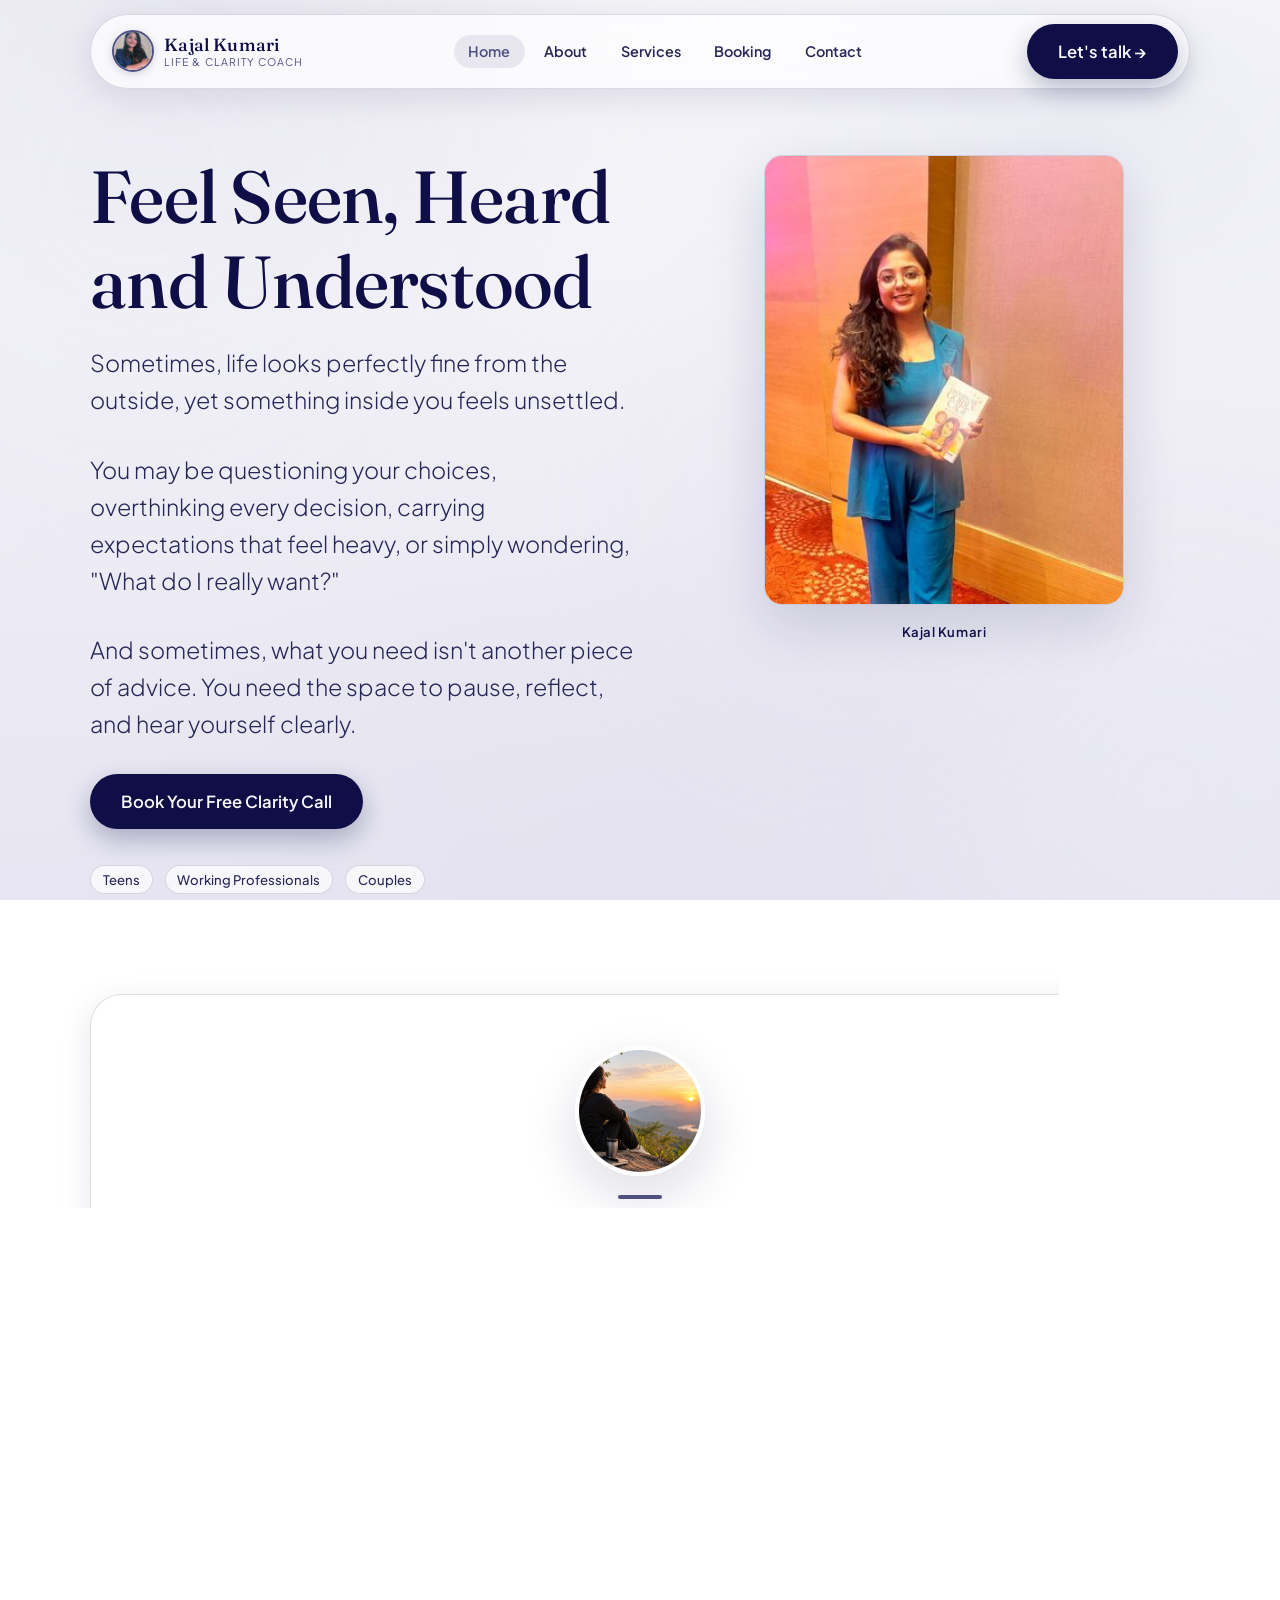
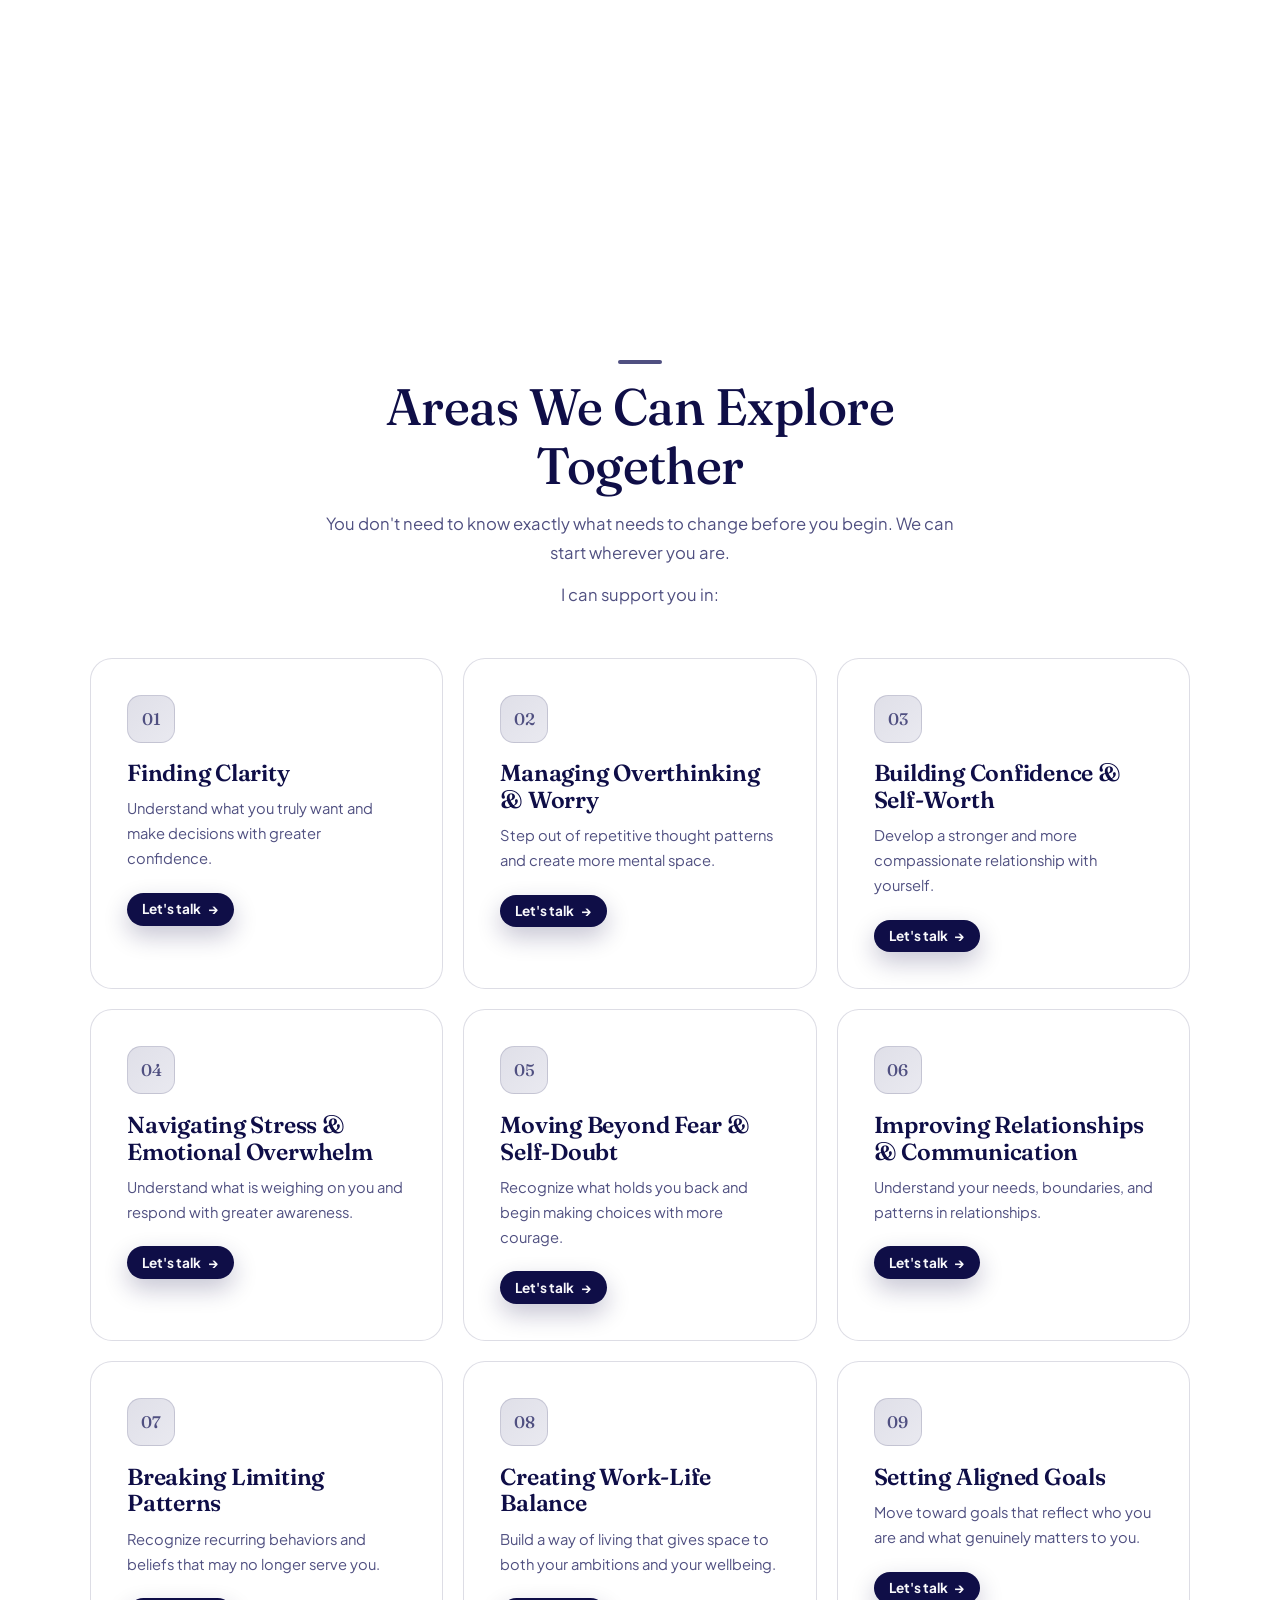
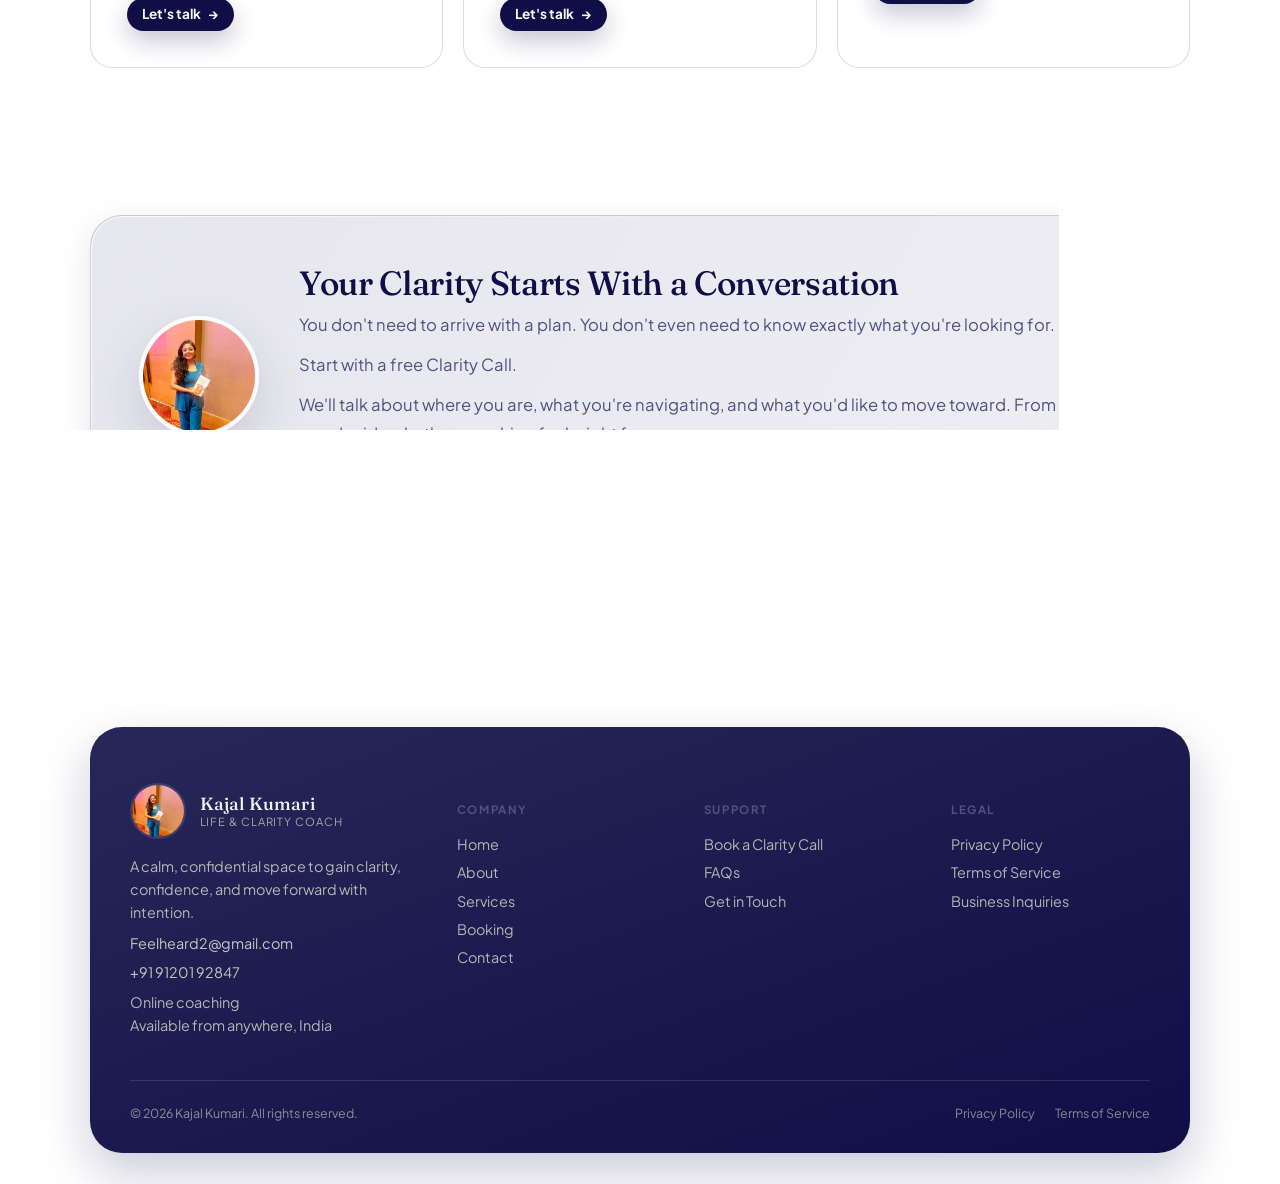
==== index.html @ 8ef03c5c "Welcome To Our Page" ====
<!DOCTYPE html>
<html lang="en">
<head>
<meta charset="UTF-8" />
<meta name="viewport" content="width=device-width, initial-scale=1.0" />
<title>Kajal Kumari — Life &amp; Clarity Coach</title>
<meta name="description" content="Life coaching for teens, working professionals and couples who feel stuck and want more clarity and confidence. Book a free 30-minute Clarity Call with Kajal Kumari." />
<link rel="icon" href="data:image/svg+xml,<svg xmlns=%22http://www.w3.org/2000/svg%22 viewBox=%220 0 100 100%22><rect width=%22100%22 height=%22100%22 rx=%2222%22 fill=%22%230f0e47%22/><text x=%2250%22 y=%2266%22 font-family=%22Georgia,serif%22 font-size=%2252%22 fill=%22%23f8f8fb%22 text-anchor=%22middle%22>K</text></svg>" />
<link rel="stylesheet" href="css/style.css" />
<link rel="stylesheet" href="css/pages.css" />
</head>
<body>
<a href="#main" class="skip-link">Skip to content</a>
<div id="ambient-mount"></div>
<div id="site-header"></div>

<main id="main">

  <!-- ================= HERO ================= -->
  <section class="wrap hero">
    <div class="hero-copy">
      <h1>Feel Seen, Heard and Understood</h1>
      <p class="lede">Sometimes, life looks perfectly fine from the outside, yet something inside you feels unsettled.</p>
      <p class="lede">You may be questioning your choices, overthinking every decision, carrying expectations that feel heavy, or simply wondering, "What do I really want?"</p>
      <p class="lede">And sometimes, what you need isn't another piece of advice. You need the space to pause, reflect, and hear yourself clearly.</p>
      <div class="hero-actions">
        <a href="booking" class="btn btn-primary">Book Your Free Clarity Call</a>
      </div>
      <div class="hero-stats">
        <span class="pill">Teens</span>
        <span class="pill">Working Professionals</span>
        <span class="pill">Couples</span>
      </div>
    </div>

    <div class="hero-portrait">
      <div class="hero-portrait-frame">
        <img src="assets/kajal/cta-photo.jpg" alt="Kajal Kumari" />
      </div>
      <div class="hero-portrait-caption">
        <span>Kajal Kumari</span>
      </div>
    </div>
  </section>

  <!-- ================= WHAT IS LIFE COACHING ================= -->
  <section class="wrap section--tight">
    <div class="glass section--tight reflective-panel" style="padding-inline: clamp(1.5rem, 5vw, 3.5rem);" data-reveal>
      <div class="section-head center">
        <img src="assets/kajal/reflective-sunset.jpg" alt="" class="panel-photo" aria-hidden="true" />
        <h2>What Is Life Coaching?</h2>
        <p>Life coaching isn't about telling you what to do or giving you ready-made answers.</p>
        <p>It's about helping you understand yourself more deeply—your thoughts, emotions, beliefs, patterns, and the choices you make because of them.</p>
        <p>Together, we create a space where you can slow down, look beneath the surface, and gain a clearer understanding of what is truly important to you.</p>
        <p>Whether you're feeling stuck, overwhelmed, uncertain, or simply ready for a new direction, coaching can help you reconnect with your own clarity and confidence.</p>
        <p><strong>You don't need to be fixed. You need the space to understand yourself.</strong></p>
        <p>And when you begin to see yourself and your situation more clearly, the choices ahead can become clearer too.</p>
      </div>
    </div>
  </section>

  <!-- ================= AREAS WE CAN EXPLORE ================= -->
  <section class="wrap section" id="specialties">
    <div class="section-head center">
      <h2>Areas We Can Explore Together</h2>
      <p>You don't need to know exactly what needs to change before you begin. We can start wherever you are.</p>
      <p>I can support you in:</p>
    </div>
    <div class="specialty-grid" id="specialtyGrid"></div>
  </section>

  <!-- ================= CTA ================= -->
  <section class="wrap section--tight">
    <div class="glass cta-banner" data-reveal>
      <div class="cta-banner-top">
        <img src="assets/kajal/cta-photo.jpg" alt="Kajal Kumari" class="cta-photo" />
        <div>
          <h3>Your Clarity Starts With a Conversation</h3>
          <p>You don't need to arrive with a plan. You don't even need to know exactly what you're looking for.</p>
          <p style="margin-top:0.75rem;">Start with a free Clarity Call.</p>
          <p style="margin-top:0.75rem;">We'll talk about where you are, what you're navigating, and what you'd like to move toward. From there, you can decide whether coaching feels right for you.</p>
          <p style="margin-top:0.75rem; font-weight:600;">Take a pause. Get clear. Start moving forward—with greater awareness, confidence, and intention.</p>
        </div>
      </div>
      <a href="booking" class="btn btn-primary">Book Your Free Clarity Call</a>
    </div>
  </section>

</main>

<div id="site-footer"></div>

<script src="js/data.js"></script>
<script src="js/api.js"></script>
<script src="js/components.js"></script>
<script src="js/main.js"></script>
</body>
</html>
---- css/style.css ----
/* ==========================================================================
   Kajal K — Life & Clarity Coaching Portfolio
   Design system: twilight-glass, soft & premium
   ========================================================================== */

@import url('https://fonts.googleapis.com/css2?family=Fraunces:ital,opsz,wght@0,9..144,300;0,9..144,400;0,9..144,500;0,9..144,600;1,9..144,400;1,9..144,500&family=Plus+Jakarta+Sans:wght@300;400;500;600;700;800&display=swap');

:root {
  /* ---- Color tokens: client-provided navy/purple palette. Every other
     shade below is a tint or shade of these four exact values, kept
     consistent site-wide. Backgrounds are very light tints of the same
     hues (since the source palette itself has no pale shade) so text
     and accents stay readable. ---- */
  --bg-1: #f8f8fb;      /* palest lavender-white */
  --bg-2: #efeef6;      /* soft pale lavender */
  --bg-3: #e6e5f1;      /* deeper pale lavender */
  --lavender: #8686ac;      /* client color — muted lavender-purple */
  --lavender-soft: #ececf5;
  --blush: #505081;      /* client color — medium purple-navy */
  --blush-soft: #e8e7f0;
  --mint: #272757;      /* client color — dark navy */
  --mint-soft: #e3e2ee;
  --peach: #0f0e47;      /* client color — deepest navy */
  --peach-soft: #e0e0ec;
  --sky: #8686ac;
  --sky-soft: #ececf5;
  --gold: #505081;
  --gold-soft: #e8e7f0;
  --gold-deep: #0f0e47;      /* deepest navy, for text needing real contrast */
  --cream: #f8f8fb;

  --accent: #505081;            /* primary accent — client's medium purple, used for eyebrows/links/CTAs */
  --accent-hover: #272757;

  --ink: #0f0e47;              /* primary text — client's deepest navy */
  --text-soft: #272757;         /* client's dark navy */
  --text-muted: #505081;         /* client's medium purple-navy */

  --glass-bg: rgba(255, 255, 255, 0.7);
  --glass-bg-strong: rgba(255, 255, 255, 0.93);
  --glass-border: rgba(15, 14, 71, 0.14);
  --glass-highlight: rgba(255, 255, 255, 0.92);

  /* ---- Type tokens ---- */
  --font-display: 'Fraunces', 'Iowan Old Style', serif;
  --font-body: 'Plus Jakarta Sans', -apple-system, BlinkMacSystemFont, sans-serif;

  --step-1: clamp(0.8rem, 0.78rem + 0.1vw, 0.875rem);
  --step-0: clamp(0.95rem, 0.92rem + 0.15vw, 1.05rem);
  --step-2: clamp(1.2rem, 1.1rem + 0.5vw, 1.45rem);
  --step-3: clamp(1.6rem, 1.4rem + 1vw, 2.1rem);
  --step-4: clamp(2.2rem, 1.8rem + 2vw, 3.2rem);
  --step-5: clamp(2.8rem, 2.1rem + 3.5vw, 4.6rem);

  /* ---- Layout tokens ---- */
  --radius-sm: 14px;
  --radius-md: 22px;
  --radius-lg: 32px;
  --radius-pill: 999px;
  --max-width: 1180px;
  --shadow-glass: 0 8px 32px rgba(15, 14, 71, 0.1);
  --shadow-soft: 0 20px 55px rgba(15, 14, 71, 0.14);
  --ease-soft: cubic-bezier(0.22, 1, 0.36, 1);
  --header-h: 96px;
}

@media (max-width: 860px) {
  :root { --header-h: 84px; }
}

/* ---- Reset ---- */
*, *::before, *::after { box-sizing: border-box; }
html { scroll-behavior: smooth; }
@media (prefers-reduced-motion: reduce) {
  html { scroll-behavior: auto; }
  *, *::before, *::after {
    animation-duration: 0.001ms !important;
    animation-iteration-count: 1 !important;
    transition-duration: 0.001ms !important;
    scroll-behavior: auto !important;
  }
}

body, h1, h2, h3, h4, p, figure, blockquote, dl, dd { margin: 0; }
ul[class], ol[class] { list-style: none; margin: 0; padding: 0; }
img { max-width: 100%; display: block; }
a { color: inherit; text-decoration: none; touch-action: manipulation; }
button { font: inherit; cursor: pointer; touch-action: manipulation; }
input, textarea, select, button { font-family: inherit; }

body {
  font-family: var(--font-body);
  color: var(--text-soft);
  -webkit-tap-highlight-color: transparent;
  background:
    radial-gradient(ellipse 80% 60% at 15% 0%, var(--blush-soft) 0%, transparent 60%),
    radial-gradient(ellipse 70% 60% at 85% 15%, var(--sky-soft) 0%, transparent 55%),
    radial-gradient(ellipse 80% 70% at 50% 100%, var(--mint-soft) 0%, transparent 60%),
    linear-gradient(180deg, var(--bg-1) 0%, var(--bg-2) 50%, var(--bg-3) 100%);
  background-attachment: fixed;
  min-height: 100vh;
  overflow-x: hidden;
  position: relative;
  -webkit-font-smoothing: antialiased;
  padding-top: var(--header-h);
}

/* ---- Ambient background orbs (decorative, aria-hidden) ---- */
.ambient-orbs { position: fixed; inset: 0; z-index: 0; pointer-events: none; overflow: hidden; }
.orb {
  position: absolute;
  border-radius: 50%;
  filter: blur(80px);
  opacity: 0.35;
  will-change: transform;
}
.orb--1 { width: 42vw; height: 42vw; background: var(--lavender-soft); top: -10%; left: -10%; animation: drift1 30s ease-in-out infinite; }
.orb--2 { width: 34vw; height: 34vw; background: var(--sky-soft); bottom: -12%; right: -8%; animation: drift2 36s ease-in-out infinite; }
.orb--3 { width: 26vw; height: 26vw; background: var(--mint-soft); top: 40%; right: 20%; opacity: 0.3; animation: drift3 26s ease-in-out infinite; }

@keyframes drift1 { 0%,100% { transform: translate(0,0) scale(1); } 50% { transform: translate(4%, 6%) scale(1.08); } }
@keyframes drift2 { 0%,100% { transform: translate(0,0) scale(1); } 50% { transform: translate(-5%, -4%) scale(1.05); } }
@keyframes drift3 { 0%,100% { transform: translate(0,0) scale(1); } 50% { transform: translate(-6%, 5%) scale(0.94); } }

main, header, footer { position: relative; z-index: 1; }

/* ---- Mobile perf: fixed backgrounds + continuous blur filters are the #1
   cause of janky scrolling on mobile browsers, so we simplify below 820px ---- */
@media (max-width: 820px) {
  body { background-attachment: scroll; }
  .orb { animation: none; filter: blur(40px); will-change: auto; }
  .nav-shell {
    background: rgba(255, 255, 255, 0.92);
    backdrop-filter: none;
    -webkit-backdrop-filter: none;
  }
  /* backdrop-filter is one of the most expensive CSS effects to composite on
     mobile GPUs — with a dozen+ glass cards on a page, it's the main source
     of scroll jank. Swap to solid, near-opaque backgrounds on mobile instead. */
  .glass, .glass-card, .glass-card:hover {
    backdrop-filter: none;
    -webkit-backdrop-filter: none;
    background: rgba(255, 255, 255, 0.9);
    box-shadow: 0 6px 18px rgba(15, 14, 71, 0.12);
  }
  .glass-card:hover { transform: none; }
  /* CSS mask-composite (used for the gradient border highlight) is also slow
     on mobile GPUs — drop it and rely on the plain 1px border instead. */
  .glass::before { display: none; }
  /* Large blurred shadows repaint expensively at scale; shrink them site-wide. */
  :root {
    --shadow-glass: 0 4px 14px rgba(15, 14, 71, 0.10);
    --shadow-soft: 0 6px 20px rgba(15, 14, 71, 0.12);
  }
}

/* ---- Utility layout ---- */
.wrap {
  width: 100%;
  max-width: var(--max-width);
  margin-inline: auto;
  padding-inline: clamp(1.25rem, 4vw, 2.5rem);
}
.section { padding-block: clamp(4rem, 7.5vw, 7rem); }
.section--tight { padding-block: clamp(2rem, 4vw, 3.25rem); }
.eyebrow {
  display: inline-flex;
  align-items: center;
  gap: 0.5em;
  font-size: var(--step-1);
  letter-spacing: 0.08em;
  text-transform: uppercase;
  color: var(--accent);
  font-weight: 700;
}

h1, h2, h3, h4 { font-family: var(--font-display); font-weight: 500; line-height: 1.15; letter-spacing: -0.01em; color: var(--ink); }
h1 { font-size: var(--step-5); font-weight: 500; }
h2 { font-size: var(--step-4); }
h3 { font-size: var(--step-3); font-weight: 500; }
h4 { font-size: var(--step-2); font-weight: 600; }
p { font-size: var(--step-0); line-height: 1.7; color: var(--text-muted); }
.lede { font-size: var(--step-2); line-height: 1.6; color: var(--text-soft); font-weight: 300; }

em.accent { font-style: italic; color: var(--accent-hover); }

/* ---- Glass surfaces ---- */
.glass {
  background: var(--glass-bg);
  border: 1px solid var(--glass-border);
  border-radius: var(--radius-lg);
  backdrop-filter: blur(22px) saturate(140%);
  -webkit-backdrop-filter: blur(22px) saturate(140%);
  box-shadow: var(--shadow-glass);
  position: relative;
}
.glass::before {
  content: '';
  position: absolute;
  inset: 0;
  border-radius: inherit;
  padding: 1px;
  background: linear-gradient(135deg, var(--glass-highlight), transparent 45%);
  -webkit-mask: linear-gradient(#fff 0 0) content-box, linear-gradient(#fff 0 0);
  -webkit-mask-composite: xor;
  mask-composite: exclude;
  pointer-events: none;
}
.glass-card {
  background: var(--glass-bg);
  border: 1px solid var(--glass-border);
  border-radius: var(--radius-md);
  backdrop-filter: blur(18px) saturate(140%);
  -webkit-backdrop-filter: blur(18px) saturate(140%);
  padding: clamp(1.5rem, 3vw, 2.25rem);
  transition: transform 0.5s var(--ease-soft), background 0.5s var(--ease-soft), box-shadow 0.5s var(--ease-soft);
}
.glass-card:hover { transform: translateY(-6px); background: var(--glass-bg-strong); box-shadow: var(--shadow-soft); }

/* ---- Buttons ---- */
.btn {
  display: inline-flex;
  align-items: center;
  justify-content: center;
  gap: 0.6em;
  padding: 0.95em 1.8em;
  border-radius: var(--radius-pill);
  font-weight: 600;
  font-size: var(--step-0);
  border: 1px solid transparent;
  transition: transform 0.35s var(--ease-soft), box-shadow 0.35s var(--ease-soft), background 0.35s var(--ease-soft);
  white-space: nowrap;
}
.btn-primary {
  background: var(--ink);
  color: var(--cream);
  box-shadow: 0 10px 26px rgba(15, 14, 71, 0.28);
}
.btn-primary:hover { transform: translateY(-3px); box-shadow: 0 16px 36px rgba(15, 14, 71, 0.36); background: #0f0e47; }
.btn-ghost {
  background: var(--glass-bg-strong);
  border-color: var(--glass-border);
  color: var(--ink);
  backdrop-filter: blur(14px);
}
.btn-ghost:hover { background: #fff; transform: translateY(-3px); border-color: var(--ink); }
.btn-block { width: 100%; }
.btn:disabled { opacity: 0.5; cursor: not-allowed; transform: none !important; }

/* ---- Header / Nav ----
   Fixed (not sticky): the bar stays pinned on screen at all times and never
   scrolls with the page. Only the active-link highlight changes as you move
   between pages — the bar itself never moves. */
.site-header {
  position: fixed;
  top: 0;
  left: 0;
  right: 0;
  z-index: 50;
  padding-block: 0.85rem;
}
.nav-shell {
  display: flex;
  align-items: center;
  justify-content: space-between;
  gap: 1rem;
  padding: 0.6rem 0.7rem 0.6rem 1.3rem;
  border-radius: var(--radius-pill);
  background: rgba(255, 255, 255, 0.7);
  border: 1px solid var(--glass-border);
  backdrop-filter: blur(20px) saturate(160%);
  -webkit-backdrop-filter: blur(20px) saturate(160%);
  box-shadow: var(--shadow-glass);
}
.brand { display: flex; align-items: center; gap: 0.65rem; font-family: var(--font-display); font-size: 1.1rem; color: var(--ink); }
.brand-mark {
  width: 42px; height: 42px; border-radius: 50%;
  object-fit: cover;
  flex-shrink: 0;
  border: 2px solid var(--blush);
  box-shadow: 0 2px 8px rgba(15, 14, 71, 0.18);
}
.brand-text strong { display: block; font-weight: 500; letter-spacing: 0.01em; }
.brand-text span { display: block; font-family: var(--font-body); font-size: 0.66rem; letter-spacing: 0.1em; text-transform: uppercase; color: var(--text-muted); }

.nav-links { display: flex; align-items: center; gap: 0.3rem; }
.nav-links a {
  padding: 0.55em 1em;
  border-radius: var(--radius-pill);
  font-size: 0.9rem;
  font-weight: 600;
  color: var(--text-soft);
  transition: background 0.3s var(--ease-soft), color 0.3s var(--ease-soft);
}
.nav-links a:hover, .nav-links a.is-active { background: var(--blush-soft); color: var(--accent); }
.nav-cta { display: flex; align-items: center; gap: 0.6rem; }
.nav-toggle {
  display: none;
  width: 40px; height: 40px;
  border-radius: 50%;
  background: var(--blush-soft);
  border: 1px solid var(--glass-border);
  color: var(--ink);
  align-items: center;
  justify-content: center;
  font-size: 1.05rem;
}

.mobile-scrim {
  position: fixed;
  inset: 0;
  z-index: 45;
  background: rgba(15, 14, 71, 0.32);
  backdrop-filter: blur(10px) saturate(120%);
  -webkit-backdrop-filter: blur(10px) saturate(120%);
  opacity: 0;
  visibility: hidden;
  pointer-events: none;
  transition: opacity 0.4s var(--ease-soft), visibility 0.4s;
}
.mobile-scrim.is-open { opacity: 1; visibility: visible; pointer-events: auto; }

.mobile-panel {
  display: flex;
  flex-direction: column;
  gap: 0.4rem;
  position: fixed;
  top: calc(var(--header-h) + 10px);
  left: clamp(1.25rem, 4vw, 2.5rem);
  right: clamp(1.25rem, 4vw, 2.5rem);
  z-index: 55;
  max-width: 420px;
  margin-inline: auto;
  padding: 1.6rem 1.4rem 1.75rem;
  border-radius: var(--radius-lg);
  background: var(--glass-bg-strong);
  border: 1px solid var(--glass-border);
  backdrop-filter: blur(28px) saturate(160%);
  -webkit-backdrop-filter: blur(28px) saturate(160%);
  box-shadow: var(--shadow-soft);
  opacity: 0;
  visibility: hidden;
  transform: translateY(-14px) scale(0.97);
  pointer-events: none;
  transition: opacity 0.4s var(--ease-soft), transform 0.4s var(--ease-soft), visibility 0.4s;
}
.mobile-panel.is-open {
  opacity: 1;
  visibility: visible;
  transform: translateY(0) scale(1);
  pointer-events: auto;
}
.mobile-panel-head {
  display: flex;
  align-items: center;
  justify-content: space-between;
  margin-bottom: 0.75rem;
  padding-bottom: 0.9rem;
  border-bottom: 1px solid var(--glass-border);
}
.mobile-panel-title {
  font-family: var(--font-display);
  font-size: 1.1rem;
  color: var(--ink);
}
.mobile-panel-close {
  width: 38px; height: 38px;
  border-radius: 50%;
  background: var(--blush-soft);
  border: 1px solid var(--glass-border);
  color: var(--ink);
  display: flex; align-items: center; justify-content: center;
  font-size: 1rem;
}
.mobile-panel-links { display: flex; flex-direction: column; gap: 0.35rem; }
.mobile-panel a {
  padding: 1em 1.1em;
  border-radius: var(--radius-md);
  color: var(--text-soft);
  font-weight: 600;
  font-size: 1.05rem;
  transition: background 0.3s var(--ease-soft), color 0.3s var(--ease-soft);
}
.mobile-panel a.is-active, .mobile-panel a:hover { background: var(--blush-soft); color: var(--accent); }
.mobile-panel-cta { margin-top: 1.1rem; }
.mobile-panel a.mobile-panel-cta,
.mobile-panel a.mobile-panel-cta:hover { color: var(--cream); background: var(--ink); }

.nav-cta .btn-primary span.short { display: none; }

@media (max-width: 860px) {
  .nav-links { display: none; }
  .nav-toggle { display: inline-flex; }
  .nav-cta .btn-primary span.long { display: none; }
  .nav-cta .btn-primary span.short { display: inline; }
  /* Long button labels ("Book Your Free 30-Minute Clarity Call") must wrap
     instead of forcing the button wider than its container. */
  .btn { white-space: normal; max-width: 100%; box-sizing: border-box; text-align: center; }
  .cta-banner { align-items: stretch; text-align: center; }
  .cta-banner-top { flex-direction: column; text-align: center; }
  .cta-banner-top > div { text-align: center; }
  .cta-banner .cta-photo { margin-inline: auto; }
  .cta-banner .btn { width: 100%; }
}

/* ---- Footer ---- */
.site-footer { padding-block: 0; margin-top: clamp(2rem, 5vw, 3.5rem); margin-bottom: clamp(1.5rem, 3vw, 2rem); }
.footer-shell {
  background: linear-gradient(160deg, #272757 0%, #0f0e47 100%);
  padding: clamp(2.5rem, 5vw, 3.5rem) clamp(1.5rem, 4vw, 2.5rem) clamp(1.5rem, 3vw, 2rem);
  border-radius: var(--radius-lg);
  box-shadow: 0 20px 50px rgba(15, 14, 71, 0.22);
}
.footer-grid {
  display: grid;
  grid-template-columns: 1.4fr 1fr 1fr 1fr;
  gap: 2rem clamp(1.5rem, 4vw, 3rem);
}
.footer-col--brand { max-width: 300px; }
.footer-brand-row { display: flex; align-items: center; gap: 0.85rem; margin-bottom: 1rem; }
.footer-photo {
  width: 56px; height: 56px;
  border-radius: 50%;
  object-fit: cover;
  border: 2px solid rgba(80,80,129,0.6);
  flex-shrink: 0;
}
.footer-col--brand .brand-text strong { color: #f0f0f7; font-family: var(--font-display); font-size: 1.1rem; font-weight: 500; display: block; }
.footer-col--brand .brand-text span { color: rgba(255,255,227,0.6); font-size: 0.7rem; letter-spacing: 0.08em; text-transform: uppercase; }
.footer-tagline { font-size: 0.88rem; color: rgba(255,255,227,0.65); line-height: 1.6; margin-bottom: 1rem; }
.footer-address { font-size: 0.85rem; color: rgba(255,255,227,0.55); line-height: 1.6; margin-top: 0.5rem; }
.footer-col h5 { font-family: var(--font-body); font-size: 0.72rem; letter-spacing: 0.14em; text-transform: uppercase; color: var(--blush); margin-bottom: 1.1rem; font-weight: 700; }
.footer-col a, .footer-col p { display: block; color: rgba(255,255,227,0.68); font-size: 0.9rem; margin-bottom: 0.65rem; transition: color 0.2s ease, transform 0.2s ease; }
.footer-col a:hover { color: #f0f0f7; transform: translateX(2px); }
.footer-col--brand a { color: rgba(255,255,227,0.75); }
.footer-col--brand a:hover { color: var(--blush); }
.footer-bottom {
  display: flex; justify-content: space-between; align-items: center; flex-wrap: wrap; gap: 0.75rem;
  padding-top: 1.5rem; margin-top: 2rem;
  border-top: 1px solid rgba(255,255,227,0.12);
  font-size: 0.78rem; color: rgba(255,255,227,0.5);
}
.footer-bottom-links { display: flex; gap: 1.25rem; }
.footer-bottom-links a { color: rgba(255,255,227,0.5); font-size: 0.78rem; margin-bottom: 0; }
.footer-bottom-links a:hover { color: #f0f0f7; }

@media (max-width: 880px) {
  .footer-grid { grid-template-columns: 1.3fr 1fr 1fr; }
  .footer-col--brand { grid-column: 1 / -1; max-width: 100%; }
}
@media (max-width: 640px) {
  .footer-shell { padding: 2.25rem 1.5rem 1.75rem; border-radius: var(--radius-lg); }
  .footer-grid {
    grid-template-columns: 1fr 1fr;
    gap: 1.75rem 1.25rem;
    text-align: center;
  }
  .footer-col--brand {
    grid-column: 1 / -1;
    display: flex;
    flex-direction: column;
    align-items: center;
    max-width: 100%;
    padding-bottom: 1.75rem;
    border-bottom: 1px solid rgba(255,255,227,0.18);
  }
  .footer-brand-row { flex-direction: column; gap: 0.65rem; }
  .footer-photo { width: 64px; height: 64px; }
  .footer-col--brand .brand-text strong { font-size: 1.15rem; }
  .footer-tagline { max-width: 32ch; margin-inline: auto; font-size: 0.92rem; color: rgba(255,255,227,0.8); }
  .footer-address { max-width: 26ch; margin-inline: auto; font-size: 0.88rem; color: rgba(255,255,227,0.7); }
  .footer-col--brand a { font-size: 0.92rem; color: rgba(255,255,227,0.9); }
  .footer-col:not(.footer-col--brand) { padding-bottom: 0.5rem; }
  .footer-col h5 { font-size: 0.76rem; margin-bottom: 0.85rem; }
  .footer-col a { font-size: 0.94rem; margin-bottom: 0.75rem; color: rgba(255,255,227,0.82); }
  /* Legal links already live in the bottom bar below — no need to repeat
     the full column again on a small screen. */
  .footer-col--legal { display: none; }
  .footer-bottom {
    flex-direction: column;
    text-align: center;
    padding-top: 1.5rem;
    margin-top: 0.5rem;
    font-size: 0.82rem;
    color: rgba(255,255,227,0.7);
  }
  .footer-bottom-links { gap: 1.5rem; }
  .footer-bottom-links a { font-size: 0.82rem; color: rgba(255,255,227,0.75); }
}

/* ---- Reveal-on-scroll ---- */
[data-reveal] { opacity: 0; transform: translateY(24px); transition: opacity 0.8s var(--ease-soft), transform 0.8s var(--ease-soft); }
[data-reveal].is-visible { opacity: 1; transform: translateY(0); }


/* ---- Tag pill ---- */
.pill {
  display: inline-flex; align-items: center; gap: 0.4em;
  padding: 0.4em 0.9em; border-radius: var(--radius-pill);
  background: var(--glass-bg); border: 1px solid var(--glass-border);
  font-size: 0.82rem; font-weight: 500; color: var(--text-soft);
}

/* ---- Forms ---- */
.field { display: flex; flex-direction: column; gap: 0.5rem; margin-bottom: 1.2rem; }
.field label { font-size: 0.86rem; font-weight: 600; color: var(--text-soft); }
.field .hint { font-size: 0.78rem; color: var(--text-muted); font-weight: 400; }
.field input, .field textarea, .field select {
  background: rgba(255,255,255,0.65);
  border: 1px solid var(--glass-border);
  border-radius: var(--radius-sm);
  padding: 0.85em 1em;
  color: var(--ink);
  font-size: 0.95rem;
  transition: border-color 0.3s, background 0.3s;
}
.field input::placeholder, .field textarea::placeholder { color: var(--text-muted); }
.field input:focus, .field textarea:focus, .field select:focus {
  outline: none; border-color: var(--accent-hover); background: #fff;
}
.field textarea { resize: vertical; min-height: 110px; }
.field-row { display: grid; grid-template-columns: 1fr 1fr; gap: 1rem; }
@media (max-width: 560px) { .field-row { grid-template-columns: 1fr; } }

.form-section-title {
  font-size: 0.78rem;
  letter-spacing: 0.06em;
  text-transform: uppercase;
  font-weight: 700;
  color: var(--accent);
  margin: 2rem 0 1rem;
  padding-top: 1.5rem;
  border-top: 1px solid var(--glass-border);
}
.contact-form-card form > .form-section-title:first-of-type { margin-top: 0.5rem; padding-top: 0; border-top: none; }
.form-privacy-note { font-size: 0.85rem; color: var(--text-muted); font-style: italic; margin-bottom: 1.5rem; }

/* visible focus ring for a11y across interactive elements */
a:focus-visible, button:focus-visible, input:focus-visible, textarea:focus-visible, select:focus-visible {
  outline: 2px solid var(--accent-hover);
  outline-offset: 3px;
  border-radius: 6px;
}

/* ---- Toast / status ---- */
.status-msg { display: none; padding: 0.9em 1.2em; border-radius: var(--radius-sm); font-size: 0.9rem; margin-top: 1rem; }
.status-msg.is-visible { display: block; }
.status-msg--success { background: var(--mint-soft); border: 1px solid var(--mint); color: var(--mint); }
.status-msg--error { background: var(--blush-soft); border: 1px solid var(--blush); color: var(--accent); }

/* ---- Skip link ---- */
.skip-link {
  position: absolute; left: -999px; top: 0; z-index: 100;
  background: var(--gold); color: var(--ink); padding: 0.8em 1.2em; border-radius: var(--radius-sm);
}
.skip-link:focus { left: 1rem; top: 1rem; }
---- css/pages.css ----
/* ==========================================================================
   Page-specific components
   ========================================================================== */

/* ---- Hero ---- */
.hero {
  display: grid;
  grid-template-columns: 1.05fr 0.95fr;
  gap: clamp(2rem, 5vw, 4rem);
  align-items: start;
  padding-block: clamp(1.5rem, 4vw, 2.5rem) clamp(2rem, 4vw, 3rem);
}
.hero-copy .lede { margin-block: 1.25rem 2rem; max-width: 46ch; }
.hero-actions { display: flex; gap: 0.9rem; flex-wrap: wrap; margin-bottom: 2.25rem; }
.hero-stats { display: flex; gap: 0.75rem; flex-wrap: wrap; }
.hero-stats .pill strong { color: var(--accent); }

/* Hero portrait — clean, professional photo card (no illustrated avatar,
   no gimmicky pulse rings; a real photo should replace the placeholder) */
.hero-portrait {
  display: flex;
  flex-direction: column;
  align-items: center;
  gap: 1.1rem;
}
.hero-portrait-frame {
  width: 100%;
  max-width: 360px;
  aspect-ratio: 4 / 5;
  border-radius: 18px;
  overflow: hidden;
  border: 1px solid var(--glass-border);
  box-shadow: var(--shadow-soft);
}
.hero-portrait-frame img { width: 100%; height: 100%; object-fit: cover; display: block; }
.hero-portrait-caption {
  display: flex;
  align-items: center;
  gap: 0.6rem;
  font-size: 0.82rem;
  letter-spacing: 0.04em;
  color: var(--text-muted);
}
.hero-portrait-caption span:first-child { color: var(--ink); font-weight: 600; }
.hero-portrait-caption .divider { width: 1px; height: 12px; background: var(--glass-border); }

@media (max-width: 900px) {
  .hero { grid-template-columns: 1fr; }
  .hero-portrait-frame { max-width: 300px; margin-inline: auto; }
}

/* ---- Trust strip ---- */
.trust-strip {
  display: flex;
  flex-wrap: wrap;
  gap: 0.75rem;
  justify-content: center;
  padding: 1.1rem 1.5rem;
}

/* ---- Section heading block ---- */
.section-head { max-width: 640px; margin-bottom: clamp(2rem, 4vw, 3rem); }
.section-head.center { margin-inline: auto; text-align: center; }
.section-head h2 { margin-top: 0.9rem; position: relative; }
.section-head h2::before {
  content: '';
  display: block;
  width: 44px;
  height: 4px;
  border-radius: 2px;
  background: var(--accent);
  margin-bottom: 0.9rem;
}
.section-head.center h2::before { margin-inline: auto; }
.section-head p { margin-top: 0.9rem; }

/* ---- Specialty grid ---- */
.specialty-grid {
  display: grid;
  grid-template-columns: repeat(3, 1fr);
  gap: 1.25rem;
}
@media (max-width: 940px) { .specialty-grid { grid-template-columns: repeat(2, 1fr); } }
@media (max-width: 600px) { .specialty-grid { grid-template-columns: 1fr; } }

.icon-badge {
  width: 48px; height: 48px; border-radius: 14px;
  display: flex; align-items: center; justify-content: center;
  font-family: var(--font-display);
  font-size: 1.05rem;
  font-weight: 500;
  color: var(--accent);
  background: linear-gradient(135deg, rgba(80,80,129,0.18), rgba(134,134,172,0.18));
  border: 1px solid var(--glass-border);
  margin-bottom: 1.1rem;
}
.specialty-card h4 { margin-bottom: 0.6rem; }
.specialty-card p { font-size: 0.92rem; }
.card-cta {
  display: inline-flex;
  align-items: center;
  gap: 0.5em;
  margin-top: 1.35rem;
  padding: 0.6em 1.1em;
  border-radius: var(--radius-pill);
  background: var(--ink);
  color: var(--cream);
  font-size: 0.85rem;
  font-weight: 700;
  line-height: 1.2;
  box-shadow: 0 10px 24px rgba(15, 14, 71, 0.24);
  transition: transform 0.3s var(--ease-soft), box-shadow 0.3s var(--ease-soft);
}
.card-cta-arrow { transition: transform 0.3s var(--ease-soft); }
.card-cta:hover { transform: translateY(-3px); box-shadow: 0 14px 30px rgba(15, 14, 71, 0.32); }
.card-cta:hover .card-cta-arrow { transform: translateX(3px); }
.card-cta:focus-visible { outline: 2px solid var(--accent-hover); outline-offset: 3px; }

/* ---- CTA banner ---- */
.cta-banner {
  display: flex; flex-direction: column; align-items: center; gap: 1.75rem;
  padding: clamp(2rem, 4vw, 3rem);
  background: linear-gradient(120deg, rgba(80,80,129,0.14), rgba(134,134,172,0.14));
}
.cta-banner-top {
  display: flex; align-items: center; justify-content: center; gap: clamp(1.5rem, 4vw, 2.5rem);
  width: 100%;
}
.cta-banner-top > div { text-align: left; }
.cta-photo {
  width: 120px; height: 120px;
  border-radius: 50%;
  object-fit: cover;
  flex-shrink: 0;
  border: 4px solid rgba(255,255,255,0.9);
  box-shadow: var(--shadow-soft);
}
.panel-photo {
  width: 130px; height: 130px;
  border-radius: 50%;
  object-fit: cover;
  margin: 0 auto 1.2rem;
  display: block;
  border: 4px solid rgba(255,255,255,0.9);
  box-shadow: var(--shadow-soft);
}
.cta-banner h3 { margin-bottom: 0.5rem; }

/* ---- Booking page — WhatsApp CTA card ---- */
.booking-cta-card {
  max-width: 640px;
  margin-inline: auto;
  text-align: center;
  padding: clamp(2rem, 5vw, 3rem);
}
.booking-cta-card .eyebrow { justify-content: center; display: flex; }
.booking-cta-card h2 { margin-top: 0.5rem; margin-bottom: 1rem; }
.booking-cta-card p { max-width: 46ch; margin-inline: auto; }
.btn-whatsapp { margin-top: 1.5rem; }
.btn-whatsapp.btn-primary {
  background: #25D366;
  border-color: #25D366;
  color: #ffffff;
  box-shadow: 0 10px 26px rgba(37, 211, 102, 0.4);
}
.btn-whatsapp.btn-primary:hover { background: #1ebc59; box-shadow: 0 16px 36px rgba(37, 211, 102, 0.5); }

/* ---- Page hero (inner pages) ---- */
.page-hero { padding-block: clamp(2.5rem, 5vw, 4rem) clamp(1.5rem, 3vw, 2.5rem); text-align: center; }
.page-hero .eyebrow { justify-content: center; display: flex; }
.page-hero h1 { margin-top: 0.6rem; }
.page-hero p.lede { margin-inline: auto; margin-top: 1rem; }
.breadcrumb { display: flex; align-items: center; justify-content: center; gap: 0.55rem; font-size: 0.85rem; font-weight: 500; color: var(--text-muted); margin-bottom: 1.3rem; }
.breadcrumb a { color: var(--text-muted); }
.breadcrumb a:hover { color: var(--accent); }
.breadcrumb span:last-child { color: var(--ink); font-weight: 600; }

/* ---- About page ---- */
.about-section { padding-top: clamp(3rem, 6vw, 5rem); }
.about-grid { display: grid; grid-template-columns: 0.85fr 1.15fr; gap: clamp(2rem, 5vw, 3.5rem); align-items: start; }
.about-portrait {
  position: sticky;
  top: calc(var(--header-h) + 20px);
  display: flex;
  flex-direction: column;
  align-items: flex-start;
}
.about-portrait .frame {
  width: 100%;
  max-width: 380px;
  aspect-ratio: 4 / 5;
  border-radius: 22px;
  overflow: hidden;
  position: relative;
  box-shadow: var(--shadow-glass);
  border: 1px solid var(--glass-border);
}
.about-portrait img { width: 100%; height: 100%; object-fit: cover; display: block; }
.portrait-name-caption {
  margin-top: 1.25rem;
  display: flex;
  flex-direction: column;
  gap: 0.3rem;
}
.portrait-name-caption span:first-child {
  font-family: var(--font-display);
  font-size: 1.4rem;
  font-weight: 500;
  color: var(--ink);
}
.portrait-name-caption .role {
  font-size: 0.85rem;
  letter-spacing: 0.04em;
  color: var(--accent);
  font-weight: 600;
}
.portrait-info-list {
  margin-top: 1.25rem;
  padding-top: 1.1rem;
  border-top: 1px solid var(--glass-border);
  display: flex;
  flex-direction: column;
  gap: 0.6rem;
  width: 100%;
  max-width: 320px;
}
.portrait-info-list li {
  font-size: 0.86rem;
  line-height: 1.45;
  color: var(--text-soft);
  padding-left: 1rem;
  position: relative;
}
.portrait-info-list li::before {
  content: '';
  position: absolute;
  left: 0;
  top: 0.5em;
  width: 5px;
  height: 5px;
  border-radius: 50%;
  background: var(--accent);
}

@media (max-width: 880px) {
  .about-grid { grid-template-columns: 1fr; gap: 1.75rem; }
  .about-portrait {
    position: static;
    top: auto;
    align-items: center;
    text-align: center;
  }
  .about-portrait .frame { width: 260px; max-width: 260px; }
  .portrait-name-caption { align-items: center; }
  .portrait-info-list { align-items: center; text-align: center; }
  .portrait-info-list li { padding-left: 0; }
  .portrait-info-list li::before { display: none; }
}
.about-body p { margin-bottom: 1.2rem; }
.certificate-gallery {
  display: flex;
  gap: 1rem;
  flex-wrap: wrap;
  align-items: flex-start;
}
.certificate-gallery img {
  height: 170px;
  width: auto;
  max-width: 100%;
  border-radius: var(--radius-md);
  border: 1px solid var(--glass-border);
  box-shadow: var(--shadow-glass);
  object-fit: cover;
}
.graduation-photo {
  display: block;
  max-width: 100%;
  width: 420px;
  border-radius: var(--radius-md);
  border: 1px solid var(--glass-border);
  box-shadow: var(--shadow-glass);
}
@media (max-width: 480px) {
  .certificate-gallery { flex-direction: column; }
  .certificate-gallery img { height: auto; width: 100%; }
}

/* ---- Services page detail rows ---- */
.service-detail {
  display: grid;
  grid-template-columns: 0.9fr 1.1fr;
  gap: clamp(1.5rem, 4vw, 3rem);
  align-items: center;
  padding: clamp(1.75rem, 3vw, 2.5rem);
}
@media (max-width: 820px) { .service-detail { grid-template-columns: 1fr; } }
.service-detail + .service-detail { margin-top: 1.5rem; }
.service-detail .tag-row { display: flex; flex-wrap: wrap; gap: 0.5rem; margin-top: 1rem; }
.service-detail .helps-with { margin-top: 1.25rem; }
.service-detail .helps-with h5 { font-size: 0.78rem; text-transform: uppercase; letter-spacing: 0.08em; color: var(--accent); margin-bottom: 0.6rem; }
.service-detail ul.check-list { display: flex; flex-direction: column; gap: 0.6rem; }
.service-detail ul.check-list li { font-size: 0.92rem; color: var(--text-soft); display: flex; gap: 0.7rem; align-items: flex-start; line-height: 1.5; }
.service-detail ul.check-list li span { color: var(--accent); font-size: 1.1rem; line-height: 1.3; flex-shrink: 0; }
.service-detail .gain-line { font-size: 0.9rem; color: var(--text-soft); margin-top: 1rem; line-height: 1.5; }
.service-detail .gain-line strong { color: var(--mint); }
.service-photo-frame {
  width: 100%;
  max-width: 260px;
  aspect-ratio: 3 / 2;
  border-radius: var(--radius-md);
  overflow: hidden;
  border: 1px solid var(--glass-border);
  box-shadow: var(--shadow-glass);
}
.service-photo-frame img { width: 100%; height: 100%; object-fit: cover; object-position: center 25%; display: block; }
.btn-book {
  display: inline-flex;
  align-items: center;
  gap: 0.5em;
  padding: 0.75em 1.5em;
  border-radius: var(--radius-pill);
  background: var(--accent);
  color: var(--cream);
  font-weight: 700;
  font-size: 0.92rem;
  box-shadow: 0 10px 22px rgba(80, 80, 129, 0.32);
  transition: transform 0.3s var(--ease-soft), box-shadow 0.3s var(--ease-soft), background 0.3s var(--ease-soft);
}
.btn-book:hover { background: var(--accent-hover); transform: translateY(-3px); box-shadow: 0 14px 28px rgba(80, 80, 129, 0.4); }

/* ---- FAQ ---- */
.faq-item { border-bottom: 1px solid var(--glass-border); }
.faq-item:last-child { border-bottom: none; }
.faq-q { display: flex; justify-content: space-between; align-items: center; gap: 1rem; padding: 1.25rem 0.25rem; cursor: pointer; }
.faq-q h4 { font-size: 1.05rem; font-weight: 600; font-family: var(--font-body); color: var(--ink); }
.faq-q .chev { transition: transform 0.35s var(--ease-soft); color: var(--accent); font-size: 1.2rem; flex-shrink: 0; }
.faq-item.is-open .chev { transform: rotate(45deg); }
.faq-a { max-height: 0; overflow: hidden; transition: max-height 0.4s var(--ease-soft); }
.faq-a p { padding-bottom: 1.25rem; padding-right: 2rem; }

/* ---- Orientation Form header (editorial marble banner) ---- */
.orientation-header {
  position: relative;
  isolation: isolate;
  overflow: hidden;
  text-align: center;
  margin: calc(-1 * clamp(1.5rem, 3vw, 2.5rem)) calc(-1 * clamp(1.5rem, 3vw, 2.5rem)) clamp(1.75rem, 3.5vw, 2.5rem);
  padding: clamp(2.75rem, 6vw, 4.25rem) clamp(1.5rem, 4vw, 2.5rem) clamp(2.1rem, 4vw, 3rem);
  border-radius: var(--radius-lg) var(--radius-lg) 0 0;
  border-bottom: 1px solid var(--glass-border);
}
.orientation-header::before {
  content: '';
  position: absolute;
  inset: 0;
  z-index: -1;
  background:
    radial-gradient(120% 140% at 12% 12%, rgba(255,255,255,0.95), transparent 55%),
    radial-gradient(90% 110% at 88% 8%, rgba(134,134,172,0.28), transparent 60%),
    radial-gradient(100% 100% at 78% 92%, rgba(224,224,236,0.65), transparent 55%),
    radial-gradient(80% 90% at 8% 90%, rgba(80,80,129,0.10), transparent 55%),
    linear-gradient(150deg, #fcfcfd 0%, #f4f3f9 45%, #ebe9f2 100%);
}
.orientation-header::after {
  content: '';
  position: absolute;
  inset: 0;
  z-index: -1;
  opacity: 0.5;
  background-image:
    repeating-linear-gradient(116deg, rgba(15,14,71,0.05) 0px, rgba(15,14,71,0.05) 1px, transparent 1px, transparent 130px),
    repeating-linear-gradient(28deg, rgba(15,14,71,0.035) 0px, rgba(15,14,71,0.035) 1px, transparent 1px, transparent 160px);
}
.orientation-title-box {
  display: inline-block;
  background: #fff;
  border: 1.5px solid var(--ink);
  border-radius: 3px;
  padding: 0.85rem 2.4rem;
  box-shadow: 0 10px 30px rgba(15, 14, 71, 0.08);
}
.orientation-title {
  margin: 0;
  font-family: var(--font-body);
  font-weight: 800;
  font-size: clamp(1.25rem, 2.4vw, 1.85rem);
  letter-spacing: 0.09em;
  text-transform: uppercase;
  color: var(--ink);
}
.orientation-subtitle {
  margin: clamp(1.25rem, 2.5vw, 1.6rem) 0 0;
  font-family: var(--font-body);
  font-weight: 700;
  font-size: clamp(1rem, 1.6vw, 1.15rem);
  color: var(--ink);
}
.orientation-note {
  margin: 0.9rem auto 0;
  max-width: 30rem;
  font-style: italic;
  font-size: 0.85rem;
  line-height: 1.65;
  color: var(--text-muted);
}
.orientation-note strong { font-style: normal; color: var(--ink); }

@media (max-width: 600px) {
  .orientation-header { border-radius: var(--radius-md) var(--radius-md) 0 0; }
  .orientation-title-box { padding: 0.7rem 1.5rem; }
}

/* ---- Contact page ---- */
.contact-grid { display: flex; flex-direction: column; gap: clamp(1.5rem, 4vw, 2.5rem); }
.contact-form-card, .contact-info-card { display: flex; flex-direction: column; }
.contact-form-card form { display: flex; flex-direction: column; }
.contact-info-card { justify-content: flex-start; }
.contact-info-card .btn { margin-top: 1.5rem; }
.contact-info-card .info-row { display: flex; gap: 0.9rem; align-items: flex-start; padding-block: 0.9rem; border-bottom: 1px solid var(--glass-border); }
.contact-info-card .info-row:last-child { border-bottom: none; }
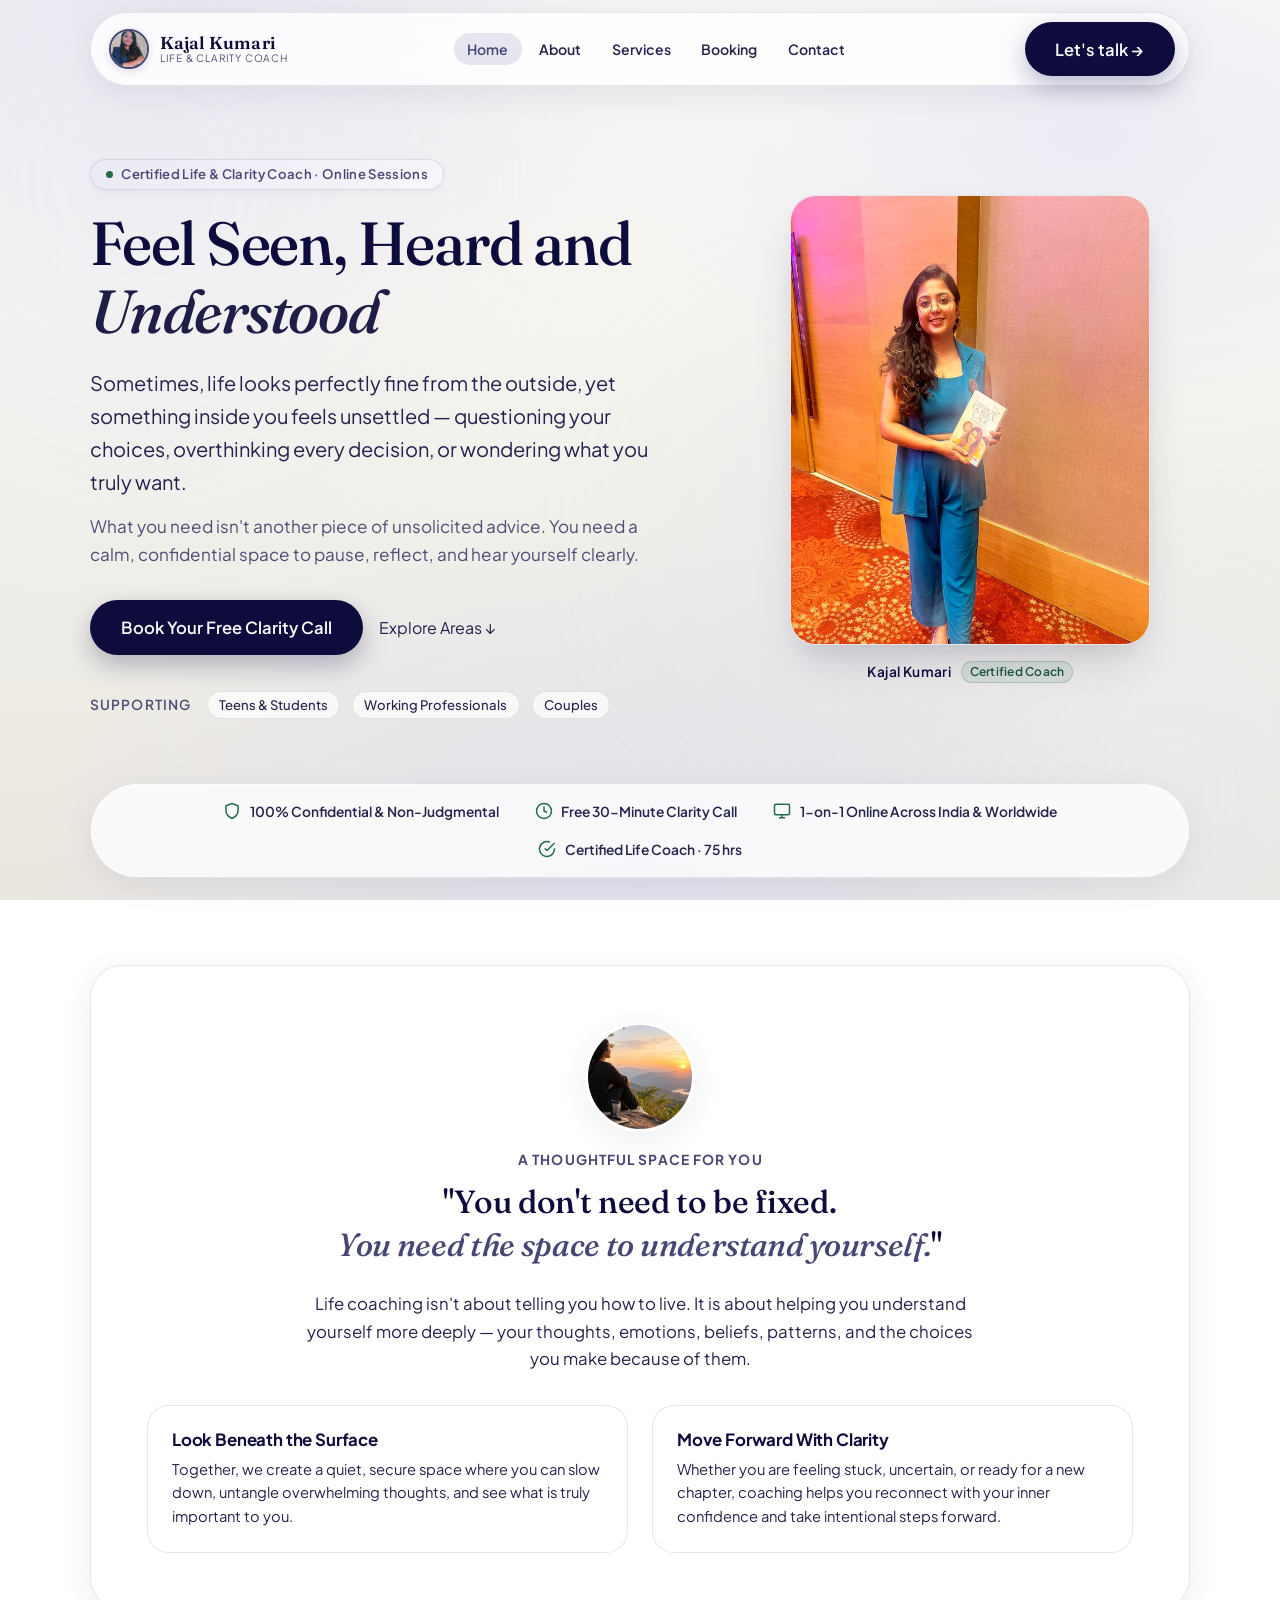
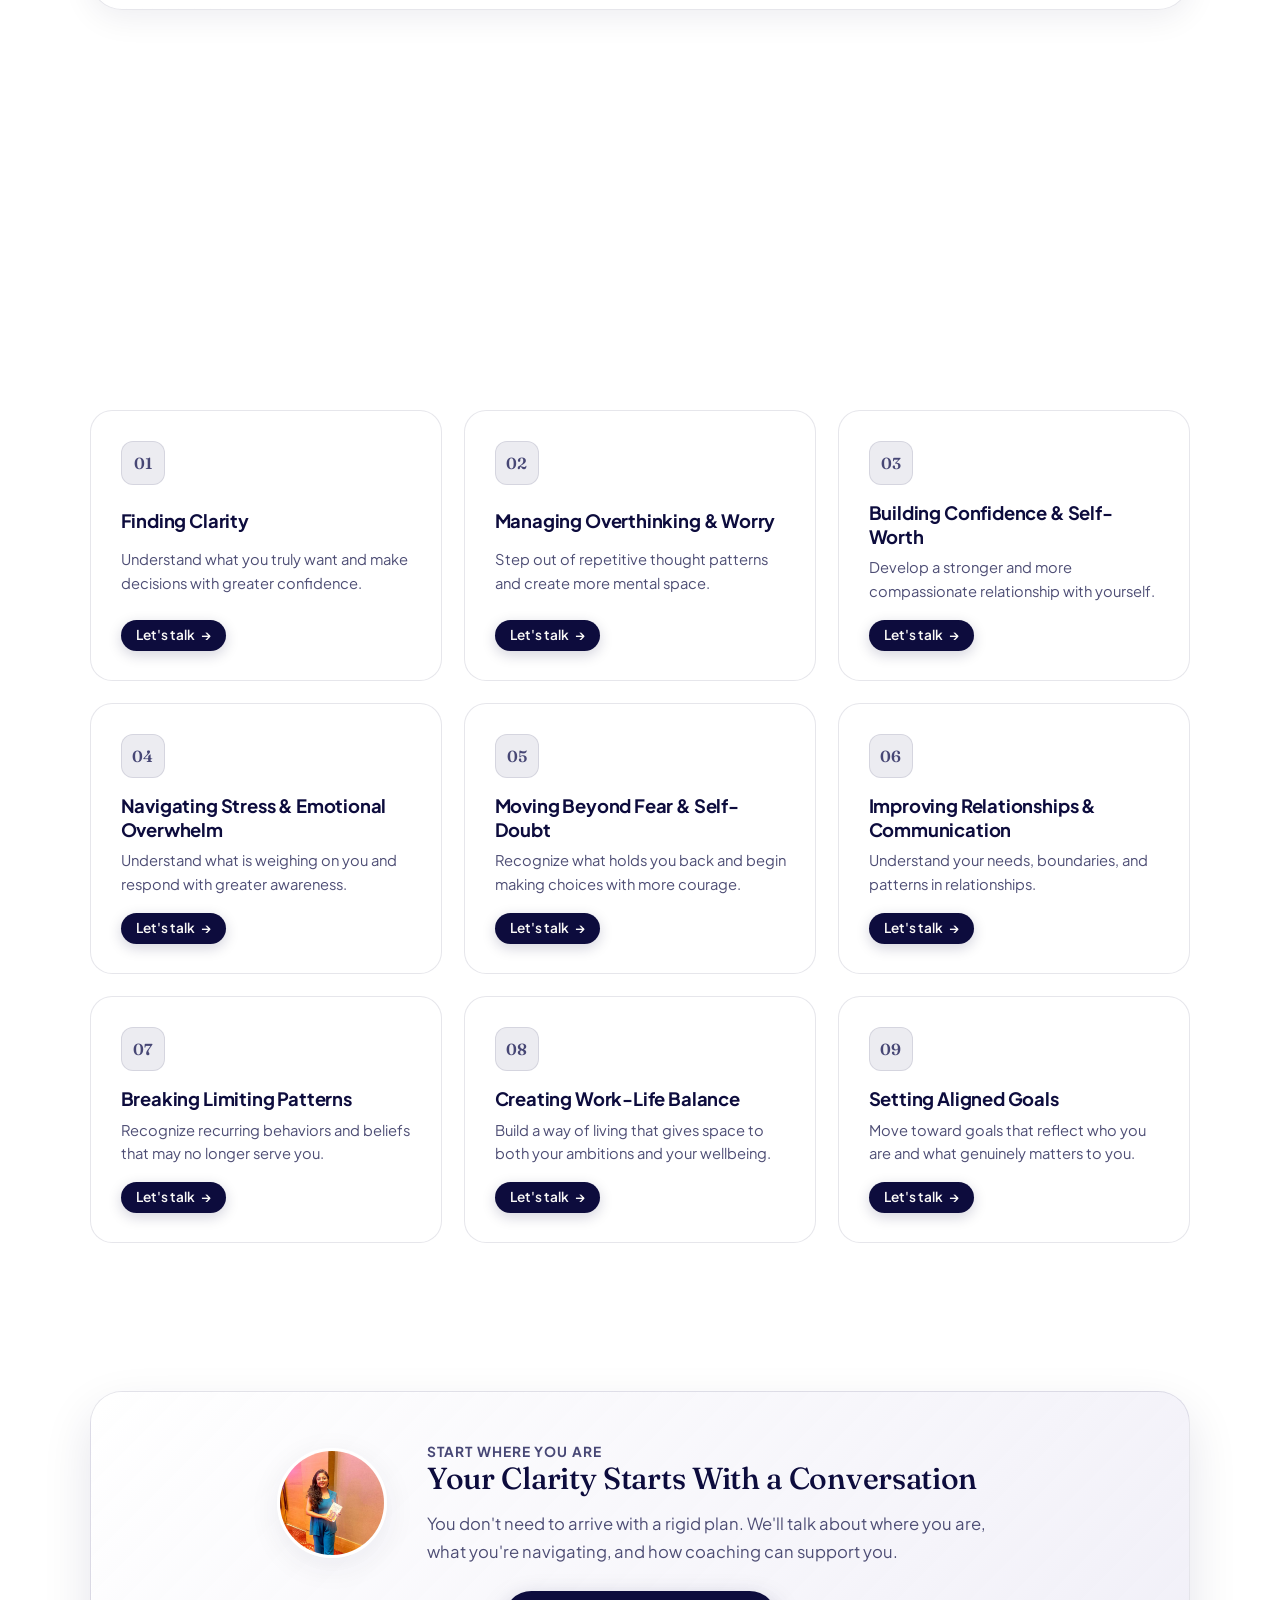
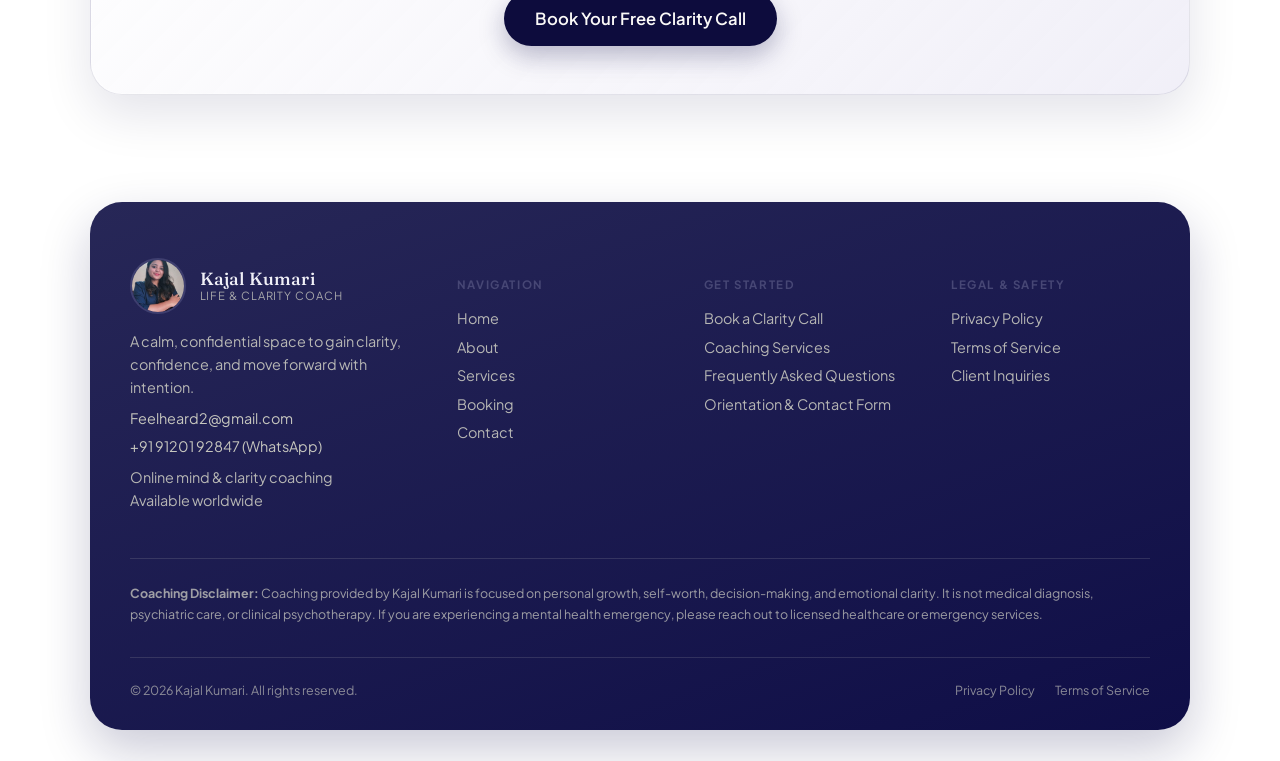
==== commit e2d9a405: "Complete MindSpace coaching website refinements" ====
--- a/index.html
+++ b/index.html
@@ -19,15 +19,22 @@
   <!-- ================= HERO ================= -->
   <section class="wrap hero">
     <div class="hero-copy">
-      <h1>Feel Seen, Heard and Understood</h1>
-      <p class="lede">Sometimes, life looks perfectly fine from the outside, yet something inside you feels unsettled.</p>
-      <p class="lede">You may be questioning your choices, overthinking every decision, carrying expectations that feel heavy, or simply wondering, "What do I really want?"</p>
-      <p class="lede">And sometimes, what you need isn't another piece of advice. You need the space to pause, reflect, and hear yourself clearly.</p>
+      <div class="hero-badge reveal-eyebrow">
+        <span class="hero-badge-dot" aria-hidden="true"></span>
+        <span class="hero-badge-text">Certified Life &amp; Clarity Coach · Online Sessions</span>
+      </div>
+      <div class="reveal-mask">
+        <h1 class="reveal-heading">Feel Seen, Heard and <em class="accent">Understood</em></h1>
+      </div>
+      <p class="hero-lead reveal-text">Sometimes, life looks perfectly fine from the outside, yet something inside you feels unsettled — questioning your choices, overthinking every decision, or wondering what you truly want.</p>
+      <p class="hero-sub reveal-text">What you need isn't another piece of unsolicited advice. You need a calm, confidential space to pause, reflect, and hear yourself clearly.</p>
       <div class="hero-actions">
         <a href="booking" class="btn btn-primary">Book Your Free Clarity Call</a>
+        <a href="#specialties" class="btn-secondary">Explore Areas ↓</a>
       </div>
       <div class="hero-stats">
-        <span class="pill">Teens</span>
+        <span class="hero-stats-label">Supporting</span>
+        <span class="pill">Teens &amp; Students</span>
         <span class="pill">Working Professionals</span>
         <span class="pill">Couples</span>
       </div>
@@ -35,54 +42,89 @@
 
     <div class="hero-portrait">
       <div class="hero-portrait-frame">
-        <img src="assets/kajal/cta-photo.jpg" alt="Kajal Kumari" />
+        <img src="assets/kajal/about-portrait.jpg" alt="Kajal Kumari, Life &amp; Clarity Coach" />
       </div>
       <div class="hero-portrait-caption">
-        <span>Kajal Kumari</span>
+        <strong>Kajal Kumari</strong>
+        <span class="badge-pill">Certified Coach</span>
+      </div>
+    </div>
+  </section>
+
+  <!-- ================= TRUST / PRACTICE HIGHLIGHTS ================= -->
+  <section class="wrap">
+    <div class="glass trust-strip" data-reveal>
+      <div class="trust-item">
+        <svg viewBox="0 0 24 24" fill="none" stroke="currentColor" stroke-width="2" aria-hidden="true"><path d="M12 22s8-4 8-10V5l-8-3-8 3v7c0 6 8 10 8 10z"/></svg>
+        <span>100% Confidential &amp; Non-Judgmental</span>
+      </div>
+      <div class="trust-item">
+        <svg viewBox="0 0 24 24" fill="none" stroke="currentColor" stroke-width="2" aria-hidden="true"><circle cx="12" cy="12" r="10"/><polyline points="12 6 12 12 16 14"/></svg>
+        <span>Free 30-Minute Clarity Call</span>
+      </div>
+      <div class="trust-item">
+        <svg viewBox="0 0 24 24" fill="none" stroke="currentColor" stroke-width="2" aria-hidden="true"><rect x="2" y="3" width="20" height="14" rx="2"/><line x1="8" y1="21" x2="16" y2="21"/><line x1="12" y1="17" x2="12" y2="21"/></svg>
+        <span>1-on-1 Online Across India &amp; Worldwide</span>
+      </div>
+      <div class="trust-item">
+        <svg viewBox="0 0 24 24" fill="none" stroke="currentColor" stroke-width="2" aria-hidden="true"><path d="M22 11.08V12a10 10 0 1 1-5.93-9.14"/><polyline points="22 4 12 14.01 9 11.01"/></svg>
+        <span>Certified Life Coach · 75 hrs</span>
       </div>
     </div>
   </section>
 
   <!-- ================= WHAT IS LIFE COACHING ================= -->
-  <section class="wrap section--tight">
-    <div class="glass section--tight reflective-panel" style="padding-inline: clamp(1.5rem, 5vw, 3.5rem);" data-reveal>
-      <div class="section-head center">
-        <img src="assets/kajal/reflective-sunset.jpg" alt="" class="panel-photo" aria-hidden="true" />
-        <h2>What Is Life Coaching?</h2>
-        <p>Life coaching isn't about telling you what to do or giving you ready-made answers.</p>
-        <p>It's about helping you understand yourself more deeply—your thoughts, emotions, beliefs, patterns, and the choices you make because of them.</p>
-        <p>Together, we create a space where you can slow down, look beneath the surface, and gain a clearer understanding of what is truly important to you.</p>
-        <p>Whether you're feeling stuck, overwhelmed, uncertain, or simply ready for a new direction, coaching can help you reconnect with your own clarity and confidence.</p>
-        <p><strong>You don't need to be fixed. You need the space to understand yourself.</strong></p>
-        <p>And when you begin to see yourself and your situation more clearly, the choices ahead can become clearer too.</p>
+  <section class="wrap section--tight" id="about">
+    <div class="glass reflective-panel" data-reveal>
+      <div class="philosophy-quote-card">
+        <img src="assets/kajal/reflective-sunset.jpg" alt="Reflective sunset over water" class="panel-photo" />
+        <span class="eyebrow reveal-eyebrow" style="margin-bottom:0.75rem;">A Thoughtful Space for You</span>
+        <div class="reveal-mask">
+          <h2 class="philosophy-quote reveal-heading">"You don't need to be fixed. <br/><em>You need the space to understand yourself.</em>"</h2>
+        </div>
+        <p class="reveal-text" style="max-width:56ch;margin-inline:auto;font-size:1.05rem;line-height:1.65;color:var(--text-soft);">
+          Life coaching isn't about telling you how to live. It is about helping you understand yourself more deeply — your thoughts, emotions, beliefs, patterns, and the choices you make because of them.
+        </p>
+      </div>
+      <div class="philosophy-grid">
+        <div class="philosophy-col">
+          <h4>Look Beneath the Surface</h4>
+          <p>Together, we create a quiet, secure space where you can slow down, untangle overwhelming thoughts, and see what is truly important to you.</p>
+        </div>
+        <div class="philosophy-col">
+          <h4>Move Forward With Clarity</h4>
+          <p>Whether you are feeling stuck, uncertain, or ready for a new chapter, coaching helps you reconnect with your inner confidence and take intentional steps forward.</p>
+        </div>
       </div>
     </div>
   </section>
 
   <!-- ================= AREAS WE CAN EXPLORE ================= -->
   <section class="wrap section" id="specialties">
-    <div class="section-head center">
-      <h2>Areas We Can Explore Together</h2>
-      <p>You don't need to know exactly what needs to change before you begin. We can start wherever you are.</p>
-      <p>I can support you in:</p>
+    <div class="section-head center" data-reveal>
+      <span class="eyebrow reveal-eyebrow">Personalized Support</span>
+      <div class="reveal-mask">
+        <h2 class="reveal-heading">Areas We Can Explore Together</h2>
+      </div>
+      <p class="reveal-text">You don't need to arrive with everything figured out. We start wherever you are right now.</p>
     </div>
     <div class="specialty-grid" id="specialtyGrid"></div>
   </section>
 
   <!-- ================= CTA ================= -->
-  <section class="wrap section--tight">
+  <section class="wrap section--tight" id="booking">
     <div class="glass cta-banner" data-reveal>
       <div class="cta-banner-top">
         <img src="assets/kajal/cta-photo.jpg" alt="Kajal Kumari" class="cta-photo" />
         <div>
-          <h3>Your Clarity Starts With a Conversation</h3>
-          <p>You don't need to arrive with a plan. You don't even need to know exactly what you're looking for.</p>
-          <p style="margin-top:0.75rem;">Start with a free Clarity Call.</p>
-          <p style="margin-top:0.75rem;">We'll talk about where you are, what you're navigating, and what you'd like to move toward. From there, you can decide whether coaching feels right for you.</p>
-          <p style="margin-top:0.75rem; font-weight:600;">Take a pause. Get clear. Start moving forward—with greater awareness, confidence, and intention.</p>
+          <span class="eyebrow reveal-eyebrow">Start Where You Are</span>
+          <div class="reveal-mask">
+            <h3 class="reveal-heading">Your Clarity Starts With a Conversation</h3>
+          </div>
+          <p class="reveal-text" style="max-width:48ch;margin-top:0.4rem;">You don't need to arrive with a rigid plan. We'll talk about where you are, what you're navigating, and how coaching can support you.</p>
         </div>
       </div>
-      <a href="booking" class="btn btn-primary">Book Your Free Clarity Call</a>
+      <a href="booking" class="btn btn-primary reveal-cta">Book Your Free Clarity Call</a>
     </div>
   </section>
 
--- a/css/style.css
+++ b/css/style.css
@@ -6,40 +6,42 @@
 @import url('https://fonts.googleapis.com/css2?family=Fraunces:ital,opsz,wght@0,9..144,300;0,9..144,400;0,9..144,500;0,9..144,600;1,9..144,400;1,9..144,500&family=Plus+Jakarta+Sans:wght@300;400;500;600;700;800&display=swap');
 
 :root {
-  /* ---- Color tokens: client-provided navy/purple palette. Every other
-     shade below is a tint or shade of these four exact values, kept
-     consistent site-wide. Backgrounds are very light tints of the same
-     hues (since the source palette itself has no pale shade) so text
-     and accents stay readable. ---- */
-  --bg-1: #f8f8fb;      /* palest lavender-white */
-  --bg-2: #efeef6;      /* soft pale lavender */
-  --bg-3: #e6e5f1;      /* deeper pale lavender */
-  --lavender: #8686ac;      /* client color — muted lavender-purple */
+  /* ---- Color tokens: refined client-provided navy/purple palette.
+     Backgrounds provide warm, calming contrast (off-white and cashmere ivory)
+     with WCAG AA contrast for text and interactive controls. ---- */
+  --bg-1: #faf9f7;          /* warm cashmere ivory */
+  --bg-2: #f3f1ec;          /* serene pale cream-lavender */
+  --bg-3: #eae7e0;          /* deeper grounding neutral */
+  --lavender: #7a7aa3;      /* muted lavender-slate */
   --lavender-soft: #ececf5;
-  --blush: #505081;      /* client color — medium purple-navy */
-  --blush-soft: #e8e7f0;
-  --mint: #272757;      /* client color — dark navy */
-  --mint-soft: #e3e2ee;
-  --peach: #0f0e47;      /* client color — deepest navy */
-  --peach-soft: #e0e0ec;
-  --sky: #8686ac;
+  --blush: #474775;          /* refined purple-navy */
+  --blush-soft: #e7e6f0;
+  --mint: #1e1e47;          /* rich dark navy */
+  --mint-soft: #e2e1ee;
+  --peach: #0d0c3d;         /* deep twilight navy */
+  --peach-soft: #dddded;
+  --sky: #7a7aa3;
   --sky-soft: #ececf5;
-  --gold: #505081;
-  --gold-soft: #e8e7f0;
-  --gold-deep: #0f0e47;      /* deepest navy, for text needing real contrast */
-  --cream: #f8f8fb;
-
-  --accent: #505081;            /* primary accent — client's medium purple, used for eyebrows/links/CTAs */
-  --accent-hover: #272757;
-
-  --ink: #0f0e47;              /* primary text — client's deepest navy */
-  --text-soft: #272757;         /* client's dark navy */
-  --text-muted: #505081;         /* client's medium purple-navy */
-
-  --glass-bg: rgba(255, 255, 255, 0.7);
-  --glass-bg-strong: rgba(255, 255, 255, 0.93);
-  --glass-border: rgba(15, 14, 71, 0.14);
-  --glass-highlight: rgba(255, 255, 255, 0.92);
+  --gold: #474775;
+  --gold-soft: #e7e6f0;
+  --gold-deep: #0d0c3d;
+  --cream: #faf9f7;
+
+  --accent: #474775;         /* primary accent — purple-navy for links/eyebrows */
+  --accent-hover: #1e1e47;
+
+  --emerald: #246a48;          /* refined botanical emerald */
+  --emerald-soft: #eaf4ee;     /* gentle tinted surface */
+  --emerald-border: rgba(36, 106, 72, 0.24);
+
+  --ink: #0d0c3d;           /* primary text — deep twilight navy (contrast > 13:1) */
+  --text-soft: #23234d;      /* secondary text — dark navy (contrast > 8:1) */
+  --text-muted: #4e4e75;     /* tertiary text — accessible medium slate (contrast > 4.6:1) */
+
+  --glass-bg: rgba(255, 255, 255, 0.76);
+  --glass-bg-strong: rgba(255, 255, 255, 0.94);
+  --glass-border: rgba(13, 12, 61, 0.10);
+  --glass-highlight: rgba(255, 255, 255, 0.95);
 
   /* ---- Type tokens ---- */
   --font-display: 'Fraunces', 'Iowan Old Style', serif;
@@ -58,8 +60,8 @@
   --radius-lg: 32px;
   --radius-pill: 999px;
   --max-width: 1180px;
-  --shadow-glass: 0 8px 32px rgba(15, 14, 71, 0.1);
-  --shadow-soft: 0 20px 55px rgba(15, 14, 71, 0.14);
+  --shadow-glass: 0 8px 32px rgba(13, 12, 61, 0.07);
+  --shadow-soft: 0 20px 50px rgba(13, 12, 61, 0.11);
   --ease-soft: cubic-bezier(0.22, 1, 0.36, 1);
   --header-h: 96px;
 }
@@ -257,66 +259,122 @@
   left: 0;
   right: 0;
   z-index: 50;
-  padding-block: 0.85rem;
+  padding-block: 0.75rem;
 }
 .nav-shell {
   display: flex;
   align-items: center;
   justify-content: space-between;
-  gap: 1rem;
-  padding: 0.6rem 0.7rem 0.6rem 1.3rem;
+  gap: 0.75rem;
+  padding: 0.55rem 0.85rem 0.55rem 1.15rem;
   border-radius: var(--radius-pill);
-  background: rgba(255, 255, 255, 0.7);
+  background: rgba(255, 255, 255, 0.84);
   border: 1px solid var(--glass-border);
   backdrop-filter: blur(20px) saturate(160%);
   -webkit-backdrop-filter: blur(20px) saturate(160%);
   box-shadow: var(--shadow-glass);
-}
-.brand { display: flex; align-items: center; gap: 0.65rem; font-family: var(--font-display); font-size: 1.1rem; color: var(--ink); }
+  max-width: 100%;
+}
+.brand {
+  display: flex;
+  align-items: center;
+  gap: 0.65rem;
+  font-family: var(--font-display);
+  font-size: 1.08rem;
+  color: var(--ink);
+  min-width: 0;
+  flex-shrink: 1;
+}
 .brand-mark {
-  width: 42px; height: 42px; border-radius: 50%;
+  width: 40px;
+  height: 40px;
+  border-radius: 50%;
   object-fit: cover;
   flex-shrink: 0;
   border: 2px solid var(--blush);
-  box-shadow: 0 2px 8px rgba(15, 14, 71, 0.18);
-}
-.brand-text strong { display: block; font-weight: 500; letter-spacing: 0.01em; }
-.brand-text span { display: block; font-family: var(--font-body); font-size: 0.66rem; letter-spacing: 0.1em; text-transform: uppercase; color: var(--text-muted); }
-
-.nav-links { display: flex; align-items: center; gap: 0.3rem; }
+  box-shadow: 0 2px 8px rgba(13, 12, 61, 0.14);
+}
+.brand-text {
+  min-width: 0;
+  line-height: 1.15;
+}
+.brand-text strong {
+  display: block;
+  font-weight: 600;
+  letter-spacing: 0.01em;
+  white-space: nowrap;
+  overflow: hidden;
+  text-overflow: ellipsis;
+}
+.brand-text span {
+  display: block;
+  font-family: var(--font-body);
+  font-size: 0.63rem;
+  letter-spacing: 0.08em;
+  text-transform: uppercase;
+  color: var(--text-muted);
+  white-space: nowrap;
+  overflow: hidden;
+  text-overflow: ellipsis;
+}
+
+.nav-links { display: flex; align-items: center; gap: 0.25rem; }
 .nav-links a {
-  padding: 0.55em 1em;
+  padding: 0.5em 0.95em;
   border-radius: var(--radius-pill);
-  font-size: 0.9rem;
+  font-size: 0.88rem;
   font-weight: 600;
   color: var(--text-soft);
-  transition: background 0.3s var(--ease-soft), color 0.3s var(--ease-soft);
+  transition: background 0.25s var(--ease-soft), color 0.25s var(--ease-soft);
 }
 .nav-links a:hover, .nav-links a.is-active { background: var(--blush-soft); color: var(--accent); }
-.nav-cta { display: flex; align-items: center; gap: 0.6rem; }
+.nav-cta {
+  display: flex;
+  align-items: center;
+  gap: 0.5rem;
+  flex-shrink: 0;
+}
 .nav-toggle {
   display: none;
-  width: 40px; height: 40px;
+  width: 42px;
+  height: 42px;
   border-radius: 50%;
   background: var(--blush-soft);
   border: 1px solid var(--glass-border);
   color: var(--ink);
   align-items: center;
   justify-content: center;
-  font-size: 1.05rem;
+  font-size: 1.15rem;
+  line-height: 1;
+  flex-shrink: 0;
+  padding: 0;
+  transition: background 0.2s var(--ease-soft), transform 0.2s var(--ease-soft);
+}
+.nav-toggle:hover {
+  background: #dfdeea;
+  transform: scale(1.04);
+}
+.nav-toggle svg {
+  width: 20px;
+  height: 20px;
+  fill: none;
+  stroke: currentColor;
+  stroke-width: 2.2;
+  stroke-linecap: round;
+  stroke-linejoin: round;
 }
 
 .mobile-scrim {
   position: fixed;
   inset: 0;
   z-index: 45;
-  background: rgba(15, 14, 71, 0.32);
-  backdrop-filter: blur(10px) saturate(120%);
-  -webkit-backdrop-filter: blur(10px) saturate(120%);
+  background: rgba(13, 12, 61, 0.38);
+  backdrop-filter: blur(8px) saturate(120%);
+  -webkit-backdrop-filter: blur(8px) saturate(120%);
   opacity: 0;
   visibility: hidden;
   pointer-events: none;
-  transition: opacity 0.4s var(--ease-soft), visibility 0.4s;
+  transition: opacity 0.35s var(--ease-soft), visibility 0.35s;
 }
 .mobile-scrim.is-open { opacity: 1; visibility: visible; pointer-events: auto; }
 
@@ -325,13 +383,13 @@
   flex-direction: column;
   gap: 0.4rem;
   position: fixed;
-  top: calc(var(--header-h) + 10px);
-  left: clamp(1.25rem, 4vw, 2.5rem);
-  right: clamp(1.25rem, 4vw, 2.5rem);
+  top: calc(var(--header-h) + 6px);
+  left: clamp(1rem, 3.5vw, 2rem);
+  right: clamp(1rem, 3.5vw, 2rem);
   z-index: 55;
-  max-width: 420px;
+  max-width: 400px;
   margin-inline: auto;
-  padding: 1.6rem 1.4rem 1.75rem;
+  padding: 1.4rem 1.25rem 1.5rem;
   border-radius: var(--radius-lg);
   background: var(--glass-bg-strong);
   border: 1px solid var(--glass-border);
@@ -340,9 +398,9 @@
   box-shadow: var(--shadow-soft);
   opacity: 0;
   visibility: hidden;
-  transform: translateY(-14px) scale(0.97);
+  transform: translateY(-12px) scale(0.98);
   pointer-events: none;
-  transition: opacity 0.4s var(--ease-soft), transform 0.4s var(--ease-soft), visibility 0.4s;
+  transition: opacity 0.35s var(--ease-soft), transform 0.35s var(--ease-soft), visibility 0.35s;
 }
 .mobile-panel.is-open {
   opacity: 1;
@@ -354,35 +412,37 @@
   display: flex;
   align-items: center;
   justify-content: space-between;
-  margin-bottom: 0.75rem;
-  padding-bottom: 0.9rem;
+  margin-bottom: 0.65rem;
+  padding-bottom: 0.75rem;
   border-bottom: 1px solid var(--glass-border);
 }
 .mobile-panel-title {
   font-family: var(--font-display);
   font-size: 1.1rem;
   color: var(--ink);
+  font-weight: 500;
 }
 .mobile-panel-close {
-  width: 38px; height: 38px;
+  width: 36px; height: 36px;
   border-radius: 50%;
   background: var(--blush-soft);
   border: 1px solid var(--glass-border);
   color: var(--ink);
   display: flex; align-items: center; justify-content: center;
-  font-size: 1rem;
-}
-.mobile-panel-links { display: flex; flex-direction: column; gap: 0.35rem; }
+  font-size: 1.1rem;
+  padding: 0;
+}
+.mobile-panel-links { display: flex; flex-direction: column; gap: 0.3rem; }
 .mobile-panel a {
-  padding: 1em 1.1em;
+  padding: 0.85em 1.05em;
   border-radius: var(--radius-md);
   color: var(--text-soft);
   font-weight: 600;
-  font-size: 1.05rem;
-  transition: background 0.3s var(--ease-soft), color 0.3s var(--ease-soft);
+  font-size: 1rem;
+  transition: background 0.25s var(--ease-soft), color 0.25s var(--ease-soft);
 }
 .mobile-panel a.is-active, .mobile-panel a:hover { background: var(--blush-soft); color: var(--accent); }
-.mobile-panel-cta { margin-top: 1.1rem; }
+.mobile-panel-cta { margin-top: 0.9rem; }
 .mobile-panel a.mobile-panel-cta,
 .mobile-panel a.mobile-panel-cta:hover { color: var(--cream); background: var(--ink); }
 
@@ -393,14 +453,34 @@
   .nav-toggle { display: inline-flex; }
   .nav-cta .btn-primary span.long { display: none; }
   .nav-cta .btn-primary span.short { display: inline; }
-  /* Long button labels ("Book Your Free 30-Minute Clarity Call") must wrap
-     instead of forcing the button wider than its container. */
   .btn { white-space: normal; max-width: 100%; box-sizing: border-box; text-align: center; }
   .cta-banner { align-items: stretch; text-align: center; }
   .cta-banner-top { flex-direction: column; text-align: center; }
   .cta-banner-top > div { text-align: center; }
   .cta-banner .cta-photo { margin-inline: auto; }
   .cta-banner .btn { width: 100%; }
+}
+
+@media (max-width: 520px) {
+  .wrap { padding-inline: 1rem; }
+  .nav-shell {
+    padding: 0.45rem 0.6rem 0.45rem 0.75rem;
+    gap: 0.5rem;
+  }
+  .brand-mark { width: 36px; height: 36px; }
+  .brand-text strong { font-size: 0.94rem; }
+  .brand-text span { font-size: 0.58rem; }
+  .nav-cta .btn-primary {
+    padding: 0.55em 0.8em;
+    font-size: 0.82rem;
+  }
+  .nav-toggle { width: 38px; height: 38px; font-size: 1rem; }
+}
+
+@media (max-width: 380px) {
+  .wrap { padding-inline: 0.75rem; }
+  .brand-text span { display: none; }
+  .nav-cta .btn-primary { padding: 0.5em 0.7em; font-size: 0.78rem; }
 }
 
 /* ---- Footer ---- */
@@ -476,11 +556,19 @@
   /* Legal links already live in the bottom bar below — no need to repeat
      the full column again on a small screen. */
   .footer-col--legal { display: none; }
+  .footer-disclaimer {
+    margin-top: 1.5rem;
+    padding-top: 1.25rem;
+    text-align: center;
+    font-size: 0.76rem;
+    line-height: 1.6;
+    color: rgba(255, 255, 227, 0.65);
+  }
   .footer-bottom {
     flex-direction: column;
     text-align: center;
-    padding-top: 1.5rem;
-    margin-top: 0.5rem;
+    padding-top: 1.25rem;
+    margin-top: 1.25rem;
     font-size: 0.82rem;
     color: rgba(255,255,227,0.7);
   }
@@ -488,9 +576,246 @@
   .footer-bottom-links a { font-size: 0.82rem; color: rgba(255,255,227,0.75); }
 }
 
-/* ---- Reveal-on-scroll ---- */
-[data-reveal] { opacity: 0; transform: translateY(24px); transition: opacity 0.8s var(--ease-soft), transform 0.8s var(--ease-soft); }
-[data-reveal].is-visible { opacity: 1; transform: translateY(0); }
+/* ---- Editorial Reveal & Continuous Glide ---- */
+html {
+  scroll-behavior: auto; /* JS smoothGlide handles continuous glide to avoid browser collisions */
+}
+
+[id] {
+  scroll-margin-top: calc(var(--header-h) + 1.5rem);
+}
+
+/* Masked boundary wrapper for headings: cleanly clips rising text */
+.reveal-mask {
+  overflow: hidden;
+  display: block;
+  padding-bottom: 6px;
+  margin-bottom: -6px;
+}
+
+/* Headings: noticeable masked upward rise (44px) */
+.reveal-heading,
+.section-head h1,
+.section-head h2,
+.section-head h3,
+.hero-copy h1,
+.about-body h1,
+.about-body h2 {
+  display: block;
+  transform: translateY(44px);
+  opacity: 0;
+  will-change: transform, opacity;
+  transition:
+    transform 0.82s cubic-bezier(0.16, 1, 0.3, 1),
+    opacity 0.82s cubic-bezier(0.16, 1, 0.3, 1);
+}
+
+/* Eyebrows: subtle 16px rise */
+.reveal-eyebrow,
+.section-head .eyebrow,
+.about-body .eyebrow {
+  display: inline-block;
+  transform: translateY(16px);
+  opacity: 0;
+  will-change: transform, opacity;
+  transition:
+    transform 0.65s cubic-bezier(0.16, 1, 0.3, 1),
+    opacity 0.65s cubic-bezier(0.16, 1, 0.3, 1);
+}
+
+.hero-copy .hero-badge {
+  display: inline-flex;
+  align-items: center;
+  transform: translateY(16px);
+  opacity: 0;
+  will-change: transform, opacity;
+  transition:
+    transform 0.65s cubic-bezier(0.16, 1, 0.3, 1),
+    opacity 0.65s cubic-bezier(0.16, 1, 0.3, 1);
+}
+
+/* Supporting paragraphs: 24px rise */
+.reveal-text,
+.section-head p,
+.hero-copy .hero-lead,
+.hero-copy .hero-sub,
+.about-body p {
+  transform: translateY(24px);
+  opacity: 0;
+  will-change: transform, opacity;
+  transition:
+    transform 0.74s cubic-bezier(0.16, 1, 0.3, 1),
+    opacity 0.74s cubic-bezier(0.16, 1, 0.3, 1);
+}
+
+/* Cards & Compound Elements: 28px rise */
+.reveal-card,
+.specialty-card,
+.service-detail,
+.booking-path-card,
+.booking-single-card,
+.roadmap-step,
+.faq-item,
+.contact-form-card,
+.contact-info-card,
+.trust-strip,
+.reflective-panel,
+.cta-banner,
+.hero-portrait,
+.about-portrait {
+  transform: translateY(28px);
+  opacity: 0;
+  will-change: transform, opacity;
+  transition:
+    transform 0.74s cubic-bezier(0.16, 1, 0.3, 1),
+    opacity 0.74s cubic-bezier(0.16, 1, 0.3, 1),
+    box-shadow 0.35s ease;
+}
+
+/* CTAs and buttons: 20px rise */
+.reveal-cta,
+.hero-actions {
+  transform: translateY(20px);
+  opacity: 0;
+  will-change: transform, opacity;
+  transition:
+    transform 0.7s cubic-bezier(0.16, 1, 0.3, 1),
+    opacity 0.7s cubic-bezier(0.16, 1, 0.3, 1);
+}
+
+/* Active Revealed States: when element has .is-revealed or .is-visible, or when parent section is revealed */
+.reveal-heading.is-revealed,
+.reveal-heading.is-visible,
+.is-revealed .reveal-heading,
+.is-visible .reveal-heading,
+.section-head.is-revealed h1,
+.section-head.is-revealed h2,
+.section-head.is-revealed h3,
+.section-head.is-visible h1,
+.section-head.is-visible h2,
+.section-head.is-visible h3,
+.hero-copy.is-revealed h1,
+.hero-copy.is-visible h1,
+.about-body.is-revealed h1,
+.about-body.is-visible h1,
+.about-body.is-revealed h2,
+.about-body.is-visible h2 {
+  transform: translateY(0) !important;
+  opacity: 1 !important;
+}
+
+.reveal-eyebrow.is-revealed,
+.reveal-eyebrow.is-visible,
+.is-revealed .reveal-eyebrow,
+.is-visible .reveal-eyebrow,
+.hero-badge.is-revealed,
+.hero-badge.is-visible,
+.is-revealed .hero-badge,
+.is-visible .hero-badge,
+.section-head.is-revealed .eyebrow,
+.section-head.is-visible .eyebrow,
+.about-body.is-revealed .eyebrow,
+.about-body.is-visible .eyebrow {
+  transform: translateY(0) !important;
+  opacity: 1 !important;
+}
+
+.reveal-text.is-revealed,
+.reveal-text.is-visible,
+.is-revealed .reveal-text,
+.is-visible .reveal-text,
+.section-head.is-revealed p,
+.section-head.is-visible p,
+.hero-copy.is-revealed .hero-lead,
+.hero-copy.is-revealed .hero-sub,
+.hero-copy.is-visible .hero-lead,
+.hero-copy.is-visible .hero-sub,
+.about-body.is-revealed p,
+.about-body.is-visible p {
+  transform: translateY(0) !important;
+  opacity: 1 !important;
+}
+
+.reveal-card.is-revealed,
+.reveal-card.is-visible,
+.specialty-card.is-revealed,
+.specialty-card.is-visible,
+.service-detail.is-revealed,
+.service-detail.is-visible,
+.booking-path-card.is-revealed,
+.booking-path-card.is-visible,
+.booking-single-card.is-revealed,
+.booking-single-card.is-visible,
+.roadmap-step.is-revealed,
+.roadmap-step.is-visible,
+.faq-item.is-revealed,
+.faq-item.is-visible,
+.contact-form-card.is-revealed,
+.contact-form-card.is-visible,
+.contact-info-card.is-revealed,
+.contact-info-card.is-visible,
+.trust-strip.is-revealed,
+.trust-strip.is-visible,
+.reflective-panel.is-revealed,
+.reflective-panel.is-visible,
+.cta-banner.is-revealed,
+.cta-banner.is-visible,
+.hero-portrait.is-revealed,
+.hero-portrait.is-visible,
+.about-portrait.is-revealed,
+.about-portrait.is-visible,
+.reveal-cta.is-revealed,
+.reveal-cta.is-visible,
+.hero-actions.is-revealed,
+.hero-actions.is-visible,
+[data-reveal].is-visible,
+[data-reveal].is-revealed {
+  transform: translateY(0) !important;
+  opacity: 1 !important;
+}
+
+/* Backward compatibility fallback */
+[data-reveal] {
+  opacity: 0;
+  transform: translateY(28px);
+  transition:
+    opacity 0.74s cubic-bezier(0.16, 1, 0.3, 1),
+    transform 0.74s cubic-bezier(0.16, 1, 0.3, 1);
+  will-change: opacity, transform;
+}
+
+/* Accessibility: Prefers-reduced-motion */
+@media (prefers-reduced-motion: reduce) {
+  html { scroll-behavior: auto !important; }
+  .reveal-heading,
+  .reveal-eyebrow,
+  .reveal-text,
+  .reveal-card,
+  .reveal-cta,
+  .hero-actions,
+  .hero-badge,
+  .specialty-card,
+  .service-detail,
+  .booking-path-card,
+  .booking-single-card,
+  .roadmap-step,
+  .faq-item,
+  .contact-form-card,
+  .contact-info-card,
+  .trust-strip,
+  .reflective-panel,
+  .cta-banner,
+  .hero-portrait,
+  .about-portrait,
+  [data-reveal] {
+    transform: none !important;
+    opacity: 1 !important;
+    transition: none !important;
+  }
+  .reveal-mask {
+    overflow: visible !important;
+  }
+}
 
 
 /* ---- Tag pill ---- */
@@ -545,12 +870,96 @@
 /* ---- Toast / status ---- */
 .status-msg { display: none; padding: 0.9em 1.2em; border-radius: var(--radius-sm); font-size: 0.9rem; margin-top: 1rem; }
 .status-msg.is-visible { display: block; }
-.status-msg--success { background: var(--mint-soft); border: 1px solid var(--mint); color: var(--mint); }
-.status-msg--error { background: var(--blush-soft); border: 1px solid var(--blush); color: var(--accent); }
+.status-msg--success { background: #e8f5e9; border: 1px solid #43a047; color: #1b5e20; }
+.status-msg--error { background: #fbe9e7; border: 1px solid #e53935; color: #b71c1c; }
 
 /* ---- Skip link ---- */
 .skip-link {
   position: absolute; left: -999px; top: 0; z-index: 100;
-  background: var(--gold); color: var(--ink); padding: 0.8em 1.2em; border-radius: var(--radius-sm);
+  background: var(--gold); color: #fff; padding: 0.8em 1.2em; border-radius: var(--radius-sm);
 }
 .skip-link:focus { left: 1rem; top: 1rem; }
+
+/* ---- Footer disclaimer ---- */
+.footer-disclaimer {
+  font-size: 0.78rem;
+  line-height: 1.65;
+  color: rgba(255, 255, 227, 0.58);
+  margin-top: clamp(1.75rem, 3.5vw, 2.25rem);
+  padding-top: clamp(1.25rem, 2.5vw, 1.5rem);
+  border-top: 1px solid rgba(255, 255, 227, 0.12);
+}
+
+/* ---- Certificate Lightbox Modal ---- */
+.cert-modal {
+  position: fixed;
+  inset: 0;
+  z-index: 100;
+  display: flex;
+  align-items: center;
+  justify-content: center;
+  background: rgba(13, 12, 61, 0.8);
+  backdrop-filter: blur(12px);
+  -webkit-backdrop-filter: blur(12px);
+  padding: 1.5rem;
+  opacity: 0;
+  visibility: hidden;
+  transition: opacity 0.3s var(--ease-soft), visibility 0.3s;
+}
+.cert-modal.is-active {
+  opacity: 1;
+  visibility: visible;
+}
+.cert-modal-dialog {
+  position: relative;
+  max-width: 900px;
+  width: 100%;
+  max-height: 90vh;
+  display: flex;
+  flex-direction: column;
+  align-items: center;
+  background: rgba(255, 255, 255, 0.96);
+  padding: 1.25rem;
+  border-radius: var(--radius-md);
+  box-shadow: 0 25px 60px rgba(0, 0, 0, 0.35);
+  transform: scale(0.95);
+  transition: transform 0.3s var(--ease-soft);
+}
+.cert-modal.is-active .cert-modal-dialog {
+  transform: scale(1);
+}
+.cert-modal-close {
+  position: absolute;
+  top: -14px;
+  right: -14px;
+  width: 38px;
+  height: 38px;
+  border-radius: 50%;
+  background: var(--ink);
+  color: #fff;
+  border: 2px solid #fff;
+  display: flex;
+  align-items: center;
+  justify-content: center;
+  font-size: 1.1rem;
+  cursor: pointer;
+  box-shadow: 0 4px 12px rgba(0,0,0,0.3);
+  transition: transform 0.2s, background 0.2s;
+}
+.cert-modal-close:hover {
+  transform: scale(1.1);
+  background: #000;
+}
+.cert-modal-img {
+  max-width: 100%;
+  max-height: 75vh;
+  object-fit: contain;
+  border-radius: 8px;
+}
+.cert-modal-caption {
+  margin-top: 0.85rem;
+  font-size: 0.92rem;
+  font-weight: 600;
+  color: var(--ink);
+  text-align: center;
+}
--- a/css/pages.css
+++ b/css/pages.css
@@ -5,122 +5,372 @@
 /* ---- Hero ---- */
 .hero {
   display: grid;
-  grid-template-columns: 1.05fr 0.95fr;
+  grid-template-columns: 1.15fr 0.85fr;
   gap: clamp(2rem, 5vw, 4rem);
-  align-items: start;
-  padding-block: clamp(1.5rem, 4vw, 2.5rem) clamp(2rem, 4vw, 3rem);
-}
-.hero-copy .lede { margin-block: 1.25rem 2rem; max-width: 46ch; }
-.hero-actions { display: flex; gap: 0.9rem; flex-wrap: wrap; margin-bottom: 2.25rem; }
-.hero-stats { display: flex; gap: 0.75rem; flex-wrap: wrap; }
-.hero-stats .pill strong { color: var(--accent); }
-
-/* Hero portrait — clean, professional photo card (no illustrated avatar,
-   no gimmicky pulse rings; a real photo should replace the placeholder) */
+  align-items: center;
+  padding-block: clamp(2rem, 4vw, 3.5rem) clamp(2.5rem, 5vw, 4rem);
+}
+.hero-badge {
+  display: inline-flex;
+  align-items: center;
+  gap: 8px;
+  padding: 0.38rem 0.95rem;
+  border-radius: var(--radius-pill);
+  background: linear-gradient(135deg, rgba(235, 233, 244, 0.75) 0%, rgba(247, 246, 252, 0.85) 100%);
+  backdrop-filter: blur(10px);
+  -webkit-backdrop-filter: blur(10px);
+  color: var(--accent);
+  font-size: clamp(0.76rem, 2.2vw, 0.82rem);
+  font-weight: 600;
+  letter-spacing: 0.025em;
+  margin-bottom: 1.25rem;
+  border: 1px solid var(--glass-border);
+  box-shadow: 0 2px 8px rgba(13, 12, 61, 0.04);
+  line-height: 1.25;
+}
+.hero-badge-dot {
+  width: 7px;
+  height: 7px;
+  border-radius: 50%;
+  background: var(--emerald);
+  flex-shrink: 0;
+  display: inline-block;
+}
+.hero-badge-text {
+  display: inline-block;
+  white-space: nowrap;
+}
+.hero-copy h1 {
+  font-size: clamp(2.4rem, 2rem + 2.5vw, 3.8rem);
+  line-height: 1.12;
+  letter-spacing: -0.02em;
+  margin-bottom: 1.25rem;
+}
+.hero-copy .hero-lead {
+  font-size: clamp(1.08rem, 1rem + 0.35vw, 1.25rem);
+  line-height: 1.65;
+  color: var(--text-soft);
+  font-weight: 400;
+  margin-bottom: 0.85rem;
+  max-width: 54ch;
+}
+.hero-copy .hero-sub {
+  font-size: clamp(0.98rem, 0.95rem + 0.15vw, 1.08rem);
+  line-height: 1.65;
+  color: var(--text-muted);
+  margin-bottom: 2rem;
+  max-width: 50ch;
+}
+.hero-actions {
+  display: flex;
+  gap: 1rem;
+  align-items: center;
+  margin-bottom: 2.25rem;
+  flex-wrap: wrap;
+}
+.hero-actions .btn {
+  white-space: nowrap;
+}
+.hero-stats {
+  display: flex;
+  gap: 0.75rem;
+  align-items: center;
+  flex-wrap: wrap;
+}
+.hero-stats-label {
+  font-size: var(--step-1);
+  letter-spacing: 0.08em;
+  text-transform: uppercase;
+  color: var(--text-muted);
+  font-weight: 600;
+  margin-right: 0.25rem;
+}
+.hero-stats .pill {
+  font-size: 0.82rem;
+  color: var(--text-soft);
+  font-weight: 500;
+  background: rgba(255, 255, 255, 0.7);
+  border: 1px solid var(--glass-border);
+  padding: 0.35em 0.85em;
+  border-radius: var(--radius-pill);
+}
+
+/* Hero portrait — clean, professional presentation with ambient backing */
 .hero-portrait {
   display: flex;
   flex-direction: column;
   align-items: center;
-  gap: 1.1rem;
+  gap: 1rem;
 }
 .hero-portrait-frame {
   width: 100%;
   max-width: 360px;
   aspect-ratio: 4 / 5;
-  border-radius: 18px;
+  border-radius: 26px;
   overflow: hidden;
+  box-shadow:
+    0 24px 48px -12px rgba(13, 12, 61, 0.16),
+    0 12px 24px -8px rgba(13, 12, 61, 0.08),
+    inset 0 1px 0 rgba(255, 255, 255, 0.75);
   border: 1px solid var(--glass-border);
-  box-shadow: var(--shadow-soft);
-}
-.hero-portrait-frame img { width: 100%; height: 100%; object-fit: cover; display: block; }
+  background: #fff;
+  position: relative;
+}
+.hero-portrait-frame img {
+  width: 100%;
+  height: 100%;
+  object-fit: cover;
+  object-position: center top;
+  display: block;
+}
 .hero-portrait-caption {
   display: flex;
   align-items: center;
   gap: 0.6rem;
-  font-size: 0.82rem;
-  letter-spacing: 0.04em;
+  font-size: 0.86rem;
+  letter-spacing: 0.03em;
   color: var(--text-muted);
 }
-.hero-portrait-caption span:first-child { color: var(--ink); font-weight: 600; }
-.hero-portrait-caption .divider { width: 1px; height: 12px; background: var(--glass-border); }
+.hero-portrait-caption strong { color: var(--ink); font-weight: 600; }
+.hero-portrait-caption .badge-pill {
+  display: inline-flex;
+  align-items: center;
+  gap: 0.35rem;
+  background: rgba(36, 106, 72, 0.10);
+  border: 1px solid rgba(36, 106, 72, 0.22);
+  color: #1a5638;
+  padding: 0.2em 0.65em;
+  border-radius: var(--radius-pill);
+  font-size: 0.75rem;
+  font-weight: 600;
+  letter-spacing: 0.02em;
+}
 
 @media (max-width: 900px) {
-  .hero { grid-template-columns: 1fr; }
-  .hero-portrait-frame { max-width: 300px; margin-inline: auto; }
-}
-
-/* ---- Trust strip ---- */
+  .hero { grid-template-columns: 1fr; gap: 2.5rem; text-align: center; }
+  .hero-badge { margin-inline: auto; }
+  .hero-copy .hero-lead, .hero-copy .hero-sub { margin-inline: auto; }
+  .hero-actions { justify-content: center; }
+  .hero-stats { justify-content: center; }
+  .hero-portrait-frame { max-width: 310px; margin-inline: auto; }
+}
+
+@media (max-width: 400px) {
+  .hero-badge {
+    padding: 0.35rem 0.72rem;
+    gap: 7px;
+    font-size: 0.73rem;
+  }
+}
+
+/* ---- Trust / Guarantee Strip ---- */
 .trust-strip {
   display: flex;
   flex-wrap: wrap;
-  gap: 0.75rem;
+  gap: 1.25rem 2.25rem;
   justify-content: center;
-  padding: 1.1rem 1.5rem;
+  align-items: center;
+  padding: 1.15rem 2.5rem;
+  border-radius: var(--radius-pill);
+  margin-bottom: 2.25rem;
+}
+.trust-item {
+  display: inline-flex;
+  align-items: center;
+  gap: 0.55rem;
+  font-size: 0.86rem;
+  font-weight: 600;
+  color: var(--text-soft);
+}
+.trust-item svg {
+  width: 18px;
+  height: 18px;
+  color: var(--emerald);
+  flex-shrink: 0;
+}
+
+@media (max-width: 768px) {
+  .trust-strip {
+    display: flex;
+    flex-direction: column;
+    align-items: stretch;
+    justify-content: flex-start;
+    width: 100%;
+    max-width: 350px;
+    margin-inline: auto;
+    margin-bottom: 2rem;
+    padding: 15px 18px;
+    gap: 10px;
+    height: auto;
+    border-radius: 18px;
+    background: linear-gradient(155deg, rgba(255, 255, 255, 0.82) 0%, rgba(247, 246, 253, 0.78) 100%);
+    backdrop-filter: blur(14px);
+    -webkit-backdrop-filter: blur(14px);
+    border: 1px solid rgba(13, 12, 61, 0.08);
+    box-shadow:
+      0 8px 22px -4px rgba(13, 12, 61, 0.06),
+      0 2px 6px rgba(13, 12, 61, 0.02),
+      inset 0 1px 1.5px rgba(255, 255, 255, 0.95);
+  }
+
+  .trust-item {
+    display: grid;
+    grid-template-columns: 18px 1fr;
+    column-gap: 10px;
+    align-items: start;
+    width: 100%;
+    text-align: left;
+  }
+
+  .trust-item svg {
+    width: 15px;
+    height: 15px;
+    color: var(--emerald);
+    flex-shrink: 0;
+    margin-top: 2px;
+  }
+
+  .trust-item span {
+    font-size: 0.84rem;
+    font-weight: 500;
+    line-height: 1.42;
+    color: var(--ink);
+    letter-spacing: 0.005em;
+  }
+}
+
+/* ---- Philosophy / Reflective panel ---- */
+.reflective-panel {
+  padding: clamp(2rem, 5vw, 3.5rem);
+}
+.philosophy-quote-card {
+  max-width: 780px;
+  margin-inline: auto;
+  text-align: center;
+}
+.philosophy-quote {
+  font-family: var(--font-display);
+  font-size: clamp(1.4rem, 1.2rem + 1vw, 2.1rem);
+  font-weight: 500;
+  line-height: 1.35;
+  color: var(--ink);
+  margin-bottom: 1.5rem;
+  position: relative;
+}
+.philosophy-quote em {
+  font-style: italic;
+  color: var(--accent);
+}
+.philosophy-grid {
+  display: grid;
+  grid-template-columns: 1fr 1fr;
+  gap: 1.5rem;
+  margin-top: 2rem;
+  text-align: left;
+}
+@media (max-width: 680px) {
+  .philosophy-grid { grid-template-columns: 1fr; }
+}
+.philosophy-col {
+  padding: 1.5rem;
+  background: rgba(255,255,255,0.7);
+  border: 1px solid var(--glass-border);
+  border-radius: var(--radius-md);
+}
+.philosophy-col h4 {
+  font-size: 1.05rem;
+  font-family: var(--font-body);
+  font-weight: 700;
+  color: var(--ink);
+  margin-bottom: 0.5rem;
+}
+.philosophy-col p {
+  font-size: 0.92rem;
+  line-height: 1.6;
+  color: var(--text-soft);
 }
 
 /* ---- Section heading block ---- */
-.section-head { max-width: 640px; margin-bottom: clamp(2rem, 4vw, 3rem); }
+.section-head { max-width: 680px; margin-bottom: clamp(2rem, 4vw, 3rem); }
 .section-head.center { margin-inline: auto; text-align: center; }
-.section-head h2 { margin-top: 0.9rem; position: relative; }
+.section-head h2 { margin-top: 0.75rem; position: relative; }
 .section-head h2::before {
   content: '';
   display: block;
-  width: 44px;
-  height: 4px;
+  width: 36px;
+  height: 3px;
   border-radius: 2px;
   background: var(--accent);
-  margin-bottom: 0.9rem;
+  margin-bottom: 0.75rem;
 }
 .section-head.center h2::before { margin-inline: auto; }
-.section-head p { margin-top: 0.9rem; }
+.section-head p { margin-top: 0.75rem; font-size: 1rem; }
 
 /* ---- Specialty grid ---- */
 .specialty-grid {
   display: grid;
   grid-template-columns: repeat(3, 1fr);
-  gap: 1.25rem;
+  gap: 1.35rem;
 }
 @media (max-width: 940px) { .specialty-grid { grid-template-columns: repeat(2, 1fr); } }
 @media (max-width: 600px) { .specialty-grid { grid-template-columns: 1fr; } }
 
+.specialty-card {
+  display: flex;
+  flex-direction: column;
+  justify-content: space-between;
+  border-radius: var(--radius-md);
+  padding: clamp(1.4rem, 2.5vw, 1.85rem);
+}
+.specialty-card-top { margin-bottom: 1.25rem; }
 .icon-badge {
-  width: 48px; height: 48px; border-radius: 14px;
+  width: 44px; height: 44px; border-radius: 12px;
   display: flex; align-items: center; justify-content: center;
   font-family: var(--font-display);
-  font-size: 1.05rem;
-  font-weight: 500;
+  font-size: 1rem;
+  font-weight: 600;
   color: var(--accent);
-  background: linear-gradient(135deg, rgba(80,80,129,0.18), rgba(134,134,172,0.18));
+  background: rgba(71, 71, 117, 0.10);
   border: 1px solid var(--glass-border);
-  margin-bottom: 1.1rem;
-}
-.specialty-card h4 { margin-bottom: 0.6rem; }
-.specialty-card p { font-size: 0.92rem; }
+  margin-bottom: 1rem;
+}
+.specialty-card h4 {
+  margin-bottom: 0.5rem;
+  font-size: 1.15rem;
+  font-family: var(--font-body);
+  font-weight: 700;
+  line-height: 1.3;
+}
+.specialty-card p { font-size: 0.92rem; line-height: 1.6; color: var(--text-muted); }
 .card-cta {
   display: inline-flex;
   align-items: center;
   gap: 0.5em;
-  margin-top: 1.35rem;
-  padding: 0.6em 1.1em;
+  align-self: flex-start;
+  margin-top: 1rem;
+  padding: 0.55em 1.1em;
   border-radius: var(--radius-pill);
   background: var(--ink);
   color: var(--cream);
   font-size: 0.85rem;
-  font-weight: 700;
+  font-weight: 600;
   line-height: 1.2;
-  box-shadow: 0 10px 24px rgba(15, 14, 71, 0.24);
-  transition: transform 0.3s var(--ease-soft), box-shadow 0.3s var(--ease-soft);
-}
-.card-cta-arrow { transition: transform 0.3s var(--ease-soft); }
-.card-cta:hover { transform: translateY(-3px); box-shadow: 0 14px 30px rgba(15, 14, 71, 0.32); }
+  box-shadow: 0 4px 14px rgba(13, 12, 61, 0.18);
+  transition: transform 0.25s var(--ease-soft), box-shadow 0.25s var(--ease-soft), background 0.25s;
+}
+.card-cta-arrow { transition: transform 0.25s var(--ease-soft); }
+.card-cta:hover { transform: translateY(-2px); background: #000; box-shadow: 0 8px 20px rgba(13, 12, 61, 0.24); }
 .card-cta:hover .card-cta-arrow { transform: translateX(3px); }
 .card-cta:focus-visible { outline: 2px solid var(--accent-hover); outline-offset: 3px; }
 
 /* ---- CTA banner ---- */
 .cta-banner {
-  display: flex; flex-direction: column; align-items: center; gap: 1.75rem;
+  display: flex; flex-direction: column; align-items: center; gap: 1.5rem;
   padding: clamp(2rem, 4vw, 3rem);
-  background: linear-gradient(120deg, rgba(80,80,129,0.14), rgba(134,134,172,0.14));
+  background: linear-gradient(135deg, rgba(255,255,255,0.85) 0%, rgba(235, 233, 245, 0.7) 100%);
+  border: 1px solid var(--glass-border);
+  border-radius: var(--radius-lg);
+  box-shadow: var(--shadow-soft);
 }
 .cta-banner-top {
   display: flex; align-items: center; justify-content: center; gap: clamp(1.5rem, 4vw, 2.5rem);
@@ -128,42 +378,296 @@
 }
 .cta-banner-top > div { text-align: left; }
 .cta-photo {
-  width: 120px; height: 120px;
+  width: 110px; height: 110px;
   border-radius: 50%;
   object-fit: cover;
   flex-shrink: 0;
-  border: 4px solid rgba(255,255,255,0.9);
-  box-shadow: var(--shadow-soft);
+  border: 3px solid #fff;
+  box-shadow: var(--shadow-glass);
 }
 .panel-photo {
-  width: 130px; height: 130px;
+  width: 110px; height: 110px;
   border-radius: 50%;
   object-fit: cover;
-  margin: 0 auto 1.2rem;
+  margin: 0 auto 1rem;
   display: block;
-  border: 4px solid rgba(255,255,255,0.9);
+  border: 3px solid #fff;
+  box-shadow: var(--shadow-glass);
+}
+.cta-banner h3 { margin-bottom: 0.5rem; font-size: clamp(1.4rem, 1.2rem + 1vw, 1.9rem); }
+
+/* ---- Booking Page Roadmap & Cards ---- */
+/* ---- Booking Page Single Focused Composition ---- */
+/* ---- Booking Page Single Focused Glass Composition ---- */
+.booking-single-card {
+  max-width: 740px;
+  margin: 0 auto;
+  padding: clamp(2.75rem, 5vw, 3.75rem) clamp(1.75rem, 4vw, 3.25rem);
+  text-align: center;
+  border-radius: var(--radius-lg);
+  border: 1px solid rgba(255, 255, 255, 0.88);
+  outline: 1px solid rgba(13, 12, 61, 0.035);
+  background: linear-gradient(168deg, rgba(255, 255, 255, 0.82) 0%, rgba(246, 248, 252, 0.68) 52%, rgba(242, 248, 244, 0.60) 100%);
+  backdrop-filter: blur(20px);
+  -webkit-backdrop-filter: blur(20px);
+  box-shadow:
+    0 24px 48px -12px rgba(13, 12, 61, 0.05),
+    0 6px 20px -4px rgba(71, 71, 117, 0.04),
+    0 2px 6px rgba(13, 12, 61, 0.02),
+    inset 0 1px 1.5px rgba(255, 255, 255, 0.95);
+  position: relative;
+  overflow: hidden;
+}
+
+.booking-single-card::before {
+  content: "";
+  position: absolute;
+  top: 0;
+  left: 15%;
+  right: 15%;
+  height: 1px;
+  background: linear-gradient(90deg, transparent, rgba(255, 255, 255, 0.9), rgba(36, 106, 72, 0.2), rgba(255, 255, 255, 0.9), transparent);
+}
+
+.booking-single-content {
+  width: 100%;
+  max-width: 580px;
+  margin: 0 auto;
+}
+
+.booking-single-content h2 {
+  font-size: clamp(1.65rem, 3vw, 2.35rem);
+  color: var(--ink);
+  margin-top: 0.45rem;
+  line-height: 1.25;
+}
+
+.booking-single-content p.reveal-text {
+  font-size: clamp(1.02rem, 1.25vw, 1.12rem);
+  color: var(--text-soft);
+  line-height: 1.65;
+  margin: 0.9rem auto 2rem;
+  max-width: 48ch;
+}
+
+.booking-action-wrap {
+  display: flex;
+  flex-direction: column;
+  align-items: center;
+  gap: 1rem;
+}
+
+/* Lightweight Frosted Glass Connect Me Button with Emerald Accent */
+.btn-connect {
+  display: inline-flex;
+  align-items: center;
+  justify-content: center;
+  gap: 0.75rem;
+  padding: 0.92rem 2.6rem;
+  border-radius: var(--radius-pill);
+  background: linear-gradient(150deg, rgba(236, 247, 241, 0.88) 0%, rgba(255, 255, 255, 0.92) 100%);
+  backdrop-filter: blur(14px);
+  -webkit-backdrop-filter: blur(14px);
+  border: 1.5px solid rgba(36, 106, 72, 0.32);
+  color: #1a5638 !important;
+  font-family: var(--font-body);
+  font-size: 1.05rem;
+  font-weight: 600;
+  letter-spacing: 0.01em;
+  white-space: nowrap;
+  box-shadow:
+    0 8px 22px -4px rgba(36, 106, 72, 0.14),
+    0 2px 6px rgba(13, 12, 61, 0.03),
+    inset 0 1px 1.5px rgba(255, 255, 255, 0.95);
+  cursor: pointer;
+  text-decoration: none;
+  transition:
+    transform 0.22s cubic-bezier(0.16, 1, 0.3, 1),
+    box-shadow 0.22s cubic-bezier(0.16, 1, 0.3, 1),
+    background 0.22s ease,
+    border-color 0.22s ease,
+    color 0.22s ease;
+  will-change: transform, box-shadow;
+  min-height: 52px;
+}
+
+.btn-connect:hover {
+  transform: translateY(-2px);
+  background: linear-gradient(150deg, rgba(226, 243, 233, 0.96) 0%, rgba(252, 254, 253, 0.98) 100%);
+  border-color: rgba(36, 106, 72, 0.50);
+  color: #14492e !important;
+  box-shadow:
+    0 12px 28px -4px rgba(36, 106, 72, 0.20),
+    0 4px 10px rgba(13, 12, 61, 0.05),
+    inset 0 1px 1.5px #ffffff;
+}
+
+.btn-connect:active {
+  transform: translateY(1px);
+  box-shadow: 0 4px 14px -2px rgba(36, 106, 72, 0.16);
+  transition-duration: 0.08s;
+}
+
+.btn-connect:focus-visible {
+  outline: none;
+  box-shadow:
+    0 0 0 3px rgba(36, 106, 72, 0.3),
+    0 8px 24px -4px rgba(36, 106, 72, 0.2);
+}
+
+.btn-connect svg {
+  width: 20px;
+  height: 20px;
+  fill: #246a48;
+  flex-shrink: 0;
+  transition: transform 0.22s cubic-bezier(0.16, 1, 0.3, 1), fill 0.22s ease;
+}
+
+.btn-connect:hover svg {
+  transform: scale(1.05);
+  fill: #1a5638;
+}
+
+.btn-connect .arrow {
+  display: inline-block;
+  font-size: 1.15rem;
+  line-height: 1;
+  color: #246a48;
+  transition: transform 0.22s cubic-bezier(0.16, 1, 0.3, 1), color 0.22s ease;
+}
+
+.btn-connect:hover .arrow {
+  transform: translateX(3px);
+  color: #1a5638;
+}
+
+.reassurance-note {
+  font-size: 0.86rem;
+  font-weight: 500;
+  color: var(--text-muted);
+  letter-spacing: 0.02em;
+  margin: 0;
+  line-height: 1.5;
+}
+
+@media (max-width: 480px) {
+  .booking-single-card {
+    padding: 2.25rem 1.25rem 2.25rem;
+    border-radius: 24px;
+  }
+  .btn-connect {
+    padding: 0.88rem 1.5rem;
+    font-size: 1rem;
+    width: 100%;
+    max-width: 300px;
+    gap: 0.65rem;
+  }
+}
+
+.booking-path-grid {
+  display: grid;
+  grid-template-columns: 1.1fr 0.9fr;
+  gap: 1.5rem;
+  align-items: stretch;
+  max-width: 900px;
+  margin-inline: auto;
+}
+@media (max-width: 780px) {
+  .booking-path-grid { grid-template-columns: 1fr; }
+}
+
+.booking-path-card {
+  padding: clamp(1.75rem, 3.5vw, 2.5rem);
+  border-radius: var(--radius-lg);
+  display: flex;
+  flex-direction: column;
+  justify-content: space-between;
+  border: 1px solid var(--glass-border);
+}
+.booking-path-card.featured {
+  background: linear-gradient(150deg, rgba(255,255,255,0.92) 0%, rgba(240, 238, 248, 0.85) 100%);
+  border: 1.5px solid rgba(71, 71, 117, 0.25);
   box-shadow: var(--shadow-soft);
 }
-.cta-banner h3 { margin-bottom: 0.5rem; }
-
-/* ---- Booking page — WhatsApp CTA card ---- */
-.booking-cta-card {
-  max-width: 640px;
-  margin-inline: auto;
-  text-align: center;
-  padding: clamp(2rem, 5vw, 3rem);
-}
-.booking-cta-card .eyebrow { justify-content: center; display: flex; }
-.booking-cta-card h2 { margin-top: 0.5rem; margin-bottom: 1rem; }
-.booking-cta-card p { max-width: 46ch; margin-inline: auto; }
-.btn-whatsapp { margin-top: 1.5rem; }
-.btn-whatsapp.btn-primary {
+.booking-path-card h3 {
+  font-size: 1.45rem;
+  margin-top: 0.4rem;
+  margin-bottom: 0.75rem;
+}
+.booking-path-card p {
+  font-size: 0.94rem;
+  line-height: 1.6;
+}
+.booking-context-tag {
+  display: inline-flex;
+  align-items: center;
+  gap: 0.4em;
+  padding: 0.35em 0.85em;
+  border-radius: var(--radius-pill);
+  background: var(--mint-soft);
+  color: var(--mint);
+  font-size: 0.8rem;
+  font-weight: 700;
+  margin-bottom: 0.75rem;
+}
+
+.btn-whatsapp {
+  display: inline-flex;
+  align-items: center;
+  justify-content: center;
+  gap: 0.6em;
   background: #25D366;
-  border-color: #25D366;
-  color: #ffffff;
-  box-shadow: 0 10px 26px rgba(37, 211, 102, 0.4);
-}
-.btn-whatsapp.btn-primary:hover { background: #1ebc59; box-shadow: 0 16px 36px rgba(37, 211, 102, 0.5); }
+  border: 1px solid #20ba5a;
+  color: #ffffff !important;
+  font-weight: 700;
+  box-shadow: 0 8px 22px rgba(37, 211, 102, 0.32);
+}
+.btn-whatsapp:hover {
+  background: #1eb857;
+  color: #fff !important;
+  transform: translateY(-2px);
+  box-shadow: 0 12px 28px rgba(37, 211, 102, 0.4);
+}
+.btn-whatsapp svg {
+  width: 20px;
+  height: 20px;
+  fill: currentColor;
+}
+
+/* 3-Step Roadmap */
+.roadmap-strip {
+  display: grid;
+  grid-template-columns: repeat(3, 1fr);
+  gap: 1.25rem;
+  max-width: 900px;
+  margin: 3rem auto 0;
+}
+@media (max-width: 680px) {
+  .roadmap-strip { grid-template-columns: 1fr; }
+}
+.roadmap-step {
+  padding: 1.25rem 1.4rem;
+  border-radius: var(--radius-md);
+  background: rgba(255,255,255,0.65);
+  border: 1px solid var(--glass-border);
+}
+.roadmap-step-num {
+  font-family: var(--font-display);
+  font-size: 0.9rem;
+  font-weight: 700;
+  color: var(--accent);
+  margin-bottom: 0.4rem;
+}
+.roadmap-step h5 {
+  font-size: 1rem;
+  font-weight: 700;
+  color: var(--ink);
+  margin-bottom: 0.3rem;
+}
+.roadmap-step p {
+  font-size: 0.86rem;
+  line-height: 1.5;
+}
 
 /* ---- Page hero (inner pages) ---- */
 .page-hero { padding-block: clamp(2.5rem, 5vw, 4rem) clamp(1.5rem, 3vw, 2.5rem); text-align: center; }
@@ -196,147 +700,365 @@
   border: 1px solid var(--glass-border);
 }
 .about-portrait img { width: 100%; height: 100%; object-fit: cover; display: block; }
-.portrait-name-caption {
-  margin-top: 1.25rem;
+/* ---- About Page Profile Details Block ---- */
+.portrait-details {
+  width: 100%;
+  max-width: 380px;
+  margin-top: 1.35rem;
   display: flex;
   flex-direction: column;
-  gap: 0.3rem;
-}
-.portrait-name-caption span:first-child {
+}
+
+.portrait-header {
+  margin-bottom: 1.15rem;
+  padding-left: 22px; /* Exactly aligns with credential text column (12px + 10px gap) */
+}
+
+.portrait-name {
   font-family: var(--font-display);
-  font-size: 1.4rem;
+  font-size: clamp(1.45rem, 2.2vw, 1.7rem);
+  font-weight: 600;
+  line-height: 1.25;
+  color: var(--ink);
+  margin: 0 0 0.35rem;
+  letter-spacing: -0.01em;
+}
+
+.portrait-role {
+  font-family: var(--font-body);
+  font-size: 0.92rem;
   font-weight: 500;
+  letter-spacing: 0.02em;
+  color: var(--text-muted);
+  line-height: 1.4;
+  margin: 0;
+}
+
+.portrait-credential-list {
+  display: flex;
+  flex-direction: column;
+  gap: 0.8rem;
+  margin: 0;
+  padding: 0;
+  list-style: none;
+  width: 100%;
+}
+
+.credential-item {
+  display: grid;
+  grid-template-columns: 12px 1fr;
+  column-gap: 10px; /* 12px + 10px = 22px text start position */
+  align-items: start;
+  width: 100%;
+}
+
+.credential-bullet {
+  color: var(--accent);
+  display: flex;
+  align-items: center;
+  justify-content: center;
+  width: 12px;
+  height: 1.55em;
+  user-select: none;
+}
+
+.credential-bullet svg {
+  display: block;
+}
+
+.credential-text {
+  font-size: 0.88rem;
+  line-height: 1.55;
+  color: var(--text-soft);
+  word-break: normal;
+  overflow-wrap: break-word;
+}
+
+.credential-text strong {
+  font-weight: 600;
   color: var(--ink);
 }
-.portrait-name-caption .role {
-  font-size: 0.85rem;
-  letter-spacing: 0.04em;
-  color: var(--accent);
-  font-weight: 600;
-}
-.portrait-info-list {
-  margin-top: 1.25rem;
-  padding-top: 1.1rem;
-  border-top: 1px solid var(--glass-border);
-  display: flex;
-  flex-direction: column;
-  gap: 0.6rem;
-  width: 100%;
-  max-width: 320px;
-}
-.portrait-info-list li {
-  font-size: 0.86rem;
-  line-height: 1.45;
-  color: var(--text-soft);
-  padding-left: 1rem;
-  position: relative;
-}
-.portrait-info-list li::before {
-  content: '';
-  position: absolute;
-  left: 0;
-  top: 0.5em;
-  width: 5px;
-  height: 5px;
-  border-radius: 50%;
-  background: var(--accent);
-}
 
 @media (max-width: 880px) {
-  .about-grid { grid-template-columns: 1fr; gap: 1.75rem; }
+  .about-grid { grid-template-columns: 1fr; gap: 2.25rem; }
   .about-portrait {
     position: static;
     top: auto;
     align-items: center;
-    text-align: center;
+    margin-inline: auto;
   }
-  .about-portrait .frame { width: 260px; max-width: 260px; }
-  .portrait-name-caption { align-items: center; }
-  .portrait-info-list { align-items: center; text-align: center; }
-  .portrait-info-list li { padding-left: 0; }
-  .portrait-info-list li::before { display: none; }
-}
-.about-body p { margin-bottom: 1.2rem; }
+  .about-portrait .frame {
+    width: 100%;
+    max-width: 320px;
+    margin-inline: auto;
+  }
+  .portrait-details {
+    max-width: 320px;
+    margin-inline: auto;
+    text-align: left;
+  }
+}
+.about-body p { margin-bottom: 1.2rem; line-height: 1.7; font-size: 1.02rem; }
 .certificate-gallery {
   display: flex;
-  gap: 1rem;
+  gap: 1.25rem;
   flex-wrap: wrap;
   align-items: flex-start;
-}
-.certificate-gallery img {
-  height: 170px;
+  margin-top: 1.25rem;
+}
+.certificate-item {
+  position: relative;
+  display: inline-block;
+  border-radius: var(--radius-md);
+  overflow: hidden;
+  box-shadow: var(--shadow-glass);
+  border: 1px solid var(--glass-border);
+  background: #fff;
+  cursor: pointer;
+  transition: transform 0.3s var(--ease-soft), box-shadow 0.3s var(--ease-soft);
+}
+.certificate-item:hover {
+  transform: translateY(-4px);
+  box-shadow: var(--shadow-soft);
+}
+.certificate-item img {
+  height: 180px;
   width: auto;
-  max-width: 100%;
+  display: block;
+  object-fit: cover;
+  transition: opacity 0.3s;
+}
+.certificate-item:hover img {
+  opacity: 0.94;
+}
+.certificate-item .cert-zoom-hint {
+  position: absolute;
+  bottom: 8px;
+  right: 8px;
+  background: rgba(13, 12, 61, 0.82);
+  color: #fff;
+  padding: 0.25em 0.65em;
+  border-radius: var(--radius-pill);
+  font-size: 0.72rem;
+  font-weight: 600;
+  display: flex;
+  align-items: center;
+  gap: 0.3em;
+  opacity: 0.85;
+  transition: opacity 0.2s;
+}
+.certificate-item:hover .cert-zoom-hint {
+  opacity: 1;
+}
+.graduation-photo-wrap {
+  position: relative;
+  display: inline-block;
+  margin-top: 1.25rem;
   border-radius: var(--radius-md);
+  overflow: hidden;
+  box-shadow: var(--shadow-glass);
   border: 1px solid var(--glass-border);
-  box-shadow: var(--shadow-glass);
-  object-fit: cover;
+  cursor: pointer;
+  transition: transform 0.3s var(--ease-soft), box-shadow 0.3s var(--ease-soft);
+}
+.graduation-photo-wrap:hover {
+  transform: translateY(-4px);
+  box-shadow: var(--shadow-soft);
 }
 .graduation-photo {
   display: block;
   max-width: 100%;
-  width: 420px;
+  width: 440px;
   border-radius: var(--radius-md);
-  border: 1px solid var(--glass-border);
-  box-shadow: var(--shadow-glass);
-}
+}
+.graduation-photo-wrap .cert-zoom-hint {
+  position: absolute;
+  bottom: 10px;
+  right: 10px;
+  background: rgba(13, 12, 61, 0.82);
+  color: #fff;
+  padding: 0.3em 0.75em;
+  border-radius: var(--radius-pill);
+  font-size: 0.75rem;
+  font-weight: 600;
+}
+
 @media (max-width: 480px) {
-  .certificate-gallery { flex-direction: column; }
-  .certificate-gallery img { height: auto; width: 100%; }
+  .certificate-gallery { flex-direction: column; width: 100%; }
+  .certificate-item { width: 100%; }
+  .certificate-item img { height: auto; width: 100%; }
+  .graduation-photo-wrap { width: 100%; }
 }
 
 /* ---- Services page detail rows ---- */
 .service-detail {
   display: grid;
-  grid-template-columns: 0.9fr 1.1fr;
-  gap: clamp(1.5rem, 4vw, 3rem);
-  align-items: center;
-  padding: clamp(1.75rem, 3vw, 2.5rem);
+  grid-template-columns: 0.95fr 1.05fr;
+  gap: clamp(1.75rem, 4vw, 3rem);
+  align-items: center;
+  padding: clamp(2rem, 3.5vw, 2.75rem);
+  border-radius: var(--radius-lg);
 }
 @media (max-width: 820px) { .service-detail { grid-template-columns: 1fr; } }
-.service-detail + .service-detail { margin-top: 1.5rem; }
+.service-detail + .service-detail { margin-top: 2rem; }
 .service-detail .tag-row { display: flex; flex-wrap: wrap; gap: 0.5rem; margin-top: 1rem; }
-.service-detail .helps-with { margin-top: 1.25rem; }
-.service-detail .helps-with h5 { font-size: 0.78rem; text-transform: uppercase; letter-spacing: 0.08em; color: var(--accent); margin-bottom: 0.6rem; }
-.service-detail ul.check-list { display: flex; flex-direction: column; gap: 0.6rem; }
-.service-detail ul.check-list li { font-size: 0.92rem; color: var(--text-soft); display: flex; gap: 0.7rem; align-items: flex-start; line-height: 1.5; }
-.service-detail ul.check-list li span { color: var(--accent); font-size: 1.1rem; line-height: 1.3; flex-shrink: 0; }
-.service-detail .gain-line { font-size: 0.9rem; color: var(--text-soft); margin-top: 1rem; line-height: 1.5; }
-.service-detail .gain-line strong { color: var(--mint); }
+.service-detail .helps-with {
+  display: flex;
+  flex-direction: column;
+}
+.service-detail .helps-with h5 {
+  font-size: 0.8rem;
+  text-transform: uppercase;
+  letter-spacing: 0.09em;
+  color: var(--accent);
+  margin-bottom: 0.75rem;
+  font-weight: 700;
+}
+.service-detail ul.check-list { display: flex; flex-direction: column; gap: 0.65rem; }
+.service-detail ul.check-list li {
+  font-size: 0.94rem;
+  color: var(--text-soft);
+  display: flex;
+  gap: 0.6rem;
+  align-items: center;
+  line-height: 1.5;
+}
+.service-detail ul.check-list li .check-icon {
+  width: 18px;
+  height: 18px;
+  border-radius: 50%;
+  background: var(--emerald-soft);
+  color: var(--emerald);
+  border: 1px solid var(--emerald-border);
+  display: inline-flex;
+  align-items: center;
+  justify-content: center;
+  font-size: 0.75rem;
+  flex-shrink: 0;
+}
+.service-detail .gain-line {
+  font-size: 0.94rem;
+  color: var(--text-soft);
+  margin-top: 1.25rem;
+  padding: 0.85rem 1.1rem;
+  background: rgba(255,255,255,0.7);
+  border-radius: var(--radius-sm);
+  border-left: 3px solid var(--accent);
+  line-height: 1.55;
+}
+.service-detail .gain-line strong { color: var(--ink); }
 .service-photo-frame {
   width: 100%;
-  max-width: 260px;
-  aspect-ratio: 3 / 2;
+  max-width: 320px;
+  aspect-ratio: 16 / 10;
   border-radius: var(--radius-md);
   overflow: hidden;
   border: 1px solid var(--glass-border);
   box-shadow: var(--shadow-glass);
 }
-.service-photo-frame img { width: 100%; height: 100%; object-fit: cover; object-position: center 25%; display: block; }
+.service-photo-frame img {
+  width: 100%;
+  height: 100%;
+  object-fit: cover;
+  object-position: center center;
+  display: block;
+}
 .btn-book {
   display: inline-flex;
   align-items: center;
   gap: 0.5em;
-  padding: 0.75em 1.5em;
+  padding: 0.8em 1.6em;
   border-radius: var(--radius-pill);
-  background: var(--accent);
+  background: var(--ink);
   color: var(--cream);
   font-weight: 700;
   font-size: 0.92rem;
-  box-shadow: 0 10px 22px rgba(80, 80, 129, 0.32);
-  transition: transform 0.3s var(--ease-soft), box-shadow 0.3s var(--ease-soft), background 0.3s var(--ease-soft);
-}
-.btn-book:hover { background: var(--accent-hover); transform: translateY(-3px); box-shadow: 0 14px 28px rgba(80, 80, 129, 0.4); }
+  box-shadow: 0 8px 20px rgba(13, 12, 61, 0.22);
+  transition: transform 0.25s var(--ease-soft), box-shadow 0.25s var(--ease-soft), background 0.25s;
+  align-self: flex-start;
+}
+.btn-book:hover { background: #000; color: #fff; transform: translateY(-2px); box-shadow: 0 12px 26px rgba(13, 12, 61, 0.3); }
 
 /* ---- FAQ ---- */
 .faq-item { border-bottom: 1px solid var(--glass-border); }
 .faq-item:last-child { border-bottom: none; }
-.faq-q { display: flex; justify-content: space-between; align-items: center; gap: 1rem; padding: 1.25rem 0.25rem; cursor: pointer; }
-.faq-q h4 { font-size: 1.05rem; font-weight: 600; font-family: var(--font-body); color: var(--ink); }
-.faq-q .chev { transition: transform 0.35s var(--ease-soft); color: var(--accent); font-size: 1.2rem; flex-shrink: 0; }
-.faq-item.is-open .chev { transform: rotate(45deg); }
+.faq-q {
+  display: flex;
+  justify-content: space-between;
+  align-items: center;
+  gap: 1.25rem;
+  padding: 1.35rem 0.25rem;
+  cursor: pointer;
+  transition: color 0.2s;
+}
+.faq-q:hover h4 { color: var(--accent); }
+.faq-q h4 {
+  font-size: 1.05rem;
+  font-weight: 600;
+  font-family: var(--font-body);
+  color: var(--ink);
+  margin: 0;
+  flex: 1;
+}
+.faq-toggle-icon,
+.faq-q .chev {
+  width: 34px;
+  height: 34px;
+  min-width: 34px;
+  min-height: 34px;
+  border-radius: 50%;
+  background: var(--blush-soft);
+  color: var(--ink);
+  border: 1px solid rgba(13, 12, 61, 0.08);
+  display: inline-flex;
+  align-items: center;
+  justify-content: center;
+  flex-shrink: 0;
+  box-sizing: border-box;
+  padding: 0;
+  margin: 0;
+  line-height: 1;
+  transition: background-color 0.25s var(--ease-soft), color 0.25s var(--ease-soft), border-color 0.25s ease, box-shadow 0.25s ease;
+  user-select: none;
+}
+.faq-svg {
+  width: 16px;
+  height: 16px;
+  display: block;
+  overflow: visible;
+  pointer-events: none;
+}
+.faq-line-v {
+  transform-origin: 8px 8px;
+  transition: transform 0.28s cubic-bezier(0.16, 1, 0.3, 1), opacity 0.2s ease;
+}
+.faq-line-h {
+  transform-origin: 8px 8px;
+}
+.faq-q:hover .faq-toggle-icon,
+.faq-q:hover .chev {
+  background: #dedcee;
+  color: var(--ink);
+  border-color: rgba(13, 12, 61, 0.16);
+}
+.faq-item.is-open .faq-toggle-icon,
+.faq-item.is-open .chev {
+  background: var(--accent);
+  color: #fff;
+  border-color: var(--accent);
+}
+.faq-item.is-open .faq-q:hover .faq-toggle-icon,
+.faq-item.is-open .faq-q:hover .chev {
+  background: var(--accent-hover);
+  border-color: var(--accent-hover);
+  color: #fff;
+}
+.faq-item.is-open .faq-line-v {
+  transform: rotate(90deg);
+  opacity: 0;
+}
 .faq-a { max-height: 0; overflow: hidden; transition: max-height 0.4s var(--ease-soft); }
-.faq-a p { padding-bottom: 1.25rem; padding-right: 2rem; }
+.faq-a p { padding-bottom: 1.35rem; padding-right: 1.5rem; line-height: 1.65; }
 
 /* ---- Orientation Form header (editorial marble banner) ---- */
 .orientation-header {
@@ -345,7 +1067,7 @@
   overflow: hidden;
   text-align: center;
   margin: calc(-1 * clamp(1.5rem, 3vw, 2.5rem)) calc(-1 * clamp(1.5rem, 3vw, 2.5rem)) clamp(1.75rem, 3.5vw, 2.5rem);
-  padding: clamp(2.75rem, 6vw, 4.25rem) clamp(1.5rem, 4vw, 2.5rem) clamp(2.1rem, 4vw, 3rem);
+  padding: clamp(2.5rem, 5vw, 3.75rem) clamp(1.5rem, 4vw, 2.5rem) clamp(2rem, 4vw, 2.75rem);
   border-radius: var(--radius-lg) var(--radius-lg) 0 0;
   border-bottom: 1px solid var(--glass-border);
 }
@@ -356,66 +1078,209 @@
   z-index: -1;
   background:
     radial-gradient(120% 140% at 12% 12%, rgba(255,255,255,0.95), transparent 55%),
-    radial-gradient(90% 110% at 88% 8%, rgba(134,134,172,0.28), transparent 60%),
-    radial-gradient(100% 100% at 78% 92%, rgba(224,224,236,0.65), transparent 55%),
-    radial-gradient(80% 90% at 8% 90%, rgba(80,80,129,0.10), transparent 55%),
-    linear-gradient(150deg, #fcfcfd 0%, #f4f3f9 45%, #ebe9f2 100%);
-}
-.orientation-header::after {
-  content: '';
-  position: absolute;
-  inset: 0;
-  z-index: -1;
-  opacity: 0.5;
-  background-image:
-    repeating-linear-gradient(116deg, rgba(15,14,71,0.05) 0px, rgba(15,14,71,0.05) 1px, transparent 1px, transparent 130px),
-    repeating-linear-gradient(28deg, rgba(15,14,71,0.035) 0px, rgba(15,14,71,0.035) 1px, transparent 1px, transparent 160px);
-}
-.orientation-title-box {
-  display: inline-block;
-  background: #fff;
-  border: 1.5px solid var(--ink);
-  border-radius: 3px;
-  padding: 0.85rem 2.4rem;
-  box-shadow: 0 10px 30px rgba(15, 14, 71, 0.08);
+    radial-gradient(90% 110% at 88% 8%, rgba(134,134,172,0.2), transparent 60%),
+    radial-gradient(100% 100% at 78% 92%, rgba(224,224,236,0.5), transparent 55%),
+    linear-gradient(150deg, #fcfcfd 0%, #f6f5f9 45%, #eeeef4 100%);
 }
 .orientation-title {
   margin: 0;
+  font-family: var(--font-display);
+  font-weight: 600;
+  font-size: clamp(1.75rem, 3.2vw, 2.35rem);
+  line-height: 1.25;
+  letter-spacing: -0.01em;
+  color: var(--ink);
+}
+.orientation-subtitle {
+  margin: clamp(0.75rem, 1.5vw, 1.1rem) auto 0;
+  max-width: 44ch;
   font-family: var(--font-body);
-  font-weight: 800;
-  font-size: clamp(1.25rem, 2.4vw, 1.85rem);
-  letter-spacing: 0.09em;
-  text-transform: uppercase;
-  color: var(--ink);
-}
-.orientation-subtitle {
-  margin: clamp(1.25rem, 2.5vw, 1.6rem) 0 0;
-  font-family: var(--font-body);
-  font-weight: 700;
-  font-size: clamp(1rem, 1.6vw, 1.15rem);
-  color: var(--ink);
+  font-weight: 500;
+  font-size: clamp(1.02rem, 1.4vw, 1.15rem);
+  line-height: 1.6;
+  color: var(--text-soft);
 }
 .orientation-note {
-  margin: 0.9rem auto 0;
-  max-width: 30rem;
-  font-style: italic;
-  font-size: 0.85rem;
-  line-height: 1.65;
+  margin: 0.75rem auto 0;
+  max-width: 34rem;
+  font-size: 0.86rem;
+  line-height: 1.6;
   color: var(--text-muted);
 }
 .orientation-note strong { font-style: normal; color: var(--ink); }
 
 @media (max-width: 600px) {
   .orientation-header { border-radius: var(--radius-md) var(--radius-md) 0 0; }
-  .orientation-title-box { padding: 0.7rem 1.5rem; }
+}
+
+/* ---- Contact Success Modal Overlay ---- */
+.contact-modal-backdrop {
+  position: fixed;
+  inset: 0;
+  z-index: 1000;
+  display: flex;
+  align-items: center;
+  justify-content: center;
+  padding: 1.5rem;
+  background: rgba(13, 12, 61, 0.35);
+  backdrop-filter: blur(8px);
+  -webkit-backdrop-filter: blur(8px);
+  opacity: 0;
+  visibility: hidden;
+  pointer-events: none;
+  transition: opacity 0.38s cubic-bezier(0.16, 1, 0.3, 1), visibility 0.38s ease;
+}
+
+.contact-modal-backdrop.is-active {
+  opacity: 1;
+  visibility: visible;
+  pointer-events: auto;
+}
+
+.contact-modal-card {
+  width: 100%;
+  max-width: 480px;
+  margin: 0 auto;
+  padding: clamp(2.25rem, 4.5vw, 3rem) clamp(1.75rem, 4.5vw, 2.5rem);
+  text-align: center;
+  border-radius: var(--radius-lg);
+  border: 1px solid rgba(255, 255, 255, 0.9);
+  outline: 1px solid rgba(13, 12, 61, 0.04);
+  background: linear-gradient(168deg, rgba(255, 255, 255, 0.94) 0%, rgba(247, 248, 253, 0.90) 50%, rgba(242, 248, 244, 0.88) 100%);
+  backdrop-filter: blur(24px);
+  -webkit-backdrop-filter: blur(24px);
+  box-shadow:
+    0 24px 60px -12px rgba(13, 12, 61, 0.18),
+    0 8px 24px -4px rgba(36, 106, 72, 0.08),
+    inset 0 1px 2px rgba(255, 255, 255, 0.95);
+  transform: translateY(14px) scale(0.98);
+  opacity: 0;
+  transition:
+    transform 0.4s cubic-bezier(0.16, 1, 0.3, 1),
+    opacity 0.38s ease;
+}
+
+.contact-modal-backdrop.is-active .contact-modal-card {
+  transform: translateY(0) scale(1);
+  opacity: 1;
+}
+
+.contact-modal-icon {
+  display: inline-flex;
+  align-items: center;
+  justify-content: center;
+  width: 58px;
+  height: 58px;
+  border-radius: 50%;
+  background: rgba(234, 244, 238, 0.95);
+  border: 1.5px solid rgba(36, 106, 72, 0.28);
+  color: #246a48;
+  margin: 0 auto 1.25rem;
+  box-shadow: 0 6px 18px rgba(36, 106, 72, 0.12);
+}
+
+.contact-modal-icon svg {
+  display: block;
+}
+
+.contact-modal-title {
+  font-family: var(--font-display);
+  font-size: clamp(1.45rem, 2.5vw, 1.8rem);
+  font-weight: 600;
+  color: var(--ink);
+  margin: 0 0 0.75rem;
+  line-height: 1.3;
+}
+
+.contact-modal-desc {
+  font-size: clamp(0.96rem, 1.2vw, 1.05rem);
+  color: var(--text-soft);
+  line-height: 1.6;
+  margin: 0 0 1.6rem;
+}
+
+.contact-modal-redirect {
+  display: inline-flex;
+  align-items: center;
+  justify-content: center;
+  gap: 0.65rem;
+  padding: 0.65rem 1.4rem;
+  border-radius: var(--radius-pill);
+  background: rgba(36, 106, 72, 0.08);
+  border: 1px solid rgba(36, 106, 72, 0.22);
+  color: #1a5638;
+  font-size: 0.9rem;
+  font-weight: 600;
+  letter-spacing: 0.01em;
+}
+
+.redirect-spinner {
+  width: 14px;
+  height: 14px;
+  border: 2px solid rgba(36, 106, 72, 0.25);
+  border-top-color: #246a48;
+  border-radius: 50%;
+  animation: redirectSpin 0.75s linear infinite;
+}
+
+@keyframes redirectSpin {
+  to { transform: rotate(360deg); }
+}
+
+@media (prefers-reduced-motion: reduce) {
+  .redirect-spinner { animation: none; border-color: #246a48; }
+  .contact-modal-card { transition: none !important; transform: none !important; }
+}
+
+@media (max-width: 480px) {
+  .contact-modal-card {
+    padding: 2rem 1.35rem 2.25rem;
+    max-width: calc(100vw - 2rem);
+    border-radius: 24px;
+  }
 }
 
 /* ---- Contact page ---- */
-.contact-grid { display: flex; flex-direction: column; gap: clamp(1.5rem, 4vw, 2.5rem); }
+.contact-grid {
+  display: grid;
+  grid-template-columns: 1.25fr 0.75fr;
+  gap: clamp(1.5rem, 3.5vw, 2.5rem);
+  align-items: start;
+}
+@media (max-width: 880px) {
+  .contact-grid { grid-template-columns: 1fr; }
+}
 .contact-form-card, .contact-info-card { display: flex; flex-direction: column; }
 .contact-form-card form { display: flex; flex-direction: column; }
-.contact-info-card { justify-content: flex-start; }
+.contact-info-card {
+  position: sticky;
+  top: calc(var(--header-h) + 15px);
+  justify-content: flex-start;
+}
+@media (max-width: 880px) {
+  .contact-info-card { position: static; }
+}
 .contact-info-card .btn { margin-top: 1.5rem; }
-.contact-info-card .info-row { display: flex; gap: 0.9rem; align-items: flex-start; padding-block: 0.9rem; border-bottom: 1px solid var(--glass-border); }
+.contact-info-card .info-row {
+  display: flex;
+  gap: 0.9rem;
+  align-items: flex-start;
+  padding-block: 0.9rem;
+  border-bottom: 1px solid var(--glass-border);
+}
 .contact-info-card .info-row:last-child { border-bottom: none; }
-
+.contact-whatsapp-quick {
+  margin-top: 1.5rem;
+  padding: 1.25rem;
+  background: rgba(37, 211, 102, 0.08);
+  border: 1px solid rgba(37, 211, 102, 0.3);
+  border-radius: var(--radius-md);
+  text-align: center;
+}
+.contact-whatsapp-quick p {
+  font-size: 0.88rem;
+  color: var(--ink);
+  margin-bottom: 0.85rem;
+  font-weight: 500;
+}
+
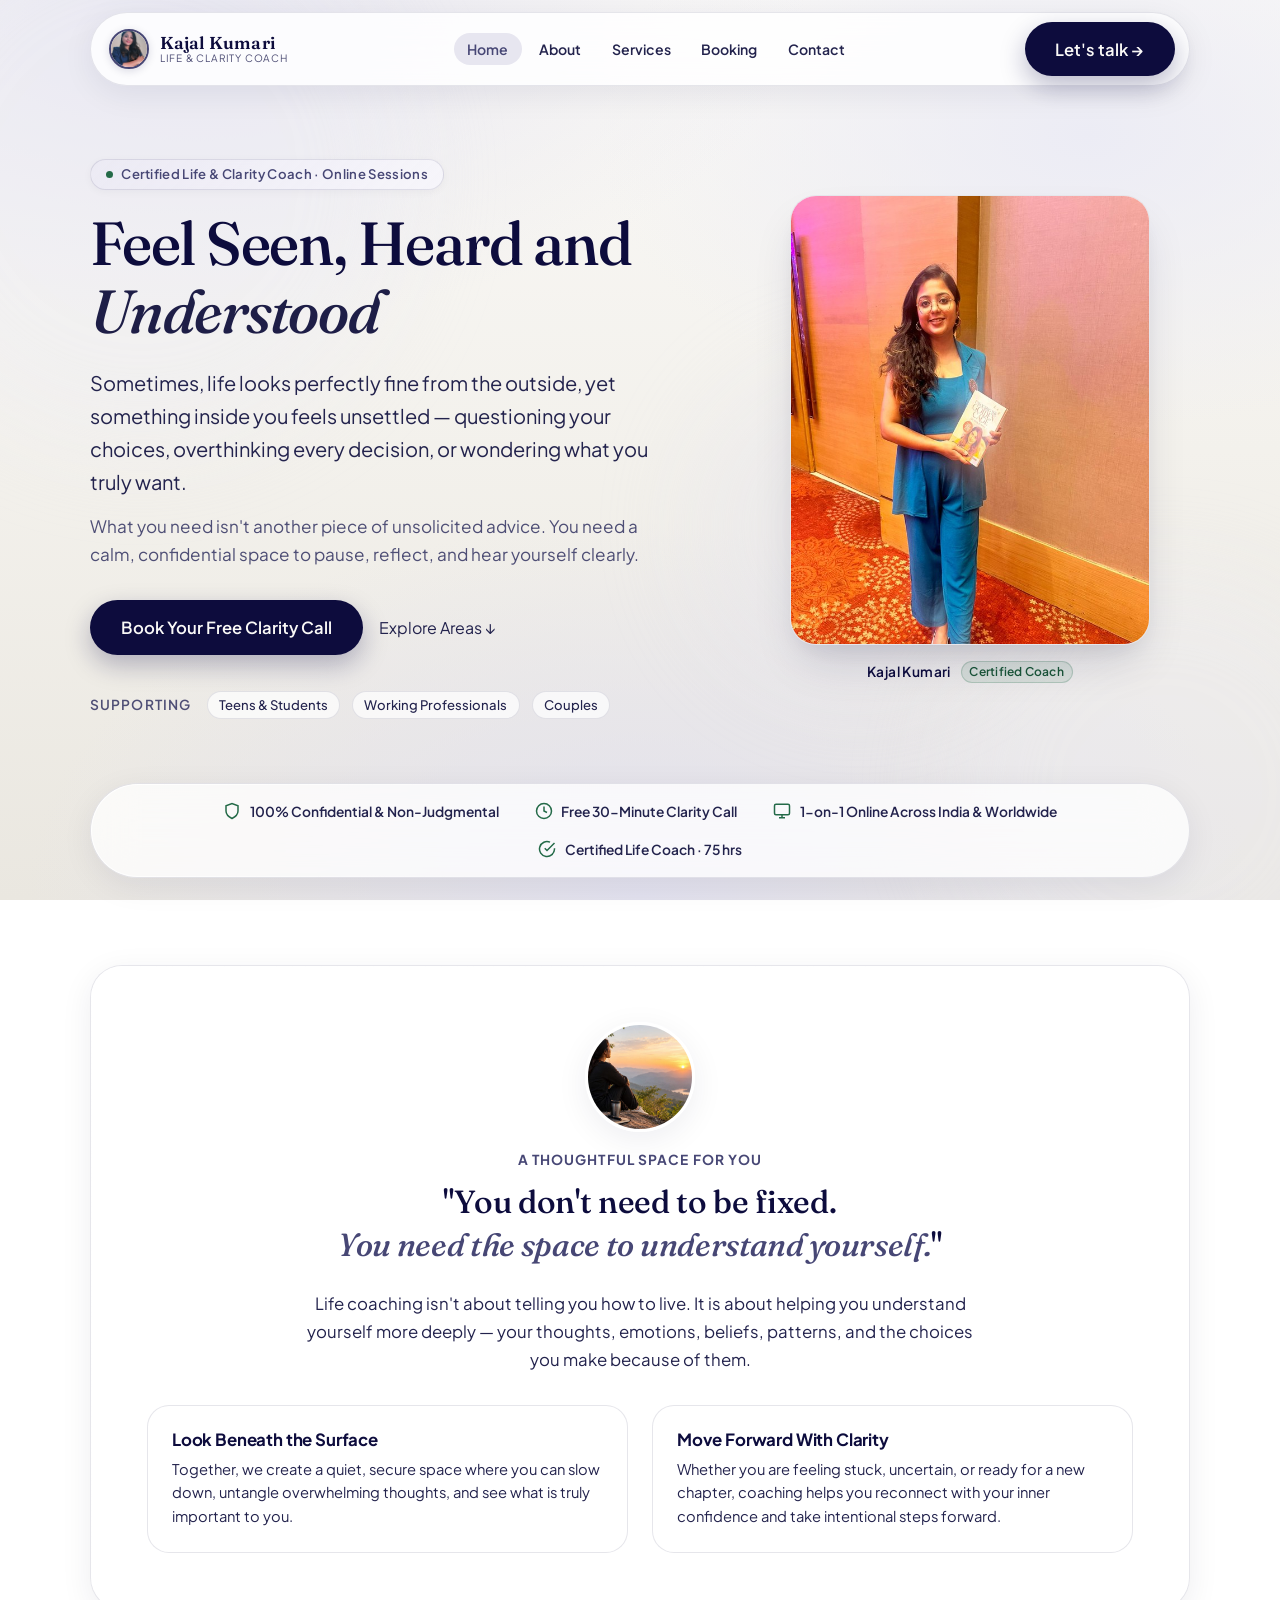
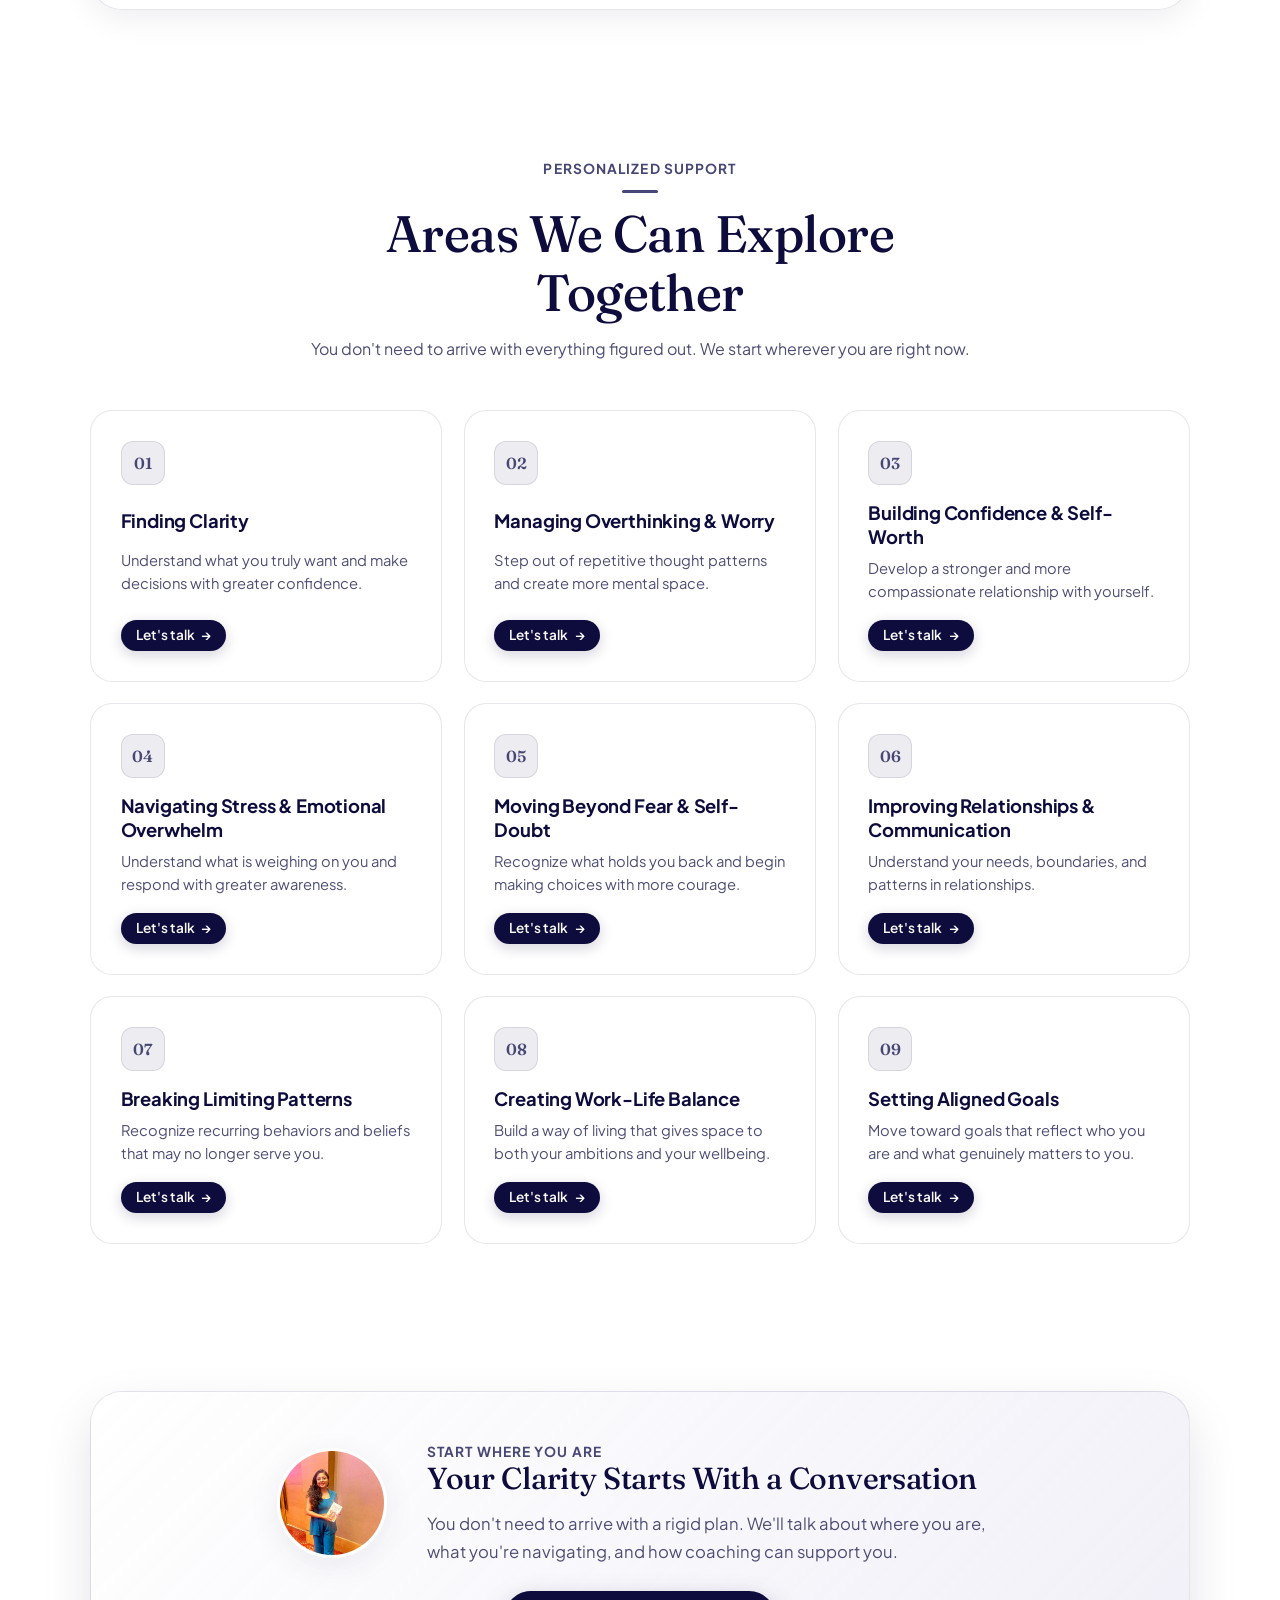
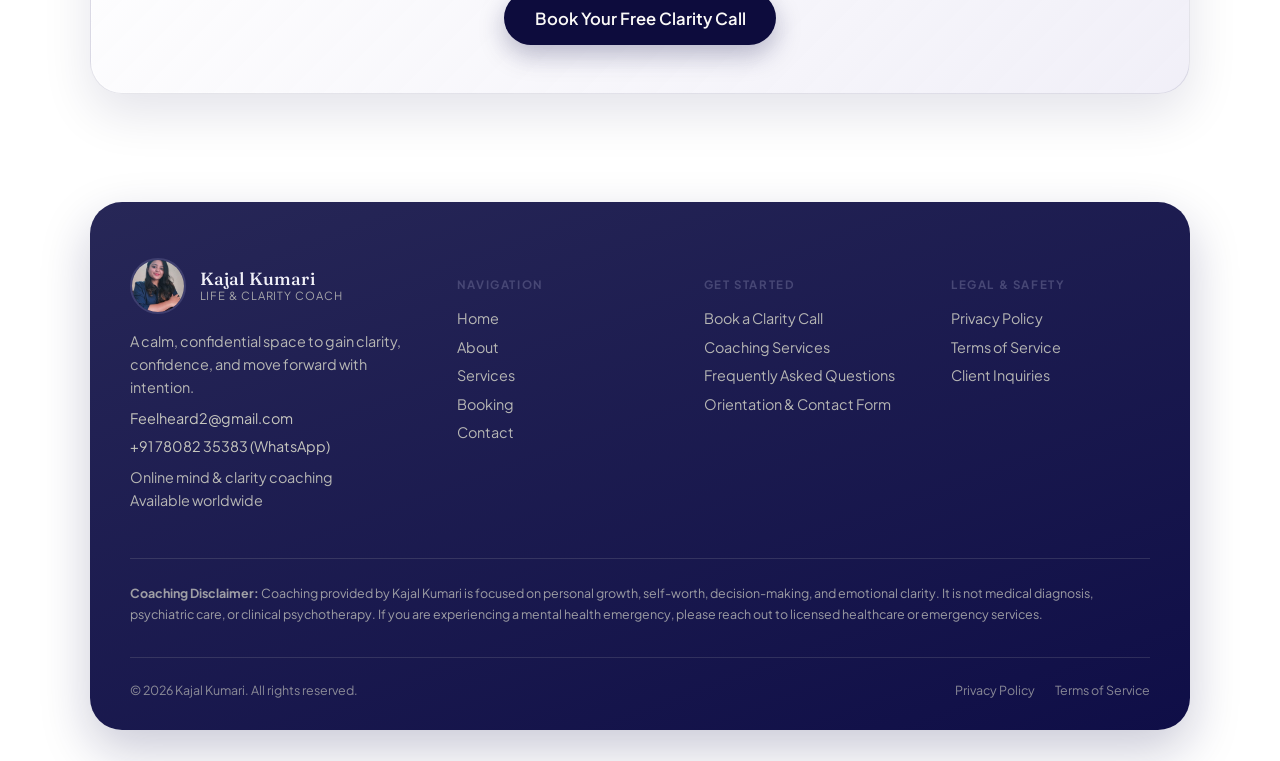
==== commit 4ea69708: "Optimize site performance and smooth responsive interactions" ====
--- a/index.html
+++ b/index.html
@@ -6,6 +6,8 @@
 <title>Kajal Kumari — Life &amp; Clarity Coach</title>
 <meta name="description" content="Life coaching for teens, working professionals and couples who feel stuck and want more clarity and confidence. Book a free 30-minute Clarity Call with Kajal Kumari." />
 <link rel="icon" href="data:image/svg+xml,<svg xmlns=%22http://www.w3.org/2000/svg%22 viewBox=%220 0 100 100%22><rect width=%22100%22 height=%22100%22 rx=%2222%22 fill=%22%230f0e47%22/><text x=%2250%22 y=%2266%22 font-family=%22Georgia,serif%22 font-size=%2252%22 fill=%22%23f8f8fb%22 text-anchor=%22middle%22>K</text></svg>" />
+<link rel="preconnect" href="https://fonts.googleapis.com" />
+<link rel="preconnect" href="https://fonts.gstatic.com" crossorigin />
 <link rel="stylesheet" href="css/style.css" />
 <link rel="stylesheet" href="css/pages.css" />
 </head>
@@ -42,7 +44,7 @@
 
     <div class="hero-portrait">
       <div class="hero-portrait-frame">
-        <img src="assets/kajal/about-portrait.jpg" alt="Kajal Kumari, Life &amp; Clarity Coach" />
+        <img src="assets/kajal/about-portrait.jpg" alt="Kajal Kumari, Life &amp; Clarity Coach" fetchpriority="high" decoding="async" width="640" height="800" />
       </div>
       <div class="hero-portrait-caption">
         <strong>Kajal Kumari</strong>
@@ -77,7 +79,7 @@
   <section class="wrap section--tight" id="about">
     <div class="glass reflective-panel" data-reveal>
       <div class="philosophy-quote-card">
-        <img src="assets/kajal/reflective-sunset.jpg" alt="Reflective sunset over water" class="panel-photo" />
+        <img src="assets/kajal/reflective-sunset.jpg" alt="Reflective sunset over water" class="panel-photo" loading="lazy" decoding="async" width="1120" height="420" />
         <span class="eyebrow reveal-eyebrow" style="margin-bottom:0.75rem;">A Thoughtful Space for You</span>
         <div class="reveal-mask">
           <h2 class="philosophy-quote reveal-heading">"You don't need to be fixed. <br/><em>You need the space to understand yourself.</em>"</h2>
@@ -115,7 +117,7 @@
   <section class="wrap section--tight" id="booking">
     <div class="glass cta-banner" data-reveal>
       <div class="cta-banner-top">
-        <img src="assets/kajal/cta-photo.jpg" alt="Kajal Kumari" class="cta-photo" />
+        <img src="assets/kajal/cta-photo.jpg" alt="Kajal Kumari" class="cta-photo" loading="lazy" decoding="async" width="80" height="80" />
         <div>
           <span class="eyebrow reveal-eyebrow">Start Where You Are</span>
           <div class="reveal-mask">
--- a/css/style.css
+++ b/css/style.css
@@ -112,17 +112,18 @@
 .orb {
   position: absolute;
   border-radius: 50%;
-  filter: blur(80px);
+  filter: blur(48px);
   opacity: 0.35;
+  transform: translate3d(0, 0, 0);
   will-change: transform;
 }
 .orb--1 { width: 42vw; height: 42vw; background: var(--lavender-soft); top: -10%; left: -10%; animation: drift1 30s ease-in-out infinite; }
 .orb--2 { width: 34vw; height: 34vw; background: var(--sky-soft); bottom: -12%; right: -8%; animation: drift2 36s ease-in-out infinite; }
 .orb--3 { width: 26vw; height: 26vw; background: var(--mint-soft); top: 40%; right: 20%; opacity: 0.3; animation: drift3 26s ease-in-out infinite; }
 
-@keyframes drift1 { 0%,100% { transform: translate(0,0) scale(1); } 50% { transform: translate(4%, 6%) scale(1.08); } }
-@keyframes drift2 { 0%,100% { transform: translate(0,0) scale(1); } 50% { transform: translate(-5%, -4%) scale(1.05); } }
-@keyframes drift3 { 0%,100% { transform: translate(0,0) scale(1); } 50% { transform: translate(-6%, 5%) scale(0.94); } }
+@keyframes drift1 { 0%,100% { transform: translate3d(0,0,0) scale(1); } 50% { transform: translate3d(4%, 6%, 0) scale(1.08); } }
+@keyframes drift2 { 0%,100% { transform: translate3d(0,0,0) scale(1); } 50% { transform: translate3d(-5%, -4%, 0) scale(1.05); } }
+@keyframes drift3 { 0%,100% { transform: translate3d(0,0,0) scale(1); } 50% { transform: translate3d(-6%, 5%, 0) scale(0.94); } }
 
 main, header, footer { position: relative; z-index: 1; }
 
@@ -461,26 +462,136 @@
   .cta-banner .btn { width: 100%; }
 }
 
+/* ---- Mobile Header Refinement (<= 767px) ----
+   Provides comfortable breathing room (~94–98px total header height),
+   vertically centered avatar/text/buttons, balanced internal padding,
+   and prevents any cramped or compressed feel while keeping desktop/tablet intact. */
+@media (max-width: 767px) {
+  .site-header {
+    padding-block: 1rem;
+  }
+  .nav-shell {
+    min-height: 74px;
+    padding: 0.85rem 0.9rem 0.85rem 1rem;
+    gap: 0.75rem;
+    border-radius: var(--radius-pill);
+    box-sizing: border-box;
+  }
+  .brand {
+    gap: 0.75rem;
+  }
+  .brand-mark {
+    width: 42px;
+    height: 42px;
+    min-width: 42px;
+    min-height: 42px;
+    border-radius: 50%;
+    object-fit: cover;
+    flex-shrink: 0;
+  }
+  .brand-text strong {
+    font-size: 0.98rem;
+    line-height: 1.2;
+  }
+  .brand-text span {
+    font-size: 0.62rem;
+    letter-spacing: 0.08em;
+    margin-top: 2px;
+  }
+  .nav-cta {
+    gap: 0.55rem;
+  }
+  .nav-cta .btn-primary {
+    padding: 0.52rem 0.95rem;
+    font-size: 0.84rem;
+    font-weight: 600;
+    min-height: 38px;
+    display: inline-flex;
+    align-items: center;
+    justify-content: center;
+    border-radius: var(--radius-pill);
+  }
+  .nav-toggle {
+    width: 40px;
+    height: 40px;
+    min-width: 40px;
+    min-height: 40px;
+    border-radius: 50%;
+    display: inline-flex;
+    align-items: center;
+    justify-content: center;
+  }
+}
+
 @media (max-width: 520px) {
   .wrap { padding-inline: 1rem; }
   .nav-shell {
-    padding: 0.45rem 0.6rem 0.45rem 0.75rem;
+    min-height: 74px;
+    padding: 0.82rem 0.8rem 0.82rem 0.85rem;
+    gap: 0.65rem;
+  }
+  .brand {
+    gap: 0.7rem;
+  }
+  .brand-mark {
+    width: 42px;
+    height: 42px;
+    min-width: 42px;
+    min-height: 42px;
+  }
+  .brand-text strong {
+    font-size: 0.96rem;
+  }
+  .brand-text span {
+    font-size: 0.60rem;
+  }
+  .nav-cta {
     gap: 0.5rem;
   }
-  .brand-mark { width: 36px; height: 36px; }
-  .brand-text strong { font-size: 0.94rem; }
-  .brand-text span { font-size: 0.58rem; }
   .nav-cta .btn-primary {
-    padding: 0.55em 0.8em;
+    padding: 0.5rem 0.85rem;
     font-size: 0.82rem;
   }
-  .nav-toggle { width: 38px; height: 38px; font-size: 1rem; }
 }
 
 @media (max-width: 380px) {
   .wrap { padding-inline: 0.75rem; }
-  .brand-text span { display: none; }
-  .nav-cta .btn-primary { padding: 0.5em 0.7em; font-size: 0.78rem; }
+  .nav-shell {
+    min-height: 72px;
+    padding: 0.78rem 0.65rem 0.78rem 0.75rem;
+    gap: 0.45rem;
+  }
+  .brand {
+    gap: 0.55rem;
+  }
+  .brand-mark {
+    width: 40px;
+    height: 40px;
+    min-width: 40px;
+    min-height: 40px;
+  }
+  .brand-text strong {
+    font-size: 0.92rem;
+  }
+  .brand-text span {
+    font-size: 0.58rem;
+    letter-spacing: 0.06em;
+    white-space: nowrap;
+  }
+  .nav-cta {
+    gap: 0.45rem;
+  }
+  .nav-cta .btn-primary {
+    padding: 0.48rem 0.75rem;
+    font-size: 0.80rem;
+    min-height: 36px;
+  }
+  .nav-toggle {
+    width: 38px;
+    height: 38px;
+    min-width: 38px;
+    min-height: 38px;
+  }
 }
 
 /* ---- Footer ---- */
@@ -774,6 +885,37 @@
   opacity: 1 !important;
 }
 
+/* Release will-change layer memory as soon as elements settle */
+.is-revealed,
+.is-visible,
+.is-revealed .reveal-heading,
+.is-revealed .reveal-eyebrow,
+.is-revealed .reveal-text,
+.is-revealed .reveal-card,
+.is-revealed .reveal-cta,
+.is-revealed .specialty-card,
+.is-revealed .service-detail,
+.is-revealed .booking-path-card,
+.is-revealed .booking-single-card,
+.is-revealed .roadmap-step,
+.is-revealed .faq-item,
+.is-revealed .contact-form-card,
+.is-revealed .contact-info-card,
+.is-revealed .trust-strip,
+.is-revealed .reflective-panel,
+.is-revealed .cta-banner,
+.is-revealed .hero-portrait,
+.is-revealed .about-portrait,
+.reveal-heading.is-revealed,
+.reveal-eyebrow.is-revealed,
+.reveal-text.is-revealed,
+.reveal-card.is-revealed,
+.reveal-cta.is-revealed,
+[data-reveal].is-revealed,
+[data-reveal].is-visible {
+  will-change: auto;
+}
+
 /* Backward compatibility fallback */
 [data-reveal] {
   opacity: 0;
--- a/css/pages.css
+++ b/css/pages.css
@@ -487,11 +487,11 @@
     background 0.22s ease,
     border-color 0.22s ease,
     color 0.22s ease;
-  will-change: transform, box-shadow;
   min-height: 52px;
 }
 
 .btn-connect:hover {
+  will-change: transform;
   transform: translateY(-2px);
   background: linear-gradient(150deg, rgba(226, 243, 233, 0.96) 0%, rgba(252, 254, 253, 0.98) 100%);
   border-color: rgba(36, 106, 72, 0.50);
@@ -799,6 +799,253 @@
   }
 }
 .about-body p { margin-bottom: 1.2rem; line-height: 1.7; font-size: 1.02rem; }
+/* ---- Verified Credentials Expandable Section ---- */
+.credentials-section-wrap {
+  margin-top: 2.25rem;
+  margin-bottom: 2rem;
+}
+
+.verify-credentials-card {
+  display: flex;
+  align-items: center;
+  justify-content: space-between;
+  gap: 1rem;
+  width: 100%;
+  max-width: 560px;
+  padding: 1.05rem 1.35rem;
+  background: linear-gradient(135deg, rgba(255, 255, 255, 0.94) 0%, rgba(247, 246, 252, 0.90) 100%);
+  border: 1px solid rgba(71, 71, 117, 0.16);
+  border-radius: var(--radius-md);
+  box-shadow: 0 4px 18px rgba(13, 12, 61, 0.05), 0 1px 3px rgba(13, 12, 61, 0.03);
+  backdrop-filter: blur(14px);
+  -webkit-backdrop-filter: blur(14px);
+  cursor: pointer;
+  text-align: left;
+  font-family: inherit;
+  transition: all 0.28s var(--ease-soft);
+  position: relative;
+  overflow: hidden;
+}
+
+.verify-credentials-card:hover {
+  border-color: rgba(71, 71, 117, 0.32);
+  box-shadow: 0 8px 26px rgba(13, 12, 61, 0.08), 0 2px 6px rgba(13, 12, 61, 0.04);
+  transform: translateY(-2px);
+  background: linear-gradient(135deg, #ffffff 0%, rgba(245, 244, 252, 0.95) 100%);
+}
+
+.verify-credentials-card:focus-visible {
+  outline: none;
+  border-color: var(--accent);
+  box-shadow: 0 0 0 3px rgba(71, 71, 117, 0.22), 0 8px 24px rgba(13, 12, 61, 0.08);
+}
+
+.verify-credentials-card.is-active {
+  border-color: rgba(36, 106, 72, 0.32);
+  background: linear-gradient(135deg, #ffffff 0%, rgba(242, 248, 244, 0.75) 100%);
+}
+
+.verify-card-lead {
+  display: flex;
+  align-items: center;
+  gap: 0.95rem;
+  min-width: 0;
+}
+
+.verify-badge-emerald {
+  display: inline-flex;
+  align-items: center;
+  justify-content: center;
+  width: 36px;
+  height: 36px;
+  border-radius: 50%;
+  background: var(--emerald-soft, #eaf4ee);
+  border: 1px solid var(--emerald-border, rgba(36, 106, 72, 0.24));
+  color: var(--emerald, #246a48);
+  flex-shrink: 0;
+  transition: transform 0.25s var(--ease-soft);
+}
+
+.verify-credentials-card:hover .verify-badge-emerald {
+  transform: scale(1.06);
+}
+
+.verify-card-text {
+  display: flex;
+  flex-direction: column;
+  min-width: 0;
+}
+
+.verify-card-title-row {
+  display: flex;
+  align-items: center;
+  gap: 0.55rem;
+  flex-wrap: wrap;
+}
+
+.verify-card-title {
+  font-family: var(--font-body);
+  font-size: 1.02rem;
+  font-weight: 700;
+  color: var(--ink);
+  letter-spacing: -0.01em;
+  line-height: 1.3;
+}
+
+.verify-card-pill {
+  display: inline-flex;
+  align-items: center;
+  font-size: 0.72rem;
+  font-weight: 600;
+  color: var(--emerald, #246a48);
+  background: rgba(36, 106, 72, 0.09);
+  padding: 0.15rem 0.5rem;
+  border-radius: 999px;
+  border: 1px solid rgba(36, 106, 72, 0.16);
+  letter-spacing: 0.02em;
+}
+
+.verify-card-subtitle {
+  font-size: 0.84rem;
+  color: var(--text-muted);
+  margin-top: 0.2rem;
+  line-height: 1.4;
+  white-space: nowrap;
+  overflow: hidden;
+  text-overflow: ellipsis;
+}
+
+.verify-card-action {
+  display: flex;
+  align-items: center;
+  gap: 0.45rem;
+  color: var(--accent);
+  font-size: 0.88rem;
+  font-weight: 600;
+  flex-shrink: 0;
+  padding-left: 0.5rem;
+}
+
+.verify-action-status {
+  white-space: nowrap;
+}
+
+.verify-chevron {
+  display: inline-flex;
+  align-items: center;
+  justify-content: center;
+  transition: transform 0.35s cubic-bezier(0.16, 1, 0.3, 1);
+}
+
+.verify-credentials-card[aria-expanded="true"] .verify-chevron {
+  transform: rotate(180deg);
+}
+
+/* Collapsible Panel with smooth CSS Grid height transition */
+.credentials-expandable-panel {
+  display: grid;
+  grid-template-rows: 0fr;
+  opacity: 0;
+  visibility: hidden;
+  transition: grid-template-rows 0.42s cubic-bezier(0.16, 1, 0.3, 1),
+              opacity 0.35s ease,
+              visibility 0.42s ease,
+              margin 0.3s ease;
+  margin-top: 0;
+}
+
+.credentials-expandable-panel.is-expanded {
+  grid-template-rows: 1fr;
+  opacity: 1;
+  visibility: visible;
+  margin-top: 1.25rem;
+}
+
+.credentials-panel-content {
+  min-height: 0;
+  overflow: hidden;
+}
+
+.credentials-panel-toolbar {
+  display: flex;
+  align-items: center;
+  justify-content: space-between;
+  gap: 0.75rem;
+  flex-wrap: wrap;
+  padding: 0.65rem 0.95rem;
+  background: rgba(255, 255, 255, 0.7);
+  border: 1px solid var(--glass-border);
+  border-radius: var(--radius-sm);
+  margin-bottom: 1rem;
+}
+
+.credentials-panel-indicator {
+  display: inline-flex;
+  align-items: center;
+  gap: 0.45rem;
+  font-size: 0.82rem;
+  color: var(--text-muted);
+}
+
+.btn-hide-credentials {
+  display: inline-flex;
+  align-items: center;
+  gap: 0.35rem;
+  padding: 0.3rem 0.75rem;
+  font-size: 0.8rem;
+  font-weight: 600;
+  color: var(--accent);
+  background: rgba(71, 71, 117, 0.08);
+  border: 1px solid rgba(71, 71, 117, 0.15);
+  border-radius: 999px;
+  cursor: pointer;
+  transition: all 0.2s var(--ease-soft);
+  font-family: inherit;
+}
+
+.btn-hide-credentials:hover {
+  background: rgba(71, 71, 117, 0.15);
+  color: var(--ink);
+  transform: translateY(-1px);
+}
+
+.btn-hide-credentials:focus-visible {
+  outline: none;
+  border-color: var(--accent);
+  box-shadow: 0 0 0 3px rgba(71, 71, 117, 0.2);
+}
+
+@media (max-width: 560px) {
+  .verify-credentials-card {
+    padding: 0.9rem 1rem;
+    gap: 0.75rem;
+  }
+  .verify-card-lead {
+    gap: 0.75rem;
+  }
+  .verify-card-title {
+    font-size: 0.96rem;
+  }
+  .verify-card-pill {
+    display: none;
+  }
+  .verify-card-subtitle {
+    font-size: 0.79rem;
+    white-space: normal;
+  }
+  .verify-action-status {
+    display: none;
+  }
+  .credentials-panel-toolbar {
+    flex-direction: column;
+    align-items: flex-start;
+    gap: 0.5rem;
+  }
+  .btn-hide-credentials {
+    align-self: flex-end;
+  }
+}
+
 .certificate-gallery {
   display: flex;
   gap: 1.25rem;
@@ -1284,3 +1531,229 @@
   font-weight: 500;
 }
 
+/* ---- Visually Hidden Utility for A11y ---- */
+.visually-hidden {
+  position: absolute !important;
+  width: 1px !important;
+  height: 1px !important;
+  padding: 0 !important;
+  margin: -1px !important;
+  overflow: hidden !important;
+  clip: rect(0, 0, 0, 0) !important;
+  white-space: nowrap !important;
+  border: 0 !important;
+}
+
+/* ---- Required Field Indicator ---- */
+.required-star {
+  color: #d32f2f;
+  margin-left: 0.22rem;
+  font-weight: 600;
+  font-size: 0.95em;
+  display: inline-block;
+  line-height: 1;
+}
+
+/* ---- Field Header & Availability Badge ---- */
+.field-header {
+  display: flex;
+  justify-content: space-between;
+  align-items: center;
+  flex-wrap: wrap;
+  gap: 0.5rem;
+  margin-bottom: 0.15rem;
+}
+.field-header label {
+  margin-bottom: 0;
+}
+.slot-availability-note {
+  display: inline-flex;
+  align-items: center;
+  gap: 0.35rem;
+  font-size: 0.76rem;
+  font-weight: 500;
+  color: var(--accent);
+  background: rgba(42, 39, 122, 0.05);
+  padding: 0.22rem 0.65rem;
+  border-radius: var(--radius-pill);
+  border: 1px solid rgba(42, 39, 122, 0.12);
+  line-height: 1.3;
+}
+.slot-availability-note svg {
+  stroke: var(--accent);
+  flex-shrink: 0;
+}
+
+/* ---- Premium Time Slot Selector ---- */
+.custom-select-wrapper {
+  position: relative;
+  width: 100%;
+}
+.custom-select-trigger {
+  width: 100%;
+  display: flex;
+  align-items: center;
+  justify-content: space-between;
+  gap: 0.75rem;
+  background: rgba(255, 255, 255, 0.72);
+  border: 1px solid var(--glass-border);
+  border-radius: var(--radius-sm);
+  padding: 0.85em 1em;
+  color: var(--text-muted);
+  font-family: inherit;
+  font-size: 0.95rem;
+  text-align: left;
+  cursor: pointer;
+  transition: border-color 0.25s, background 0.25s, box-shadow 0.25s;
+  box-shadow: 0 1px 3px rgba(13, 12, 61, 0.03);
+  min-height: 46px;
+}
+.custom-select-trigger:hover {
+  background: rgba(255, 255, 255, 0.92);
+  border-color: rgba(42, 39, 122, 0.22);
+}
+.custom-select-trigger:focus-visible,
+.custom-select-trigger.is-open {
+  outline: none;
+  border-color: var(--accent-hover);
+  background: #ffffff;
+  box-shadow: 0 0 0 3px rgba(42, 39, 122, 0.12);
+}
+.custom-select-trigger.has-value {
+  color: var(--ink);
+  font-weight: 500;
+}
+.custom-select-icon {
+  display: inline-flex;
+  align-items: center;
+  color: var(--accent);
+  opacity: 0.8;
+  flex-shrink: 0;
+}
+.custom-select-value {
+  flex: 1;
+  overflow: hidden;
+  text-overflow: ellipsis;
+  white-space: nowrap;
+}
+.custom-select-arrow {
+  display: inline-flex;
+  align-items: center;
+  color: var(--text-muted);
+  transition: transform 0.25s var(--ease-soft);
+  flex-shrink: 0;
+}
+.custom-select-trigger.is-open .custom-select-arrow {
+  transform: rotate(180deg);
+  color: var(--accent);
+}
+
+.custom-select-dropdown {
+  position: absolute;
+  top: calc(100% + 6px);
+  left: 0;
+  right: 0;
+  background: rgba(255, 255, 255, 0.97);
+  backdrop-filter: blur(16px);
+  -webkit-backdrop-filter: blur(16px);
+  border: 1px solid var(--glass-border);
+  border-radius: var(--radius-sm);
+  box-shadow: 0 12px 30px rgba(13, 12, 61, 0.12), 0 2px 6px rgba(13, 12, 61, 0.04);
+  list-style: none;
+  padding: 0.35rem;
+  margin: 0;
+  z-index: 60;
+  opacity: 0;
+  visibility: hidden;
+  transform: translateY(-6px) scale(0.98);
+  transition: opacity 0.2s ease, transform 0.2s ease, visibility 0.2s;
+  max-height: 260px;
+  overflow-y: auto;
+}
+.custom-select-dropdown.is-open {
+  opacity: 1;
+  visibility: visible;
+  transform: translateY(0) scale(1);
+}
+.custom-select-option {
+  display: flex;
+  align-items: center;
+  justify-content: space-between;
+  padding: 0.75rem 0.9rem;
+  font-size: 0.92rem;
+  color: var(--ink);
+  border-radius: 6px;
+  cursor: pointer;
+  transition: background 0.15s, color 0.15s;
+  user-select: none;
+}
+.custom-select-option:hover,
+.custom-select-option:focus-visible {
+  background: rgba(42, 39, 122, 0.06);
+  color: var(--accent);
+  outline: none;
+}
+.custom-select-option.is-selected {
+  background: rgba(42, 39, 122, 0.09);
+  color: var(--accent);
+  font-weight: 600;
+}
+.custom-select-option .opt-check {
+  display: none;
+  color: var(--accent);
+  flex-shrink: 0;
+}
+.custom-select-option.is-selected .opt-check {
+  display: inline-block;
+}
+
+/* ---- Subtle Inline Field Validation ---- */
+.field.has-error input,
+.field.has-error textarea,
+.field.has-error select,
+.field.has-error .custom-select-trigger {
+  border-color: #d32f2f !important;
+  background-color: rgba(255, 245, 245, 0.9) !important;
+  box-shadow: 0 0 0 3px rgba(211, 47, 47, 0.12) !important;
+}
+.field-error {
+  display: none;
+  font-size: 0.82rem;
+  color: #b71c1c;
+  margin-top: 0.35rem;
+  line-height: 1.4;
+  font-weight: 500;
+}
+.field.has-error .field-error {
+  display: flex;
+  align-items: center;
+  gap: 0.35rem;
+  animation: fieldErrFadeIn 0.2s ease-out;
+}
+.field-error-icon {
+  display: inline-block;
+  flex-shrink: 0;
+  width: 14px;
+  height: 14px;
+}
+@keyframes fieldErrFadeIn {
+  from { opacity: 0; transform: translateY(-2px); }
+  to { opacity: 1; transform: translateY(0); }
+}
+
+@media (max-width: 560px) {
+  .field-header {
+    flex-direction: column;
+    align-items: flex-start;
+    gap: 0.25rem;
+  }
+  .slot-availability-note {
+    font-size: 0.74rem;
+    padding: 0.18rem 0.55rem;
+  }
+  .custom-select-dropdown {
+    max-height: 230px;
+  }
+}
+
+
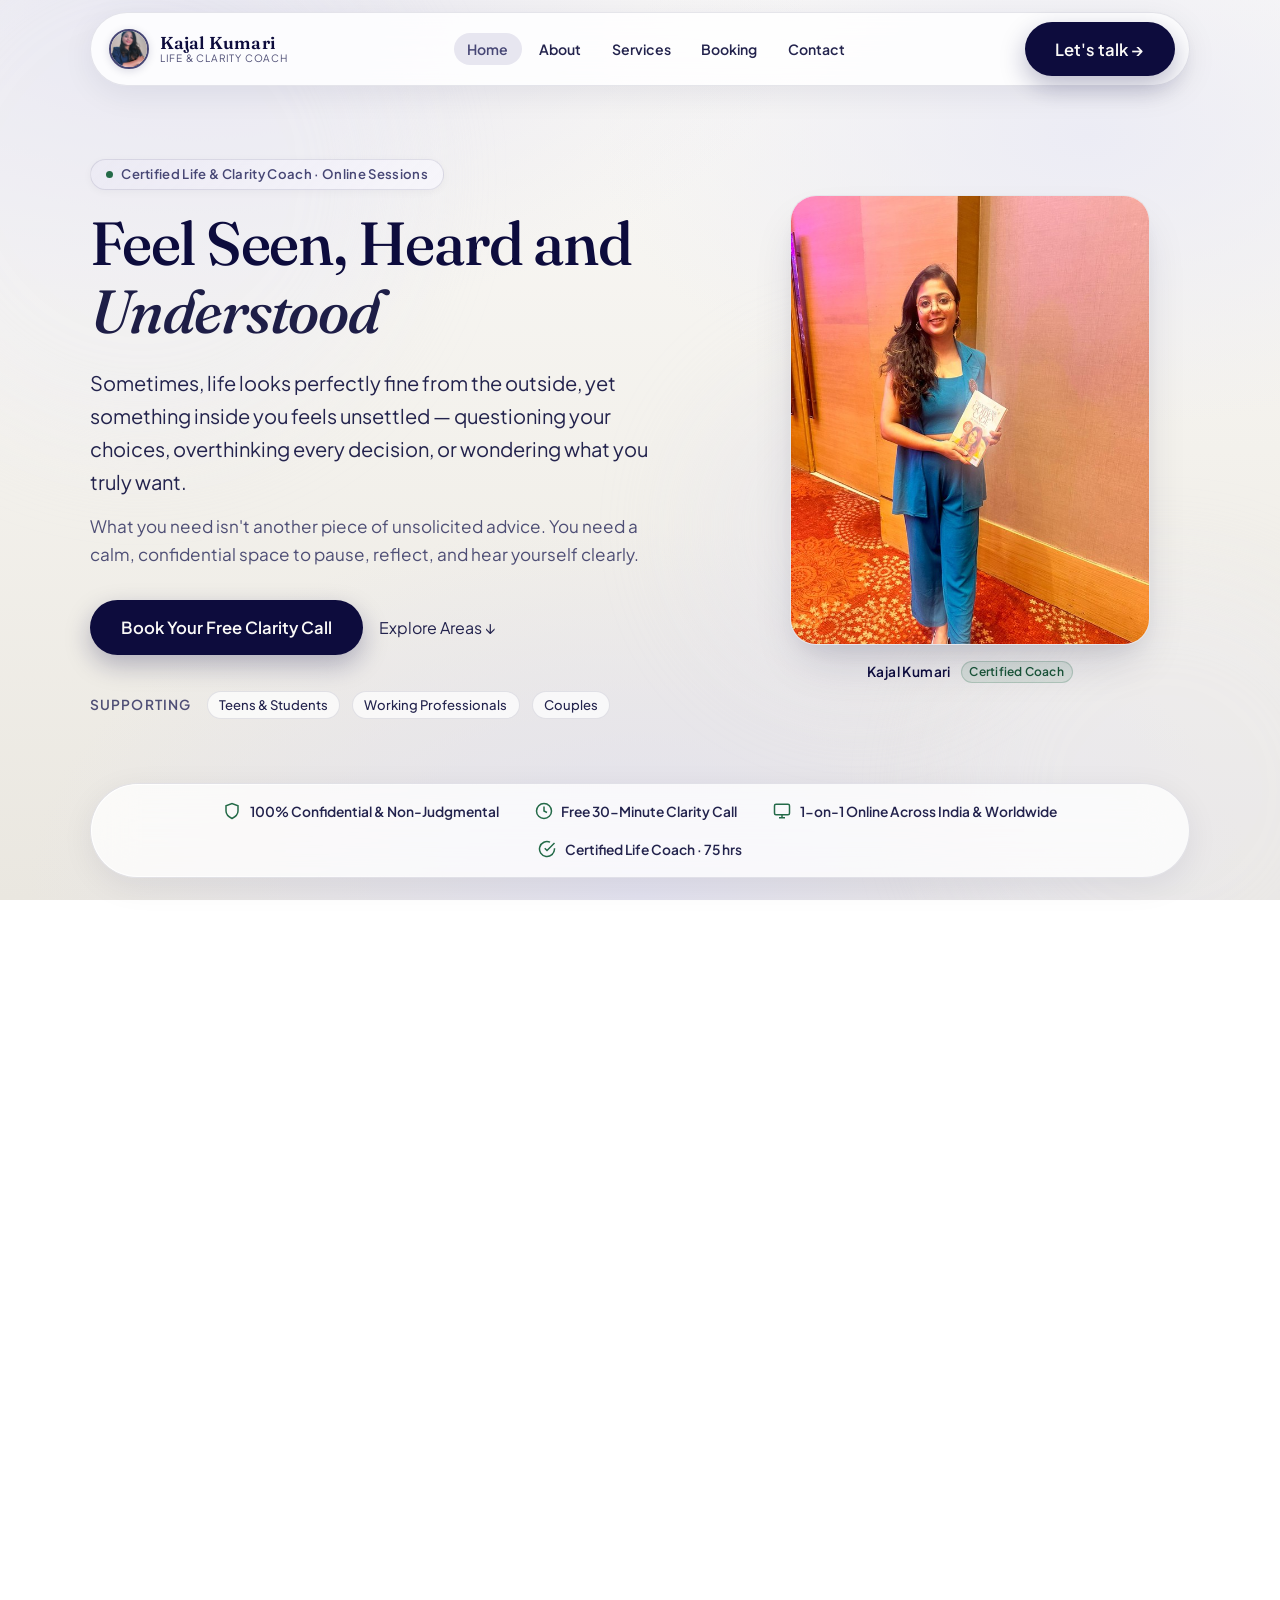
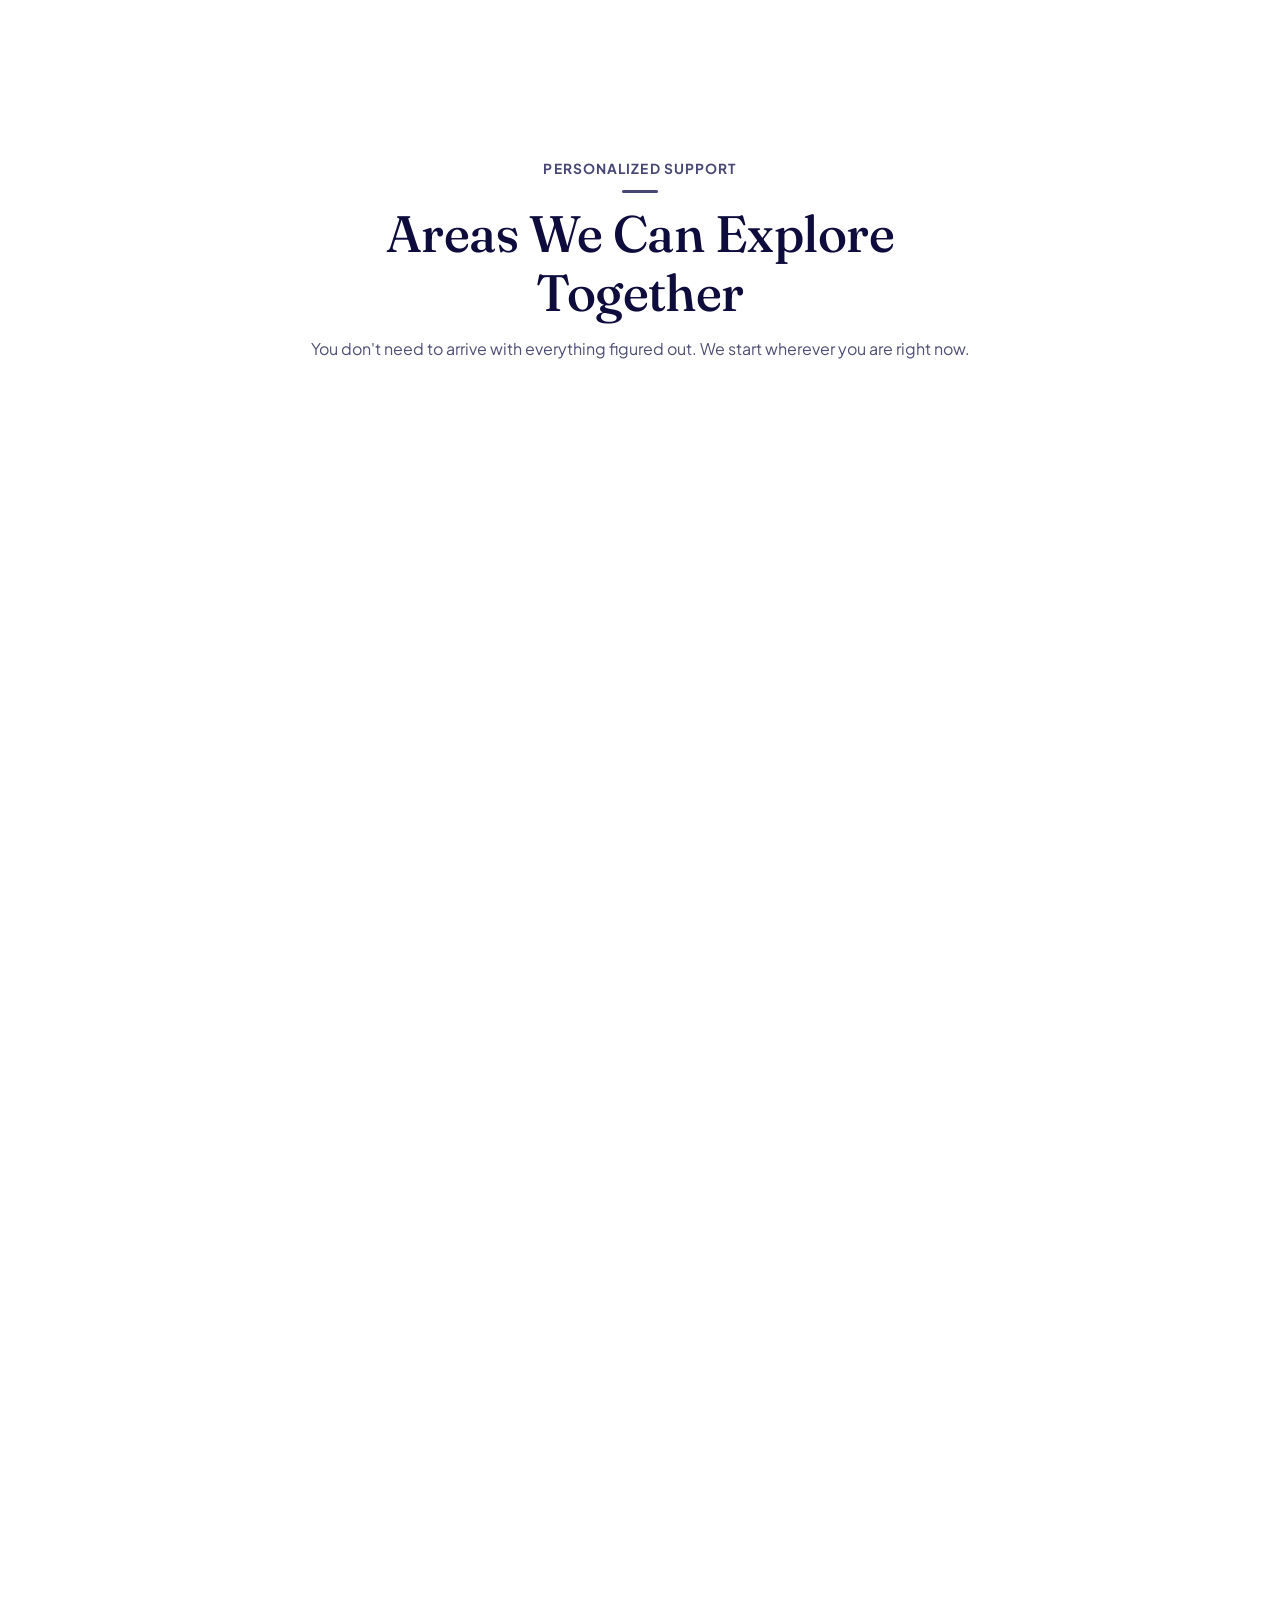
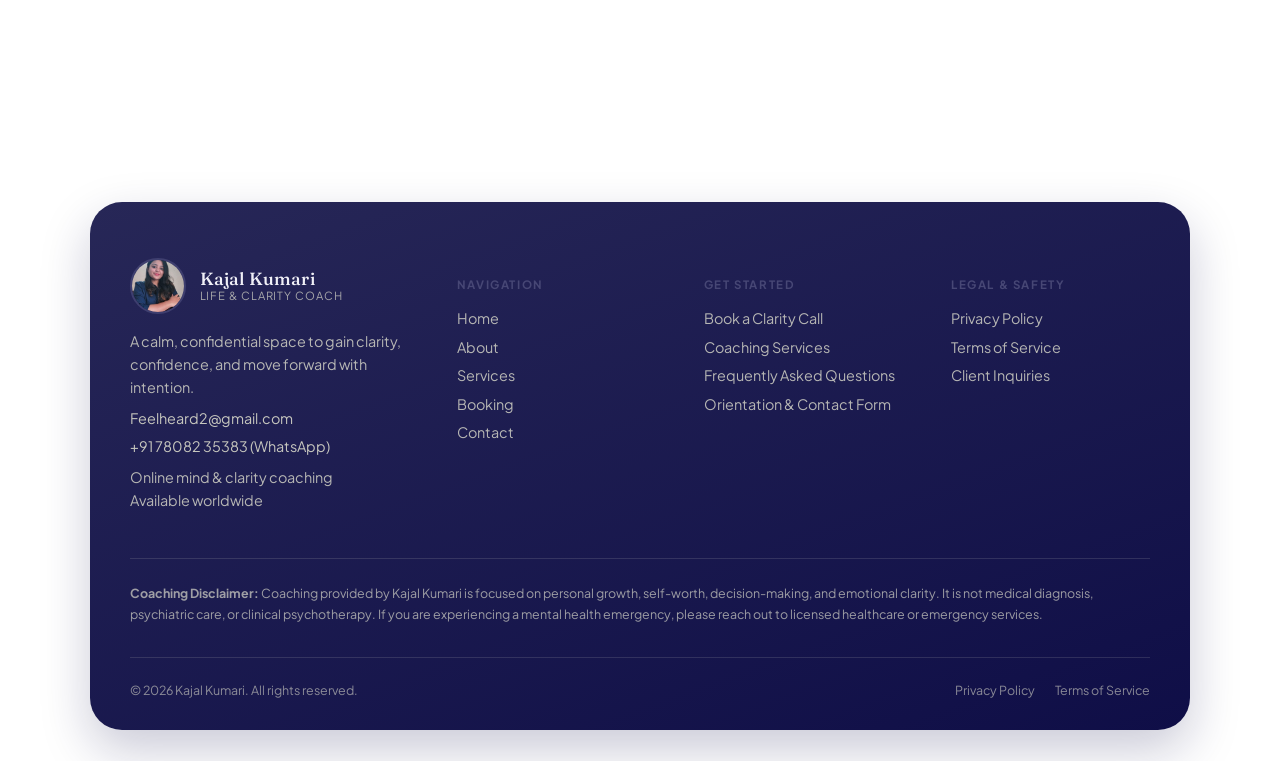
==== commit 8ec8c710: "Refine clean URLs and page title metadata" ====
--- a/index.html
+++ b/index.html
@@ -3,8 +3,20 @@
 <head>
 <meta charset="UTF-8" />
 <meta name="viewport" content="width=device-width, initial-scale=1.0" />
-<title>Kajal Kumari — Life &amp; Clarity Coach</title>
+<title>Kajal Kumari: Life &amp; Clarity Coach</title>
 <meta name="description" content="Life coaching for teens, working professionals and couples who feel stuck and want more clarity and confidence. Book a free 30-minute Clarity Call with Kajal Kumari." />
+<link rel="canonical" href="https://feelheard.space" />
+<meta property="og:site_name" content="Kajal Kumari: Life &amp; Clarity Coach" />
+<meta property="og:title" content="Kajal Kumari: Life &amp; Clarity Coach" />
+<meta property="og:description" content="Life coaching for teens, working professionals and couples who feel stuck and want more clarity and confidence. Book a free 30-minute Clarity Call with Kajal Kumari." />
+<meta property="og:url" content="https://feelheard.space" />
+<meta property="og:type" content="website" />
+<meta property="og:image" content="https://feelheard.space/assets/kajal/portrait.jpg" />
+<meta name="twitter:card" content="summary_large_image" />
+<meta name="twitter:title" content="Kajal Kumari: Life &amp; Clarity Coach" />
+<meta name="twitter:description" content="Life coaching for teens, working professionals and couples who feel stuck and want more clarity and confidence. Book a free 30-minute Clarity Call with Kajal Kumari." />
+<meta name="twitter:image" content="https://feelheard.space/assets/kajal/portrait.jpg" />
+<script>(function(){var p=window.location.pathname;if(p.length>1&&p.endsWith('/')){window.history.replaceState(null,'',p.replace(/\/+$/,'')+window.location.search+window.location.hash);}})();</script>
 <link rel="icon" href="data:image/svg+xml,<svg xmlns=%22http://www.w3.org/2000/svg%22 viewBox=%220 0 100 100%22><rect width=%22100%22 height=%22100%22 rx=%2222%22 fill=%22%230f0e47%22/><text x=%2250%22 y=%2266%22 font-family=%22Georgia,serif%22 font-size=%2252%22 fill=%22%23f8f8fb%22 text-anchor=%22middle%22>K</text></svg>" />
 <link rel="preconnect" href="https://fonts.googleapis.com" />
 <link rel="preconnect" href="https://fonts.gstatic.com" crossorigin />
@@ -31,7 +43,7 @@
       <p class="hero-lead reveal-text">Sometimes, life looks perfectly fine from the outside, yet something inside you feels unsettled — questioning your choices, overthinking every decision, or wondering what you truly want.</p>
       <p class="hero-sub reveal-text">What you need isn't another piece of unsolicited advice. You need a calm, confidential space to pause, reflect, and hear yourself clearly.</p>
       <div class="hero-actions">
-        <a href="booking" class="btn btn-primary">Book Your Free Clarity Call</a>
+        <a href="/booking" class="btn btn-primary">Book Your Free Clarity Call</a>
         <a href="#specialties" class="btn-secondary">Explore Areas ↓</a>
       </div>
       <div class="hero-stats">
@@ -126,7 +138,7 @@
           <p class="reveal-text" style="max-width:48ch;margin-top:0.4rem;">You don't need to arrive with a rigid plan. We'll talk about where you are, what you're navigating, and how coaching can support you.</p>
         </div>
       </div>
-      <a href="booking" class="btn btn-primary reveal-cta">Book Your Free Clarity Call</a>
+      <a href="/booking" class="btn btn-primary reveal-cta">Book Your Free Clarity Call</a>
     </div>
   </section>
 
